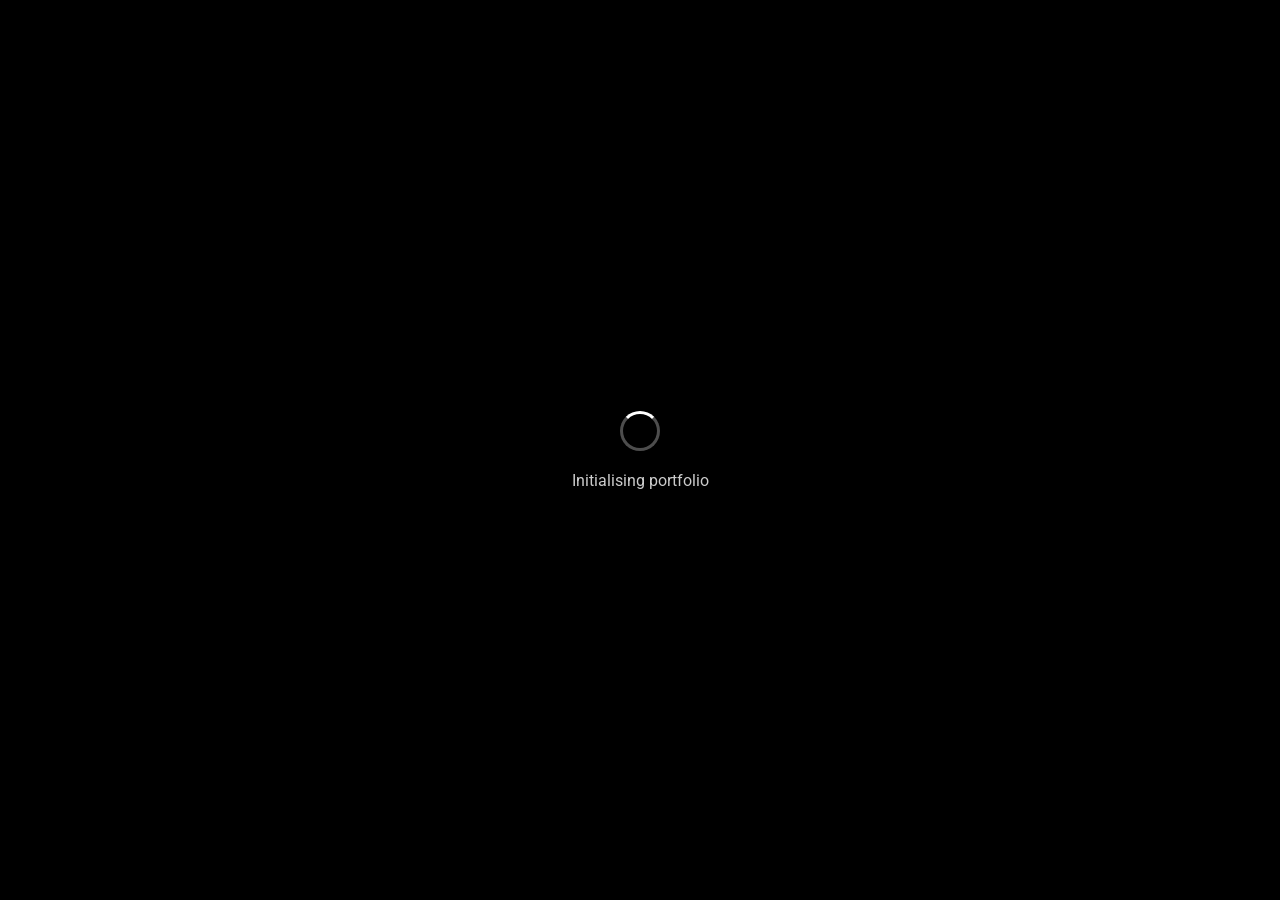
==== index.html @ cc82e2f8 "Initial commit" ====
<!DOCTYPE html>
<html lang="en">
<head>
<<<<<<< HEAD
    <meta charset="UTF-8">
    <meta name="viewport" content="width=device-width, initial-scale=1.0">
    <title>Katherine's Portfolio</title>
    <link rel="stylesheet" href="styles.css">
</head>
<body>
    <!-- Loading Screen -->
    <div id="loading-screen" class="loading-screen">
        <div class="loading-content">
            <div class="loading-spinner"></div>
            <p class="loading-text">Initialising portfolio</p>
        </div>
    </div>

    <!-- Main Desktop -->
    <div id="desktop" class="desktop hidden">
        <!-- Menu Bar -->
        <div class="menu-bar">
            <div class="menu-bar-left">
                <span class="apple-logo">Katherine's portfolio</span>
                <div class="menu-items">
                    <span class="menu-item">File</span>
                    <span class="menu-item">Edit</span>
                    <span class="menu-item">View</span>
                    <span class="menu-item">Go</span>
                    <span class="menu-item">Window</span>
                    <span class="menu-item" onclick="showHelp()">Help</span>
                </div>
            </div>
            <div class="menu-bar-right">
                <span class="theme-toggle" onclick="toggleTheme()" title="Toggle Dark/Light Mode">🌓</span>
                <span class="menu-time" id="current-time"></span>
            </div>
        </div>

        <!-- Desktop Background -->
        <div class="desktop-background"></div>

        <!-- Windows Container -->
        <div class="windows-container">
            <!-- Terminal Window (About Me) -->
            <div id="terminal-window" class="window terminal-window" style="display: block;">
                <div class="window-header">
                    <div class="window-controls">
                        <span class="control close" onclick="closeWindow('terminal-window')"></span>
                        <span class="control minimize"></span>
                        <span class="control maximize"></span>
                    </div>
                    <div class="window-title">Terminal — About Me</div>
                </div>
                <div class="window-content terminal-content">
                    <div class="terminal-text">
                        <p class="terminal-prompt">Last login: <span id="login-time"></span> on ttys000</p>
                        <p class="terminal-prompt">katherine@portfolio ~ %<span class="terminal-path"> whoami</span> </p>
                        <div class="terminal-output"><p>Katherine Deborah</p></div>
                        <p class="terminal-prompt">katherine@portfolio ~ %<span class="terminal-path"> cat about_me.txt</span> </p>
                        <div class="terminal-output">
                            <p>Hi! I'm Katherine, a Computer Science Master's student at the University of Southern California.</p>
<p>I focus on Artificial Intelligence and Software Development, with a knack for turning data into insights. I’ve interned as a Data Analyst, working with large databases, preprocessing pipelines, and visualizations.</p>
<p>My current work involves building with LLMs, deep learning, and machine learning. On the development side, I mostly code in Python, Flask, and JavaScript—infusing a bit of creative flair into everything I do.</p>
<p>Current Focus:</p>
<ul>
  <li>AI model integration in real-world applications</li>
  <li>Full-stack development</li>
  <li>Data analysis and visualization</li>
</ul>
<p>When I'm not exploring AI or coding something new, you'll likely find me sketching, experimenting with new tools, or adding original touches to my projects.</p>
<p>Feel free to browse this site like your desktop—check the <strong>~folder</strong> for projects, the <strong>gallery</strong> for art, and yes, you can play games too 😉</p>

                        </div>
                        <p class="terminal-prompt">katherine@portfolio ~ % <span class="cursor">|</span></p>
                    </div>
                </div>
            </div>

            <!-- Messages Window (Contact) -->
            <div id="messages-window" class="window messages-window">
                <div class="window-header">
                    <div class="window-controls">
                        <span class="control close" onclick="closeWindow('messages-window')"></span>
                        <span class="control minimize"></span>
                        <span class="control maximize"></span>
                    </div>
                    <div class="window-title">Messages — Contact</div>
                </div>
                <div class="window-content messages-content">
                    <div class="contact-info">
                        <h3>Get in Touch</h3>
                        <div class="contact-item">
                            <span class="contact-label">Email:</span>
                            <span class="contact-value">kath.deborah@gmail.com</span>
                        </div>
                        <div class="contact-item">
    <span class="contact-label">LinkedIn:</span>
    <span class="contact-value">
        <a href="https://www.linkedin.com/in/Katherine-Deborah" target="_blank" rel="noopener noreferrer">
            linkedin.com/in/katherine-deborah
        </a>
    </span>
</div>
<div class="contact-item">
    <span class="contact-label">GitHub:</span>
    <span class="contact-value">
        <a href="https://github.com/Katherine-Deborah" target="_blank" rel="noopener noreferrer">
            github.com/katherine-deborah
        </a>
    </span>
</div>

                        <div class="contact-item">
                            <span class="contact-label">Location:</span>
                            <span class="contact-value">Los Angeles, CA</span>
                        </div>
                        <form action="https://formsubmit.co/kath.deborah@gmail.com" method="POST" class="contact-form">
    <h4>Send a Message</h4>
    <input type="text" name="name" placeholder="Your Name" class="contact-input" required>
    <input type="email" name="email" placeholder="Your Email" class="contact-input" required>
    <textarea name="message" placeholder="Your Message" class="contact-textarea" required></textarea>

    <!-- Optional: To prevent spam -->
    <input type="hidden" name="_captcha" value="false">

    <button type="submit" class="contact-button">Send Message</button>
</form>
                    </div>
                </div>
            </div>

            <!-- Settings Window (Skills) -->
            <div id="settings-window" class="window settings-window">
                <div class="window-header">
                    <div class="window-controls">
                        <span class="control close" onclick="closeWindow('settings-window')"></span>
                        <span class="control minimize"></span>
                        <span class="control maximize"></span>
                    </div>
                    <div class="window-title">System Preferences — Skills</div>
                </div>
                <div class="window-content settings-content">
                    <div class="skills-container">
                        <div class="skill-category">
                            <h3>Programming Languages</h3>
                            <div class="skill-grid">
                                <div class="skill-item">
                                    <span class="skill-name">Python</span>
                                    <div class="skill-bar">
                                        <div class="skill-progress" style="width: 95%"></div>
                                    </div>
                                </div>
                                <div class="skill-item">
                                    <span class="skill-name">JavaScript</span>
                                    <div class="skill-bar">
                                        <div class="skill-progress" style="width: 80%"></div>
                                    </div>
                                </div>
                                <div class="skill-item">
                                    <span class="skill-name">Java</span>
                                    <div class="skill-bar">
                                        <div class="skill-progress" style="width: 50%"></div>
                                    </div>
                                </div>
                                <div class="skill-item">
                                    <span class="skill-name">C++</span>
                                    <div class="skill-bar">
                                        <div class="skill-progress" style="width: 60%"></div>
                                    </div>
                                </div>
                            </div>
                        </div>
                        <div class="skill-category">
                            <h3>Machine Learning</h3>
                            <div class="skill-grid">
                                <div class="skill-item">
                                    <span class="skill-name">TensorFlow</span>
                                    <div class="skill-bar">
                                        <div class="skill-progress" style="width: 75%"></div>
                                    </div>
                                </div>
                                <div class="skill-item">
                                    <span class="skill-name">PyTorch</span>
                                    <div class="skill-bar">
                                        <div class="skill-progress" style="width: 75%"></div>
                                    </div>
                                </div>
                                <div class="skill-item">
                                    <span class="skill-name">Scikit-learn</span>
                                    <div class="skill-bar">
                                        <div class="skill-progress" style="width: 80%"></div>
                                    </div>
                                </div>
                                <div class="skill-item">
                                    <span class="skill-name">Pandas/NumPy</span>
                                    <div class="skill-bar">
                                        <div class="skill-progress" style="width: 90%"></div>
                                    </div>
                                </div>
                            </div>
                        </div>
                        <div class="skill-category">
                            <h3>Web Technologies</h3>
                            <div class="skill-grid">
                                <div class="skill-item">
                                    <span class="skill-name">React</span>
                                    <div class="skill-bar">
                                        <div class="skill-progress" style="width: 80%"></div>
                                    </div>
                                </div>
                                <div class="skill-item">
                                    <span class="skill-name">Node.js</span>
                                    <div class="skill-bar">
                                        <div class="skill-progress" style="width: 85%"></div>
                                    </div>
                                </div>
                                <div class="skill-item">
                                    <span class="skill-name">Flask</span>
                                    <div class="skill-bar">
                                        <div class="skill-progress" style="width: 95%"></div>
                                    </div>
                                </div>
                                <div class="skill-item">
                                    <span class="skill-name">Postgres</span>
                                    <div class="skill-bar">
                                        <div class="skill-progress" style="width: 85%"></div>
                                    </div>
                                </div>
                            </div>
                        </div>
                    </div>
                </div>
            </div>

            <!-- Finder Window -->
            <div id="finder-window" class="window finder-window">
                <div class="window-header">
                    <div class="window-controls">
                        <span class="control close" onclick="closeWindow('finder-window')"></span>
                        <span class="control minimize"></span>
                        <span class="control maximize"></span>
                    </div>
                    <div class="window-title">Finder</div>
                </div>
                <div class="window-content finder-content">
                    <div class="finder-sidebar">
                        <div class="sidebar-section">
                            <h4>Favorites</h4>
                            <div class="sidebar-item" onclick="showContent('about')">About Me</div>
                            <div class="sidebar-item" onclick="showContent('skills')">Skills</div>
                            <div class="sidebar-item" onclick="showContent('projects')">Projects</div>
                            <div class="sidebar-item" onclick="showContent('contact')">Contact</div>
                            <div class="sidebar-item" onclick="showContent('resume')">Resume</div>
                            <!-- <div class="sidebar-item" onclick="showContent('blog')">Blog</div> -->
                            <div class="sidebar-item" onclick="showContent('games')">Games</div>
                            <div class="sidebar-item" onclick="showContent('gallery')">Gallery</div>
                            
                        </div>
                    </div>
                    <div class="finder-main">
                        <div id="finder-content" class="finder-items">
                            <div class="finder-item" onclick="openWindow('terminal-window')">
                                <div class="finder-icon terminal-icon"></div>
                                <span>About Me</span>
                            </div>
                            <div class="finder-item" onclick="openWindow('settings-window')">
                                <div class="finder-icon settings-icon"></div>
                                <span>Skills</span>
                            </div>
                            <div class="finder-item" onclick="showProjects()">
                                <div class="finder-icon folder-icon"></div>
                                <span>Projects</span>
                            </div>
                            <div class="finder-item" onclick="openWindow('resume-window')">
                                <div class="finder-icon resume-icon"></div>
                                <span>Resume</span>
                            </div>
                            <div class="finder-item" onclick="openWindow('messages-window')">
                                <div class="finder-icon messages-icon"></div>
                                <span>Contact</span>
                            </div>
                            <!-- <div class="finder-item" onclick="openWindow('blog-window')">
                                <div class="finder-icon blog-icon"></div>
                                <span>Blog</span>
                            </div> -->
                            <div class="finder-item" onclick="openWindow('games-window')">
                                <div class="finder-icon games-icon"></div>
                                <span>Games</span>
                            </div>
                            <div class="finder-item" onclick="openWindow('gallery-window')">
                                <div class="finder-icon gallery-icon"></div>
                                <span>Gallery</span>
                            </div>
                            
                        </div>
                    </div>
                </div>
            </div>

            <!-- Projects Folder View -->
            <div id="projects-folder" class="window projects-folder-window">
                <div class="window-header">
                    <div class="window-controls">
                        <span class="control close" onclick="closeWindow('projects-folder')"></span>
                        <span class="control minimize"></span>
                        <span class="control maximize"></span>
                    </div>
                    <div class="window-title">Projects</div>
                </div>
                <div class="window-content finder-content">
                    <div class="finder-main">
                        <div class="finder-items">
                            <div class="finder-item" onclick="openProjectCategory('sde')">
                                <div class="finder-icon folder-icon sde-folder"></div>
                                <span>SDE Projects</span>
                            </div>
                            <div class="finder-item" onclick="openProjectCategory('ml')">
                                <div class="finder-icon folder-icon ml-folder"></div>
                                <span>ML Projects</span>
                            </div>
                        </div>
                    </div>
                </div>
            </div>

            <!-- Resume Window -->
            <div id="resume-window" class="window resume-window">
                <div class="window-header">
                    <div class="window-controls">
                        <span class="control close" onclick="closeWindow('resume-window')"></span>
                        <span class="control minimize"></span>
                        <span class="control maximize"></span>
                    </div>
                    <div class="window-title">Resume — Katherine</div>
                </div>
                <div class="window-content resume-content">
                    <div class="resume-toolbar">
                        <button class="resume-btn" onclick="downloadResume()">📥 Download PDF</button>
                        <button class="resume-btn" onclick="printResume()">🖨️ Print</button>
                    </div>
                    <div class="resume-viewer">
                        <div class="resume-header">
                            <h1>Katherine Deborah</h1>
                            <div class="contact-line">
                                <span>kath.deborah@gmail.com</span> | 
                                <span>(213) 843-0195</span> | 
                                <span>Los Angeles, CA</span>
                            </div>
                        </div>
                        <div class="resume-section">
                            <h2>Experience</h2>
                            <div class="job">
                                <div class="job-header">
                                    <h3>Data Analyst</h3>
                                    <span class="date">2023</span>
                                </div>
                                <div class="company">Department of Telecommunication, Government of India</div>
                                <ul>
                                    <li>Led development of machine learning platform serving 1M+ users</li>
                                    <li>Architected microservices infrastructure reducing latency by 40%</li>
                                    <li>Mentored 5 junior developers and established coding standards</li>
                                </ul>
                            </div>
                        </div>
                        <div class="resume-section">
                            <h2>Education</h2>
                            <div class="education">
                                <h3>Master of Science in Computer Science</h3>
                                <div class="school">Stanford University - 2020</div>
                            </div>
                        </div>
                        <div class="resume-section">
                            <h2>Skills</h2>
                            <div class="skills-list">
                                <span class="skill-tag">Python</span>
                                <span class="skill-tag">JavaScript</span>
                                <span class="skill-tag">React</span>
                                <span class="skill-tag">TensorFlow</span>
                                <span class="skill-tag">Docker</span>
                                <span class="skill-tag">AWS</span>
                            </div>
                        </div>
                    </div>
                </div>
            </div>

            <!-- Blog Window -->
            <div id="blog-window" class="window blog-window">
                <div class="window-header">
                    <div class="window-controls">
                        <span class="control close" onclick="closeWindow('blog-window')"></span>
                        <span class="control minimize"></span>
                        <span class="control maximize"></span>
                    </div>
                    <div class="window-title">Blog Posts</div>
                </div>
                <div class="window-content blog-content">
                    <div class="blog-posts">
                        <article class="blog-post" onclick="openBlogPost('ai-trends')">
                            <div class="post-date">Dec 15, 2024</div>
                            <h3>The Future of AI in Software Development</h3>
                            <p>Exploring how artificial intelligence is reshaping the way we build software...</p>
                            <div class="post-tags">
                                <span class="tag">AI</span>
                                <span class="tag">Development</span>
                            </div>
                        </article>
                        <article class="blog-post" onclick="openBlogPost('ml-deployment')">
                            <div class="post-date">Nov 28, 2024</div>
                            <h3>ML Model Deployment Best Practices</h3>
                            <p>A comprehensive guide to deploying machine learning models in production...</p>
                            <div class="post-tags">
                                <span class="tag">ML</span>
                                <span class="tag">DevOps</span>
                            </div>
                        </article>
                        <article class="blog-post" onclick="openBlogPost('react-performance')">
                            <div class="post-date">Oct 12, 2024</div>
                            <h3>React Performance Optimization</h3>
                            <p>Tips and tricks for building lightning-fast React applications...</p>
                            <div class="post-tags">
                                <span class="tag">React</span>
                                <span class="tag">Performance</span>
                            </div>
                        </article>
                    </div>
                </div>
            </div>

            <!-- Games Window -->
            <div id="games-window" class="window games-window">
                <div class="window-header">
                    <div class="window-controls">
                        <span class="control close" onclick="closeWindow('games-window')"></span>
                        <span class="control minimize"></span>
                        <span class="control maximize"></span>
                    </div>
                    <div class="window-title">Games Portfolio</div>
                </div>
                <div class="window-content games-content">
                    <div class="games-grid">
                        <div class="game-item" onclick="playGame('space')">
                            <div class="game-preview">🚀</div>
                            <h4>Space Defender Game</h4>
                            <p>3D spaceship survival game built with Three.js</p>
                            <button class="play-btn">Play Game</button>
                        </div>
                        <div class="game-item" onclick="playGame('jump')">
                            <div class="game-preview">📷</div>
                            <h4>Pixel Gesture Jump Game</h4>
                            <p>Jump game controlled by real-time hand tracking.</p>
                            <button class="play-btn">Play Game</button>
                        </div>
                        <div class="game-item" onclick="playGame('cube')">
                            <div class="game-preview">🧩</div>
                            <h4>Personalized Rubiks Solver</h4>
                            <p>Interactive Rubik’s Solver with 3D cube & step guide</p>
                            <button class="play-btn">Play Game</button>
                        </div>
                    </div>
                </div>
            </div>

            <!-- Gallery Window -->
            <div id="gallery-window" class="window gallery-window">                 
    <div class="window-header">                     
        <div class="window-controls">                         
            <span class="control close" onclick="closeWindow('gallery-window')"></span>                         
            <span class="control minimize"></span>                         
            <span class="control maximize"></span>                     
        </div>                     
        <div class="window-title">Art Gallery</div>                 
    </div>                 
    <div class="window-content gallery-content">                     
        <div class="gallery-grid">                         
            <div class="artwork" onclick="viewArtwork('image-1')">         
                <div class="art-preview">             
                    <img src="images/image-1.jpg" alt="Abstract Digital #1" style="width: 100%; height: 100%; object-fit: cover;">         
                </div>     
            </div>     
            <div class="artwork" onclick="viewArtwork('image-2')">         
                <div class="art-preview">             
                    <img src="images/image-2.jpg" alt="Portrait Study" style="width: 100%; height: 100%; object-fit: cover;">         
                </div>     
            </div>     
            <div class="artwork" onclick="viewArtwork('image-3')">         
                <div class="art-preview">             
                    <img src="images/image-3.jpg" alt="Digital Landscape" style="width: 100%; height: 100%; object-fit: cover;">         
                </div>     
            </div>     
            <div class="artwork" onclick="viewArtwork('image-4')">         
                <div class="art-preview">             
                    <img src="images/image-4.jpg" alt="Geometric Forms" style="width: 100%; height: 100%; object-fit: cover;">         
                </div>     
            </div>
            <div class="artwork" onclick="viewArtwork('image-5')">         
                <div class="art-preview">             
                    <img src="images/image-5.jpg" alt="Abstract Digital #1" style="width: 100%; height: 100%; object-fit: cover;">         
                </div>     
            </div>     
            <div class="artwork" onclick="viewArtwork('image-6')">         
                <div class="art-preview">             
                    <img src="images/image-6.jpg" alt="Portrait Study" style="width: 100%; height: 100%; object-fit: cover;">         
                </div>     
            </div>     
            <div class="artwork" onclick="viewArtwork('image-7')">         
                <div class="art-preview">             
                    <img src="images/image-7.jpg" alt="Digital Landscape" style="width: 100%; height: 100%; object-fit: cover;">         
                </div>     
            </div>     
            <div class="artwork" onclick="viewArtwork('image-8')">         
                <div class="art-preview">             
                    <img src="images/image-8.jpg" alt="Geometric Forms" style="width: 100%; height: 100%; object-fit: cover;">         
                </div>     
            </div>  
        </div>                                          
    </div>             
</div>

            <!-- Help Window -->
            <div id="help-window" class="window help-window">
                <div class="window-header">
                    <div class="window-controls">
                        <span class="control close" onclick="closeWindow('help-window')"></span>
                        <span class="control minimize"></span>
                        <span class="control maximize"></span>
                    </div>
                    <div class="window-title">Portfolio Help</div>
                </div>
                <div class="window-content help-content">
                    <div class="help-sections">
                        <div class="help-section">
                            <h3>🔍 Navigation</h3>
                            <ul>
                                <li><strong>Finder:</strong> Click the folder icon in the dock to browse all portfolio sections</li>
                                <li><strong>Projects:</strong> View my development projects organized by category</li>
                                <li><strong>Drag & Drop:</strong> All windows can be dragged around the screen</li>
                            </ul>
                        </div>
                        <div class="help-section">
                            <h3>📱 Applications</h3>
                            <ul>
                                <li><strong>Terminal:</strong> Learn about me and my background</li>
                                <li><strong>Messages:</strong> Contact information and message form</li>
                                <li><strong>System Preferences:</strong> Technical skills and expertise</li>
                                <li><strong>Resume:</strong> Professional experience and education</li>
                                <li><strong>Blog:</strong> My latest articles and thoughts</li>
                                <li><strong>Games:</strong> Interactive games I've developed</li>
                                <li><strong>Gallery:</strong> Digital art and creative work</li>
                            </ul>
                        </div>
                        <div class="help-section">
                            <h3>⌨️ Shortcuts</h3>
                            <ul>
                                <li><strong>Cmd/Ctrl + W:</strong> Close active window</li>
                                <li><strong>Cmd/Ctrl + T:</strong> Open terminal</li>
                                <li><strong>🌓:</strong> Toggle dark/light mode</li>
                            </ul>
                        </div>
                    </div>
                </div>
            </div>
        </div>

        <!-- Dock -->
        <div class="dock">
            <div class="dock-item" onclick="openWindow('finder-window')" title="Finder">
                <div class="dock-icon finder-dock-icon"></div>
            </div>
            <div class="dock-item" onclick="openWindow('terminal-window')" title="Terminal">
                <div class="dock-icon terminal-dock-icon"></div>
            </div>
            <div class="dock-item" onclick="openWindow('messages-window')" title="Messages">
                <div class="dock-icon messages-dock-icon"></div>
            </div>
            <div class="dock-item" onclick="openWindow('settings-window')" title="System Preferences">
                <div class="dock-icon settings-dock-icon"></div>
            </div>
            <div class="dock-separator"></div>
            <div class="dock-item" onclick="openWindow('resume-window')" title="Resume">
                <div class="dock-icon resume-dock-icon"></div>
            </div>
            <div class="dock-item" onclick="openWindow('blog-window')" title="Blog">
                <div class="dock-icon blog-dock-icon"></div>
            </div>
            <div class="dock-item" onclick="openWindow('games-window')" title="Games">
                <div class="dock-icon games-dock-icon"></div>
            </div>
            <div class="dock-item" onclick="openWindow('gallery-window')" title="Gallery">
                <div class="dock-icon gallery-dock-icon"></div>
            </div>
        </div>
    </div>

    <script src="script.js"></script>
</body>
</html>
=======
  <meta charset="UTF-8" />
  <meta name="viewport" content="width=device-width, initial-scale=1.0"/>
  <title>Katherine Gnanaraj | AI Portfolio</title>
  <link rel="stylesheet" href="style.css" />
  <link href="https://fonts.googleapis.com/css2?family=Roboto&display=swap" rel="stylesheet">
</head>
<body>

  <header>
    <div class="container">
      <h1>Katherine Deborah Gnanaraj</h1>
      <p>AI | Machine Learning | Robotics | Reinforcement Learning</p>
      <nav>
        <a href="#about">About</a>
        <a href="#projects">Projects</a>
        <a href="#skills">Skills</a>
        <a href="#blog">Blog</a>
      </nav>
    </div>
  </header>

  <button id="theme-toggle" aria-label="Toggle Dark Mode">🌓</button>

  <section id="about" class="container">
    <h2>About Me</h2>
    <p>I’m a Master's student in Computer Science at USC, focused on AI and real-world applications like fraud detection, RL for traffic systems, and generative models. Passionate about building robust ML systems and experimenting with cutting-edge tools.</p>
    <a href="resume.pdf" class="btn" target="_blank">Download Resume</a>
  </section>

  <section id="projects" class="container">
    <h2>Projects</h2>
    <div class="card-grid">
      <div class="card">
        <h3>Real-Time Fraud Detection System</h3>
        <p>Kafka + Airflow + MLFlow + Docker + GCP | Streaming financial data for real-time fraud detection with model logging and cloud deployment.</p>
        <a href="https://github.com/yourusername/fraud-detection" target="_blank">View on GitHub</a>
      </div>
      <div class="card">
        <h3>GPU Monitoring Dashboard</h3>
        <p>Flask + SocketIO + NVML | Real-time GPU metrics with sleek UI and socket-based live updates.</p>
        <a href="https://github.com/yourusername/gpu-dashboard" target="_blank">View on GitHub</a>
      </div>
      <!-- Add more cards -->
    </div>
  </section>

  <section id="skills" class="container">
    <h2>Skills</h2>
    <div class="skills-grid">
      <span>Python</span>
      <span>PyTorch</span>
      <span>TensorFlow</span>
      <span>Kafka</span>
      <span>Docker</span>
      <span>Airflow</span>
      <span>RL / MARL</span>
      <span>MLFlow</span>
      <span>GCP / AWS</span>
    </div>
  </section>

  <section id="blog" class="container">
    <h2>Blog & Notes</h2>
    <ul class="blog-list">
      <li><a href="#">How I Built a Real-Time GPU Dashboard in One Day</a></li>
      <li><a href="#">Reinforcement Learning for Traffic Optimization — My Approach</a></li>
      <li><a href="#">Learning Kafka and Airflow from Scratch</a></li>
    </ul>
  </section>

  <footer>
    <div class="container">
      <p>&copy; 2025 Katherine Gnanaraj | <a href="mailto:you@example.com">Contact Me</a></p>
    </div>
  </footer>

  <!-- ✅ Theme Toggle Script (works after DOM load) -->
  <script>
    const toggleBtn = document.getElementById('theme-toggle');
    const currentTheme = localStorage.getItem('theme') || 'light';
    document.documentElement.setAttribute('data-theme', currentTheme);

    toggleBtn.addEventListener('click', () => {
      const newTheme = document.documentElement.getAttribute('data-theme') === 'light' ? 'dark' : 'light';
      document.documentElement.setAttribute('data-theme', newTheme);
      localStorage.setItem('theme', newTheme);
    });
  </script>

</body>
</html>
>>>>>>> fd40edbbb49fe8421b5cb6b10067676739a5228a
---- styles.css ----
/* Reset and Base Styles */
* {
    margin: 0;
    padding: 0;
    box-sizing: border-box;
}

:root {
    --bg-primary: #000;
    --bg-secondary: rgba(40, 40, 40, 0.9);
    --bg-tertiary: rgba(30, 30, 30, 0.95);
    --text-primary: #ffffff;
    --text-secondary: #cccccc;
    --accent: #4a9eff;
    --window-bg: rgba(40, 40, 40, 0.95);
    --menu-bg: rgba(40, 40, 40, 0.9);
    --dock-bg: rgba(255, 255, 255, 0.2);
}

[data-theme="light"] {
    --bg-primary: #f0f0f0;
    --bg-secondary: rgba(255, 255, 255, 0.95);
    --bg-tertiary: rgba(250, 250, 250, 0.95);
    --text-primary: #000000;
    --text-secondary: #333333;
    --accent: #007aff;
    --window-bg: rgba(255, 255, 255, 0.95);
    --menu-bg: rgba(255, 255, 255, 0.9);
    --dock-bg: rgba(0, 0, 0, 0.1);
}

body {
    font-family: -apple-system, BlinkMacSystemFont, 'Segoe UI', Roboto, sans-serif;
    overflow: hidden;
    background: var(--bg-primary);
    color: var(--text-primary);
}

.hidden {
    display: none !important;
}

/* Loading Screen */
.loading-screen {
    position: fixed;
    top: 0;
    left: 0;
    width: 100vw;
    height: 100vh;
    background: #000;
    display: flex;
    justify-content: center;
    align-items: center;
    z-index: 10000;
}

.loading-content {
    text-align: center;
    color: white;
}

.loading-spinner {
    width: 40px;
    height: 40px;
    border: 3px solid rgba(255, 255, 255, 0.3);
    border-top: 3px solid white;
    border-radius: 50%;
    animation: spin 1s linear infinite;
    margin: 0 auto 20px;
}

@keyframes spin {
    0% { transform: rotate(0deg); }
    100% { transform: rotate(360deg); }
}

.loading-text {
    font-size: 16px;
    color: #ccc;
}

/* Desktop */
.desktop {
    width: 100vw;
    height: 100vh;
    position: relative;

    /* Base gradient background applied once across the screen */
    background: linear-gradient(135deg, #ffffff 0%, #e0e0e0 100%);

    /* Grid lines on top using pseudo-element */
}

.desktop::before {
    content: '';
    position: absolute;
    top: 0;
    left: 0;
    width: 100%;
    height: 100%;
    pointer-events: none; /* So it doesn't interfere with interaction */
    background-image:
        linear-gradient(to right, rgba(0, 0, 0, 0.05) 1px, transparent 1px),
        linear-gradient(to bottom, rgba(0, 0, 0, 0.05) 1px, transparent 1px);
    background-size: 60px 60px;
    z-index: 1;
}

.desktop-background {
    position: absolute;
    top: 22px;
    left: 0;
    right: 0;
    bottom: 80px;
    background: url('data:image/svg+xml,<svg xmlns="http://www.w3.org/2000/svg" viewBox="0 0 100 100"><defs><pattern id="grid" width="10" height="10" patternUnits="userSpaceOnUse"><path d="M 10 0 L 0 0 0 10" fill="none" stroke="rgba(255,255,255,0.03)" stroke-width="0.5"/></pattern></defs><rect width="100" height="100" fill="url(%23grid)"/></svg>');
}

/* Menu Bar */
.menu-bar {
    position: fixed;
    top: 0;
    left: 0;
    right: 0;
    height: 22px;
    background: var(--menu-bg);
    backdrop-filter: blur(20px);
    display: flex;
    justify-content: space-between;
    align-items: center;
    padding: 0 10px;
    font-size: 13px;
    color: var(--text-primary);
    z-index: 1000;
    border-bottom: 1px solid rgba(255, 255, 255, 0.1);
}

.theme-toggle {
    cursor: pointer;
    padding: 2px 8px;
    border-radius: 4px;
    transition: background 0.2s;
    margin-right: 10px;
}

.theme-toggle:hover {
    background: rgba(255, 255, 255, 0.1);
}

.menu-bar-left {
    display: flex;
    align-items: center;
    gap: 20px;
}

.apple-logo {
    font-weight: 600;
    font-size: 14px;
}

.menu-items {
    display: flex;
    gap: 15px;
}

.menu-item {
    cursor: pointer;
    padding: 2px 8px;
    border-radius: 4px;
    transition: background 0.2s;
}

.menu-item:hover {
    background: rgba(255, 255, 255, 0.1);
}

.menu-bar-right {
    font-size: 12px;
}

/* Windows */
.windows-container {
    position: absolute;
    top: 22px;
    left: 0;
    right: 0;
    bottom: 80px;
    /* FIXED: Remove any properties that create stacking context */
}

/* FIXED: Simplified window styles without backdrop-filter creating stacking context issues */
.window {
    position: absolute;
    background: var(--window-bg);
    border-radius: 8px;
    box-shadow: 0 20px 40px rgba(0, 0, 0, 0.3);
    border: 1px solid rgba(255, 255, 255, 0.1);
    display: none;
    min-width: 400px;
    min-height: 300px;
    /* Remove backdrop-filter temporarily to fix stacking context */
    /* backdrop-filter: blur(20px); */
}

/* Alternative backdrop effect using pseudo-element that doesn't affect stacking */
.window::before {
    content: '';
    position: absolute;
    top: 0;
    left: 0;
    right: 0;
    bottom: 0;
    backdrop-filter: blur(20px);
    border-radius: 8px;
    z-index: -1;
    pointer-events: none;
}

.window-header {
    height: 28px;
    background: rgba(60, 60, 60, 0.8);
    border-radius: 8px 8px 0 0;
    display: flex;
    align-items: center;
    padding: 0 10px;
    border-bottom: 1px solid rgba(255, 255, 255, 0.1);
    position: relative;
    z-index: 1;
}

.window-controls {
    display: flex;
    gap: 8px;
}

.control {
    width: 12px;
    height: 12px;
    border-radius: 50%;
    cursor: pointer;
    transition: opacity 0.2s;
}

.control.close {
    background: #ff5f57;
}

.control.minimize {
    background: #ffbd2e;
}

.control.maximize {
    background: #28ca42;
}

.control:hover {
    opacity: 0.8;
}

.window-title {
    flex: 1;
    text-align: center;
    color: white;
    font-size: 13px;
    font-weight: 500;
}

.window-content {
    padding: 20px;
    color: white;
    height: calc(100% - 28px);
    overflow-y: auto;
    position: relative;
    z-index: 1;
}

/* Terminal Window */
.terminal-window {
    width: 800px;
    height: 500px;
    top: 50px;
    left: 100px;
    font-family: 'SF Mono', Monaco, 'Cascadia Code', 'Roboto Mono', Consolas, monospace;
}

.terminal-content {
    background: #1e1e1e;
    padding: 15px;
    font-size: 13px;
    line-height: 1.4;
}

.terminal-prompt {
    color: #a0a0a0;
    margin-bottom: 5px;
}

.terminal-output {
    color: #ffffff;
    margin: 5px 0;
    margin-left: 0;
}

.terminal-output p {
    color: #28ca42;
    margin: 2px 0;
}

.terminal-path {
    color: #dece67;
    font-weight: bold;
}

.cursor {
    animation: blink 1s infinite;
}

@keyframes blink {
    0%, 50% { opacity: 1; }
    51%, 100% { opacity: 0; }
}

/* Messages Window */
.messages-window {
    width: 500px;
    height: 500px;
    top: 80px;
    right: 100px;
}

.contact-info {
    padding: 10px;
}

.contact-info h3 {
    margin-bottom: 20px;
    color: #4b4b4b;
    font-size: 18px;
}
.contact-value a {
    color: #4b4b4b;
    text-decoration: none;
    font-weight: normal;
}

.contact-item {
    display: flex;
    margin-bottom: 15px;
    align-items: center;
}

.contact-label {
    font-weight: 600;
    width: 80px;
    color: #ccc;
}

.contact-value {
    color: #4b4b4b;
    cursor: pointer;
}

.contact-form {
    margin-top: 30px;
    padding-top: 20px;
    border-top: 1px solid rgba(255, 255, 255, 0.1);
}

.contact-form h4 {
    margin-bottom: 15px;
    color: #4b4b4b;
}

.contact-input, .contact-textarea {
    width: 100%;
    padding: 10px;
    margin-bottom: 10px;
    background: rgba(255, 255, 255, 0.1);
    border: 1px solid rgba(255, 255, 255, 0.2);
    border-radius: 6px;
    color: #4b4b4b;
    font-size: 13px;
}

.contact-textarea {
    height: 80px;
    resize: vertical;
}

.contact-button {
    background: #4a9eff;
    color: white;
    border: none;
    padding: 10px 20px;
    border-radius: 6px;
    cursor: pointer;
    font-size: 13px;
    transition: background 0.2s;
}

.contact-button:hover {
    background: #357abd;
}

/* Settings Window */
.settings-window {
    width: 600px;
    height: 500px;
    top: 60px;
    left: 50%;
    transform: translateX(-50%);
}

.skills-container {
    display: flex;
    flex-direction: column;
    gap: 25px;
}

.skill-category h3 {
    color: #4b4b4b;
    margin-bottom: 15px;
    font-size: 16px;
}

.skill-grid {
    display: flex;
    flex-direction: column;
    gap: 12px;
}

.skill-item {
    display: flex;
    align-items: center;
    gap: 15px;
}

.skill-name {
    width: 120px;
    font-size: 13px;
    color: #666565;
}

.skill-bar {
    flex: 1;
    height: 8px;
    background: rgba(255, 255, 255, 0.1);
    border-radius: 4px;
    overflow: hidden;
}

.skill-progress {
    height: 100%;
    background: linear-gradient(90deg, #4a9eff 0%, #28ca42 100%);
    border-radius: 4px;
    transition: width 0.3s ease;
}

/* Finder Window */
.finder-window {
    width: 700px;
    height: 500px;
    top: 50px;
    left: 150px;
}

.finder-content {
    display: flex;
    padding: 0;
    height: 100%;
    background: rgba(30, 30, 30, 0.95);
    border-radius: 0 0 8px 8px;
}

.finder-sidebar {
    width: 200px;
    background: rgba(40, 40, 40, 0.9);
    padding: 15px;
    border-right: 1px solid rgba(255, 255, 255, 0.1);
    border-radius: 0 0 0 8px;
}

.sidebar-section h4 {
    color: #a0a0a0;
    font-size: 12px;
    margin-bottom: 10px;
    text-transform: uppercase;
    letter-spacing: 0.5px;
}

.sidebar-item {
    padding: 8px 12px;
    color: #ccc;
    cursor: pointer;
    border-radius: 6px;
    font-size: 13px;
    transition: background 0.2s;
    margin-bottom: 2px;
}

.sidebar-item:hover {
    background: rgba(255, 255, 255, 0.1);
}

.finder-main {
    flex: 1;
    padding: 20px;
    background: rgba(25, 25, 25, 0.95);
    border-radius: 0 0 8px 0;
}

.finder-items {
    display: grid;
    grid-template-columns: repeat(auto-fill, minmax(80px, 1fr));
    gap: 20px;
}

.finder-item {
    display: flex;
    flex-direction: column;
    align-items: center;
    cursor: pointer;
    padding: 10px;
    border-radius: 8px;
    transition: background 0.2s;
    text-align: center;
}

.finder-item:hover {
    background: rgba(255, 255, 255, 0.1);
}

.finder-item span {
    margin-top: 8px;
    font-size: 12px;
    color: #ccc;
}

.finder-icon {
    width: 48px;
    height: 48px;
    background-size: contain;
    background-repeat: no-repeat;
    background-position: center;
}

.terminal-icon {
    background: linear-gradient(135deg, #1e1e1e 0%, #2d2d2d 100%);
    border-radius: 8px;
    position: relative;
}

.terminal-icon::after {
    content: ">";
    position: absolute;
    top: 50%;
    left: 50%;
    transform: translate(-50%, -50%);
    color: #4a9eff;
    font-weight: bold;
    font-size: 18px;
}

.messages-icon {
    background: linear-gradient(135deg, #4a9eff 0%, #357abd 100%);
    border-radius: 12px;
    position: relative;
}

.messages-icon::after {
    content: "💬";
    position: absolute;
    top: 50%;
    left: 50%;
    transform: translate(-50%, -50%);
    font-size: 20px;
}

.settings-icon {
    background: linear-gradient(135deg, #666 0%, #999 100%);
    border-radius: 12px;
    position: relative;
}

.settings-icon::after {
    content: "⚙️";
    position: absolute;
    top: 50%;
    left: 50%;
    transform: translate(-50%, -50%);
    font-size: 20px;
}

.folder-icon {
    background: linear-gradient(135deg, #4a9eff 0%, #357abd 100%);
    border-radius: 8px;
    position: relative;
}

.folder-icon::after {
    content: "📁";
    position: absolute;
    top: 50%;
    left: 50%;
    transform: translate(-50%, -50%);
    font-size: 20px;
}

.sde-folder::after {
    content: "💻";
}

.ml-folder::after {
    content: "🤖";
}

/* Projects Folder Window */
.projects-folder-window {
    width: 600px;
    height: 400px;
    top: 80px;
    left: 200px;
}

/* Dock */
.dock {
    position: fixed;
    bottom: 10px;
    left: 50%;
    transform: translateX(-50%);
    background: rgba(255, 255, 255, 0.2);
    backdrop-filter: blur(20px);
    border: 1px solid rgba(255, 255, 255, 0.3);
    border-radius: 16px;
    padding: 8px;
    display: flex;
    gap: 8px;
    box-shadow: 0 10px 30px rgba(0, 0, 0, 0.3);
}

.dock-item {
    width: 52px;
    height: 52px;
    display: flex;
    align-items: center;
    justify-content: center;
    cursor: pointer;
    border-radius: 12px;
    transition: all 0.3s ease;
    position: relative;
}

.dock-item:hover {
    transform: scale(1.2) translateY(-10px);
    background: rgba(255, 255, 255, 0.2);
}

.dock-separator {
    width: 1px;
    height: 40px;
    background: rgba(255, 255, 255, 0.3);
    margin: 6px 4px;
}

.dock-icon {
    width: 40px;
    height: 40px;
    border-radius: 10px;
    background-size: contain;
    background-repeat: no-repeat;
    background-position: center;
}

.finder-dock-icon {
    background: linear-gradient(135deg, #4a9eff 0%, #357abd 100%);
    position: relative;
}

.finder-dock-icon::after {
    content: "📁";
    position: absolute;
    top: 50%;
    left: 50%;
    transform: translate(-50%, -50%);
    font-size: 16px;
}

.terminal-dock-icon {
    background: linear-gradient(135deg, #1e1e1e 0%, #2d2d2d 100%);
    position: relative;
}

.terminal-dock-icon::after {
    content: ">";
    position: absolute;
    top: 50%;
    left: 50%;
    transform: translate(-50%, -50%);
    color: #4a9eff;
    font-weight: bold;
    font-size: 14px;
}

.messages-dock-icon {
    background: linear-gradient(135deg, #4a9eff 0%, #357abd 100%);
    position: relative;
}

.messages-dock-icon::after {
    content: "💬";
    position: absolute;
    top: 50%;
    left: 50%;
    transform: translate(-50%, -50%);
    font-size: 14px;
}

.settings-dock-icon {
    background: linear-gradient(135deg, #666 0%, #999 100%);
    position: relative;
}

.settings-dock-icon::after {
    content: "⚙️";
    position: absolute;
    top: 50%;
    left: 50%;
    transform: translate(-50%, -50%);
    font-size: 14px;
}

/* New Window Styles */
.resume-window, .blog-window, .games-window, .gallery-window, .help-window {
    width: 650px;
    height: 500px;
    top: 60px;
    left: 200px;
}

/* Resume Window */
.resume-content {
    padding: 0;
}

.resume-toolbar {
    background: var(--bg-secondary);
    padding: 10px 20px;
    border-bottom: 1px solid rgba(255, 255, 255, 0.1);
    display: flex;
    gap: 10px;
}

.resume-btn {
    background: var(--accent);
    color: white;
    border: none;
    padding: 8px 15px;
    border-radius: 6px;
    cursor: pointer;
    font-size: 12px;
    transition: background 0.2s;
}

.resume-btn:hover {
    opacity: 0.8;
}

.resume-viewer {
    padding: 30px;
    max-height: 400px;
    overflow-y: auto;
    color: var(--text-primary);
}

.resume-header h1 {
    color: var(--accent);
    margin-bottom: 10px;
    font-size: 24px;
}

.contact-line {
    color: var(--text-secondary);
    margin-bottom: 20px;
}

.resume-section {
    margin-bottom: 25px;
}

.resume-section h2 {
    color: var(--accent);
    margin-bottom: 15px;
    font-size: 18px;
    border-bottom: 1px solid var(--accent);
    padding-bottom: 5px;
}

.job-header {
    display: flex;
    justify-content: space-between;
    align-items: center;
    margin-bottom: 5px;
}

.job h3 {
    color: var(--text-primary);
    font-size: 16px;
}

.date {
    color: var(--text-secondary);
    font-size: 12px;
}

.company {
    color: var(--text-secondary);
    font-style: italic;
    margin-bottom: 10px;
}

.job ul {
    margin-left: 20px;
}

.job li {
    color: var(--text-secondary);
    margin-bottom: 5px;
}

.skills-list {
    display: flex;
    flex-wrap: wrap;
    gap: 8px;
}

.skill-tag {
    background: var(--accent);
    color: white;
    padding: 4px 12px;
    border-radius: 12px;
    font-size: 12px;
}

/* Blog Window */
.blog-posts {
    max-height: 430px;
    overflow-y: auto;
}

.blog-post {
    background: rgba(255, 255, 255, 0.05);
    border-radius: 8px;
    padding: 20px;
    margin-bottom: 15px;
    cursor: pointer;
    transition: all 0.2s;
    border: 1px solid rgba(255, 255, 255, 0.1);
}

.blog-post:hover {
    background: rgba(255, 255, 255, 0.1);
    transform: translateY(-2px);
}

.post-date {
    color: var(--text-secondary);
    font-size: 12px;
    margin-bottom: 8px;
}

.blog-post h3 {
    color: var(--accent);
    margin-bottom: 10px;
    font-size: 16px;
}

.blog-post p {
    color: var(--text-secondary);
    line-height: 1.5;
    margin-bottom: 10px;
}

.post-tags {
    display: flex;
    gap: 8px;
}

.tag {
    background: rgba(74, 158, 255, 0.2);
    color: var(--accent);
    padding: 3px 10px;
    border-radius: 12px;
    font-size: 11px;
}

/* Games Window */
.games-grid {
    display: grid;
    grid-template-columns: repeat(auto-fit, minmax(180px, 1fr));
    gap: 20px;
    max-height: 430px;
    overflow-y: auto;
}

.game-item {
    background: rgba(255, 255, 255, 0.05);
    border-radius: 8px;
    padding: 20px;
    text-align: center;
    transition: all 0.2s;
    border: 1px solid rgba(255, 255, 255, 0.1);
    cursor: pointer;
}

.game-item:hover {
    background: rgba(255, 255, 255, 0.1);
    transform: translateY(-2px);
}

.game-preview {
    font-size: 40px;
    margin-bottom: 15px;
}

.game-item h4 {
    color: var(--accent);
    margin-bottom: 10px;
    font-size: 16px;
}

.game-item p {
    color: var(--text-secondary);
    font-size: 12px;
    margin-bottom: 15px;
    line-height: 1.4;
}

.play-btn {
    background: var(--accent);
    color: white;
    border: none;
    padding: 8px 20px;
    border-radius: 6px;
    cursor: pointer;
    font-size: 12px;
    transition: background 0.2s;
}

.play-btn:hover {
    opacity: 0.8;
}

/* Gallery Window */
.gallery-grid {
    display: grid;
    grid-template-columns: repeat(auto-fit, minmax(150px, 1fr));
    gap: 15px;
    max-height: 430px;
    overflow-y: auto;
}

.artwork {
    aspect-ratio: 1;
    border-radius: 8px;
    overflow: hidden;
    cursor: pointer;
    transition: transform 0.2s;
}

.artwork:hover {
    transform: scale(1.05);
}

.art-preview {
    width: 100%;
    height: 100%;
    display: flex;
    align-items: end;
    padding: 15px;
    position: relative;
}

.art-title {
    color: white;
    font-size: 12px;
    font-weight: bold;
    text-shadow: 0 2px 4px rgba(0, 0, 0, 0.5);
}

/* Help Window */
.help-sections {
    max-height: 430px;
    overflow-y: auto;
}

.help-section {
    margin-bottom: 25px;
}

.help-section h3 {
    color: var(--accent);
    margin-bottom: 15px;
    font-size: 16px;
}

.help-section ul {
    margin-left: 20px;
}

.help-section li {
    color: var(--text-secondary);
    margin-bottom: 8px;
    line-height: 1.5;
}

.help-section strong {
    color: var(--text-primary);
}

/* New Dock Icons */
.resume-dock-icon {
    background: linear-gradient(135deg, #667eea 0%, #764ba2 100%);
    position: relative;
}

.resume-dock-icon::after {
    content: "📄";
    position: absolute;
    top: 50%;
    left: 50%;
    transform: translate(-50%, -50%);
    font-size: 14px;
}

.blog-dock-icon {
    background: linear-gradient(135deg, #f093fb 0%, #f5576c 100%);
    position: relative;
}

.blog-dock-icon::after {
    content: "📝";
    position: absolute;
    top: 50%;
    left: 50%;
    transform: translate(-50%, -50%);
    font-size: 14px;
}

.games-dock-icon {
    background: linear-gradient(135deg, #4facfe 0%, #00f2fe 100%);
    position: relative;
}

.games-dock-icon::after {
    content: "🎮";
    position: absolute;
    top: 50%;
    left: 50%;
    transform: translate(-50%, -50%);
    font-size: 14px;
}

.gallery-dock-icon {
    background: linear-gradient(135deg, #43e97b 0%, #38f9d7 100%);
    position: relative;
}

.gallery-dock-icon::after {
    content: "🎨";
    position: absolute;
    top: 50%;
    left: 50%;
    transform: translate(-50%, -50%);
    font-size: 14px;
}

/* Finder Icons */
.resume-icon, .blog-icon, .games-icon, .gallery-icon {
    width: 48px;
    height: 48px;
    border-radius: 12px;
    position: relative;
    display: flex;
    align-items: center;
    justify-content: center;
    font-size: 20px;
}

.resume-icon {
    background: linear-gradient(135deg, #667eea 0%, #764ba2 100%);
}

.resume-icon::after {
    content: "📄";
}

.blog-icon {
    background: linear-gradient(135deg, #f093fb 0%, #f5576c 100%);
}

.blog-icon::after {
    content: "📝";
}

.games-icon {
    background: linear-gradient(135deg, #4facfe 0%, #00f2fe 100%);
}

.games-icon::after {
    content: "🎮";
}

.gallery-icon {
    background: linear-gradient(135deg, #43e97b 0%, #38f9d7 100%);
}

.gallery-icon::after {
    content: "🎨";
}

/* Responsive Design */
@media (max-width: 768px) {
    .window {
        width: 90vw !important;
        height: 70vh !important;
        top: 10vh !important;
        left: 5vw !important;
        transform: none !important;
    }
    
    .dock {
        bottom: 5px;
        padding: 6px;
        gap: 6px;
    }
    
    .dock-item {
        width: 44px;
        height: 44px;
    }
    
    .dock-icon {
        width: 32px;
        height: 32px;
    }
    
    .finder-content {
        flex-direction: column;
    }
    
    .finder-sidebar {
        width: 100%;
        height: 120px;
        border-right: none;
        border-bottom: 1px solid rgba(255, 255, 255, 0.1);
    }
    
    .sidebar-section {
        display: flex;
        gap: 15px;
        align-items: center;
    }
    
    .sidebar-item {
        margin-bottom: 0;
    }
}
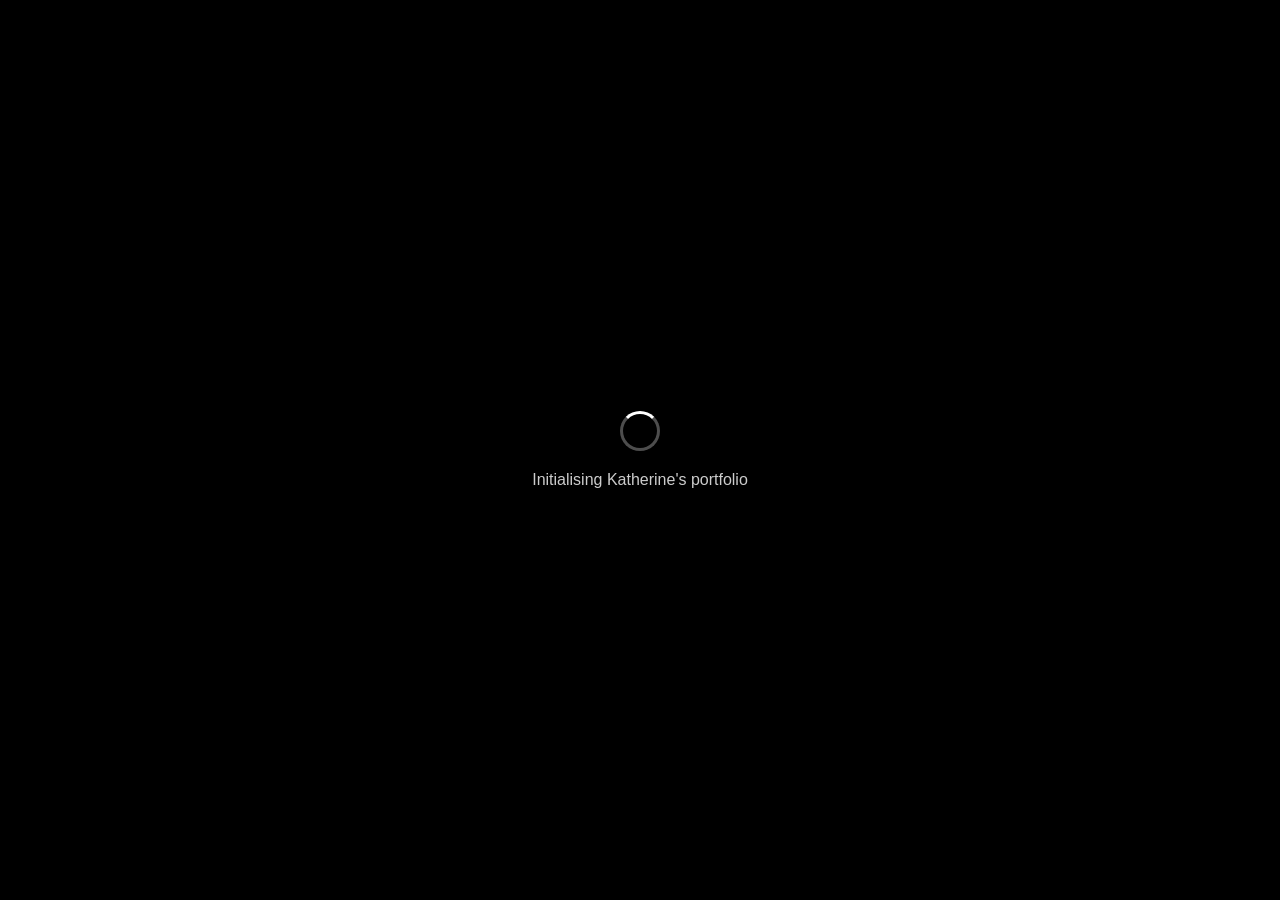
==== commit f3a78fed: "Updated portfolio" ====
--- a/index.html
+++ b/index.html
@@ -12,7 +12,7 @@
     <div id="loading-screen" class="loading-screen">
         <div class="loading-content">
             <div class="loading-spinner"></div>
-            <p class="loading-text">Initialising portfolio</p>
+            <p class="loading-text">Initialising Katherine's portfolio</p>
         </div>
     </div>
 
@@ -115,15 +115,12 @@
                             <span class="contact-label">Location:</span>
                             <span class="contact-value">Los Angeles, CA</span>
                         </div>
-                        <form action="https://formsubmit.co/kath.deborah@gmail.com" method="POST" class="contact-form">
+                        <form action="https://formsubmit.co/godwingn@usc.edu" method="POST" class="contact-form">
     <h4>Send a Message</h4>
     <input type="text" name="name" placeholder="Your Name" class="contact-input" required>
     <input type="email" name="email" placeholder="Your Email" class="contact-input" required>
     <textarea name="message" placeholder="Your Message" class="contact-textarea" required></textarea>
-
-    <!-- Optional: To prevent spam -->
     <input type="hidden" name="_captcha" value="false">
-
     <button type="submit" class="contact-button">Send Message</button>
 </form>
                     </div>
@@ -228,12 +225,29 @@
                                     </div>
                                 </div>
                             </div>
+                            
                         </div>
                     </div>
                 </div>
             </div>
 
             <!-- Finder Window -->
+             <!-- <div id="finder-window" class="window finder-window">
+             <div class="window-header">
+             <div class="window-controls">
+                <span class="control close" onclick="closeWindow('finder-window')"></span>
+                        <span class="control minimize"></span>
+                        <span class="control maximize"></span>
+             </div>
+             <div class="window-title">Finder</div>
+             </div>
+
+             <div class="finder-item" onclick="openWindow('settings-window')">
+                                <div class="finder-icon settings-icon"></div>
+                                <span>About Me</span>
+                            </div>
+             </div> -->
+
             <div id="finder-window" class="window finder-window">
                 <div class="window-header">
                     <div class="window-controls">
@@ -248,11 +262,11 @@
                         <div class="sidebar-section">
                             <h4>Favorites</h4>
                             <div class="sidebar-item" onclick="showContent('about')">About Me</div>
-                            <div class="sidebar-item" onclick="showContent('skills')">Skills</div>
+                            <div class="sidebar-item" onclick="openWindow('settings-window')">Skills</div>
                             <div class="sidebar-item" onclick="showContent('projects')">Projects</div>
                             <div class="sidebar-item" onclick="showContent('contact')">Contact</div>
                             <div class="sidebar-item" onclick="showContent('resume')">Resume</div>
-                            <!-- <div class="sidebar-item" onclick="showContent('blog')">Blog</div> -->
+                            <!-- <div class="sidebar-item" onclick="showContent('blog')">Blog</div>  -->
                             <div class="sidebar-item" onclick="showContent('games')">Games</div>
                             <div class="sidebar-item" onclick="showContent('gallery')">Gallery</div>
                             
@@ -283,7 +297,7 @@
                             <!-- <div class="finder-item" onclick="openWindow('blog-window')">
                                 <div class="finder-icon blog-icon"></div>
                                 <span>Blog</span>
-                            </div> -->
+                            </div>  -->
                             <div class="finder-item" onclick="openWindow('games-window')">
                                 <div class="finder-icon games-icon"></div>
                                 <span>Games</span>
@@ -337,15 +351,14 @@
                 <div class="window-content resume-content">
                     <div class="resume-toolbar">
                         <button class="resume-btn" onclick="downloadResume()">📥 Download PDF</button>
-                        <button class="resume-btn" onclick="printResume()">🖨️ Print</button>
                     </div>
                     <div class="resume-viewer">
                         <div class="resume-header">
                             <h1>Katherine Deborah</h1>
                             <div class="contact-line">
-                                <span>kath.deborah@gmail.com</span> | 
-                                <span>(213) 843-0195</span> | 
-                                <span>Los Angeles, CA</span>
+                                <span>Los Angeles, CA</span> |
+                                <span>(213) 843-0195</span> |
+                                <span>godwingn@usc.edu</span> 
                             </div>
                         </div>
                         <div class="resume-section">
@@ -357,29 +370,88 @@
                                 </div>
                                 <div class="company">Department of Telecommunication, Government of India</div>
                                 <ul>
-                                    <li>Led development of machine learning platform serving 1M+ users</li>
-                                    <li>Architected microservices infrastructure reducing latency by 40%</li>
-                                    <li>Mentored 5 junior developers and established coding standards</li>
+                                    <li>Developed a full-stack web application to streamline inquiry responses using React (frontend), Flask (backend), and SQLite, integrating key insights from SIM card data to enable real-time, accurate lookups</li>
+                                    <li>Automated the previously manual inquiry process, cutting response time by over 10 hours through dynamic routing and database integration</li>
+                                    <li>Engineered backend algorithms to auto-route electronic files and track case status, improving departmental efficiency and transparency</li>
+                                    <li>Cleaned and processed 60M+ rows of SIM card metadata (80 fields) using Python, Pandas, and Scikit-learn; conducted anomaly detection and contributed a time-saving solution to recurring data inconsistencies</li>
                                 </ul>
                             </div>
                         </div>
                         <div class="resume-section">
-                            <h2>Education</h2>
-                            <div class="education">
-                                <h3>Master of Science in Computer Science</h3>
-                                <div class="school">Stanford University - 2020</div>
+                            <h2>EDUCATION</h2>
+                            <div class="job">
+                                <div class="job-header">
+                                    <h3>University of Southern California(USC)</h3>
+                                    <span class="date">2026</span>
+                                </div>
+                                <div class="company">Master of Science in Computer Science</div>
+                            </div>
+                            <div class="job">
+                                <div class="job-header">
+                                    <h3>Data Analyst</h3>
+                                    <span class="date">2024</span>
+                                </div>
+                                <div class="company">Bachelor of Technology in Information Technology</div>
                             </div>
                         </div>
                         <div class="resume-section">
-                            <h2>Skills</h2>
-                            <div class="skills-list">
-                                <span class="skill-tag">Python</span>
-                                <span class="skill-tag">JavaScript</span>
-                                <span class="skill-tag">React</span>
-                                <span class="skill-tag">TensorFlow</span>
-                                <span class="skill-tag">Docker</span>
-                                <span class="skill-tag">AWS</span>
-                            </div>
+                            <h2>TECHNICAL SKILLS</h2>
+<div class="skills-list">
+    <span class="skill-tag">Python</span>
+    <span class="skill-tag">C++</span>
+    <span class="skill-tag">SQL</span>
+    <span class="skill-tag">JavaScript</span>
+    <span class="skill-tag">React</span>
+    <span class="skill-tag">Vue.js</span>
+    <span class="skill-tag">TensorFlow</span>
+    <span class="skill-tag">PyTorch</span>
+    <span class="skill-tag">Flask</span>
+    <span class="skill-tag">Docker</span>
+    <span class="skill-tag">Git</span>
+    <span class="skill-tag">Tableau</span>
+    <span class="skill-tag">MySQL</span>
+    <span class="skill-tag">MongoDB</span>
+</div>
+
+                        </div>
+                        <div class="resume-section">
+                            <h2>PROJECTS</h2>
+                            <div class="job">
+                                <div class="job-header">
+                                    <h3>Video Analysis Q&A System</h3>
+                                </div>
+                                <ul>
+                                    <li>Built a Streamlit-based UI for video uploads, extracting frames at 0.2 FPS and generating scene captions using the BLIP model vision-language LLM; stored captions in SQLite for efficient retrieval</li>
+                                    <li>Integrated Whisper for speech-to-text transcription and Qwen LLM for natural language question answering, enabling users to query and receive context-aware responses about video content</li>
+                                </ul>
+                            </div>
+                            <div class="job">
+                                <div class="job-header">
+                                    <h3>Diabetic Retinopathy Detection</h3>
+                                    
+                                </div>
+                                <ul>
+                                    <li>Developed a hybrid deep learning framework combining GoogLeNet and ResNet with Adaptive Particle Swarm Optimization for enhanced feature extraction from retinal fundus images</li>
+                                    <li>Classified DR severity levels using multiple ML models (Random Forest, SVM, Decision Tree, Linear Regression), achieving 94% accuracy and outperforming state-of-the-art benchmarks</li>   
+                                </ul>
+                            </div>
+                            <div class="job">
+                                <div class="job-header">
+                                    <h3>Bidirectional Static Rectangle Expansion A*</h3>
+                                </div>
+                                <ul>
+                                    <li>Developed an optimized bidirectional SREA* pathfinding algorithm that expands search nodes from both source and destination, reducing iterations by 50% and significantly lowering computation time without increasing memory usage</li>
+                                    <li>Designed a modular architecture with map representation, search management, and real-time UI visualization, enabling lightweight deployment on mobile processors while maintaining optimal path accuracy in grid-based environments</li>
+                                </ul>
+                            </div>
+                        </div>
+                        <div class="resume-section">
+                            <h2>CERTIFICATIONS</h2>
+                            <div class="certifications">
+    <h4>Diploma in Programming and Data Science - <i>IIT Madras</i></h4>
+    <h4>Mathematics for Machine Learning - <i>Coursera (Imperial College London)</i></h4>
+    <h4>Blockchain - <i>NPTEL IIT Kharagpur</i></h4>
+</div>
                         </div>
                     </div>
                 </div>
@@ -545,7 +617,7 @@
                                 <li><strong>Messages:</strong> Contact information and message form</li>
                                 <li><strong>System Preferences:</strong> Technical skills and expertise</li>
                                 <li><strong>Resume:</strong> Professional experience and education</li>
-                                <li><strong>Blog:</strong> My latest articles and thoughts</li>
+                                <!-- <li><strong>Blog:</strong> My latest articles and thoughts</li> -->
                                 <li><strong>Games:</strong> Interactive games I've developed</li>
                                 <li><strong>Gallery:</strong> Digital art and creative work</li>
                             </ul>
@@ -574,6 +646,9 @@
             <div class="dock-item" onclick="openWindow('messages-window')" title="Messages">
                 <div class="dock-icon messages-dock-icon"></div>
             </div>
+            <div class="dock-item" onclick="showProjects()" title="Projects">
+                <div class="dock-icon finder-dock-icon"></div>
+            </div>
             <div class="dock-item" onclick="openWindow('settings-window')" title="System Preferences">
                 <div class="dock-icon settings-dock-icon"></div>
             </div>
@@ -581,9 +656,9 @@
             <div class="dock-item" onclick="openWindow('resume-window')" title="Resume">
                 <div class="dock-icon resume-dock-icon"></div>
             </div>
-            <div class="dock-item" onclick="openWindow('blog-window')" title="Blog">
+            <!-- <div class="dock-item" onclick="openWindow('blog-window')" title="Blog">
                 <div class="dock-icon blog-dock-icon"></div>
-            </div>
+            </div> -->
             <div class="dock-item" onclick="openWindow('games-window')" title="Games">
                 <div class="dock-icon games-dock-icon"></div>
             </div>
@@ -596,96 +671,5 @@
     <script src="script.js"></script>
 </body>
 </html>
-=======
-  <meta charset="UTF-8" />
-  <meta name="viewport" content="width=device-width, initial-scale=1.0"/>
-  <title>Katherine Gnanaraj | AI Portfolio</title>
-  <link rel="stylesheet" href="style.css" />
-  <link href="https://fonts.googleapis.com/css2?family=Roboto&display=swap" rel="stylesheet">
-</head>
-<body>
-
-  <header>
-    <div class="container">
-      <h1>Katherine Deborah Gnanaraj</h1>
-      <p>AI | Machine Learning | Robotics | Reinforcement Learning</p>
-      <nav>
-        <a href="#about">About</a>
-        <a href="#projects">Projects</a>
-        <a href="#skills">Skills</a>
-        <a href="#blog">Blog</a>
-      </nav>
-    </div>
-  </header>
-
-  <button id="theme-toggle" aria-label="Toggle Dark Mode">🌓</button>
-
-  <section id="about" class="container">
-    <h2>About Me</h2>
-    <p>I’m a Master's student in Computer Science at USC, focused on AI and real-world applications like fraud detection, RL for traffic systems, and generative models. Passionate about building robust ML systems and experimenting with cutting-edge tools.</p>
-    <a href="resume.pdf" class="btn" target="_blank">Download Resume</a>
-  </section>
-
-  <section id="projects" class="container">
-    <h2>Projects</h2>
-    <div class="card-grid">
-      <div class="card">
-        <h3>Real-Time Fraud Detection System</h3>
-        <p>Kafka + Airflow + MLFlow + Docker + GCP | Streaming financial data for real-time fraud detection with model logging and cloud deployment.</p>
-        <a href="https://github.com/yourusername/fraud-detection" target="_blank">View on GitHub</a>
-      </div>
-      <div class="card">
-        <h3>GPU Monitoring Dashboard</h3>
-        <p>Flask + SocketIO + NVML | Real-time GPU metrics with sleek UI and socket-based live updates.</p>
-        <a href="https://github.com/yourusername/gpu-dashboard" target="_blank">View on GitHub</a>
-      </div>
-      <!-- Add more cards -->
-    </div>
-  </section>
-
-  <section id="skills" class="container">
-    <h2>Skills</h2>
-    <div class="skills-grid">
-      <span>Python</span>
-      <span>PyTorch</span>
-      <span>TensorFlow</span>
-      <span>Kafka</span>
-      <span>Docker</span>
-      <span>Airflow</span>
-      <span>RL / MARL</span>
-      <span>MLFlow</span>
-      <span>GCP / AWS</span>
-    </div>
-  </section>
-
-  <section id="blog" class="container">
-    <h2>Blog & Notes</h2>
-    <ul class="blog-list">
-      <li><a href="#">How I Built a Real-Time GPU Dashboard in One Day</a></li>
-      <li><a href="#">Reinforcement Learning for Traffic Optimization — My Approach</a></li>
-      <li><a href="#">Learning Kafka and Airflow from Scratch</a></li>
-    </ul>
-  </section>
-
-  <footer>
-    <div class="container">
-      <p>&copy; 2025 Katherine Gnanaraj | <a href="mailto:you@example.com">Contact Me</a></p>
-    </div>
-  </footer>
-
-  <!-- ✅ Theme Toggle Script (works after DOM load) -->
-  <script>
-    const toggleBtn = document.getElementById('theme-toggle');
-    const currentTheme = localStorage.getItem('theme') || 'light';
-    document.documentElement.setAttribute('data-theme', currentTheme);
-
-    toggleBtn.addEventListener('click', () => {
-      const newTheme = document.documentElement.getAttribute('data-theme') === 'light' ? 'dark' : 'light';
-      document.documentElement.setAttribute('data-theme', newTheme);
-      localStorage.setItem('theme', newTheme);
-    });
-  </script>
-
-</body>
-</html>
->>>>>>> fd40edbbb49fe8421b5cb6b10067676739a5228a
+
+  
--- a/styles.css
+++ b/styles.css
@@ -115,6 +115,8 @@
     background: url('data:image/svg+xml,<svg xmlns="http://www.w3.org/2000/svg" viewBox="0 0 100 100"><defs><pattern id="grid" width="10" height="10" patternUnits="userSpaceOnUse"><path d="M 10 0 L 0 0 0 10" fill="none" stroke="rgba(255,255,255,0.03)" stroke-width="0.5"/></pattern></defs><rect width="100" height="100" fill="url(%23grid)"/></svg>');
 }
 
+
+
 /* Menu Bar */
 .menu-bar {
     position: fixed;
@@ -374,16 +376,18 @@
     width: 100%;
     padding: 10px;
     margin-bottom: 10px;
-    background: rgba(255, 255, 255, 0.1);
+    background: rgba(56, 17, 17, 0.1);
     border: 1px solid rgba(255, 255, 255, 0.2);
     border-radius: 6px;
     color: #4b4b4b;
     font-size: 13px;
+    font-family: Arial, sans-serif;
 }
 
 .contact-textarea {
     height: 80px;
     resize: vertical;
+    font: arial;
 }
 
 .contact-button {
@@ -825,6 +829,24 @@
     color: var(--text-secondary);
     margin-bottom: 5px;
 }
+
+.certifications {
+    margin-top: 15px;
+}
+
+.certifications h4 {
+    font-size: 15px;
+    color: var(--text-primary);
+    margin: 6px 0;
+    font-weight: 500;
+}
+
+.certifications i {
+    color: var(--text-secondary);
+    font-style: italic;
+    font-size: 13px;
+}
+
 
 .skills-list {
     display: flex;
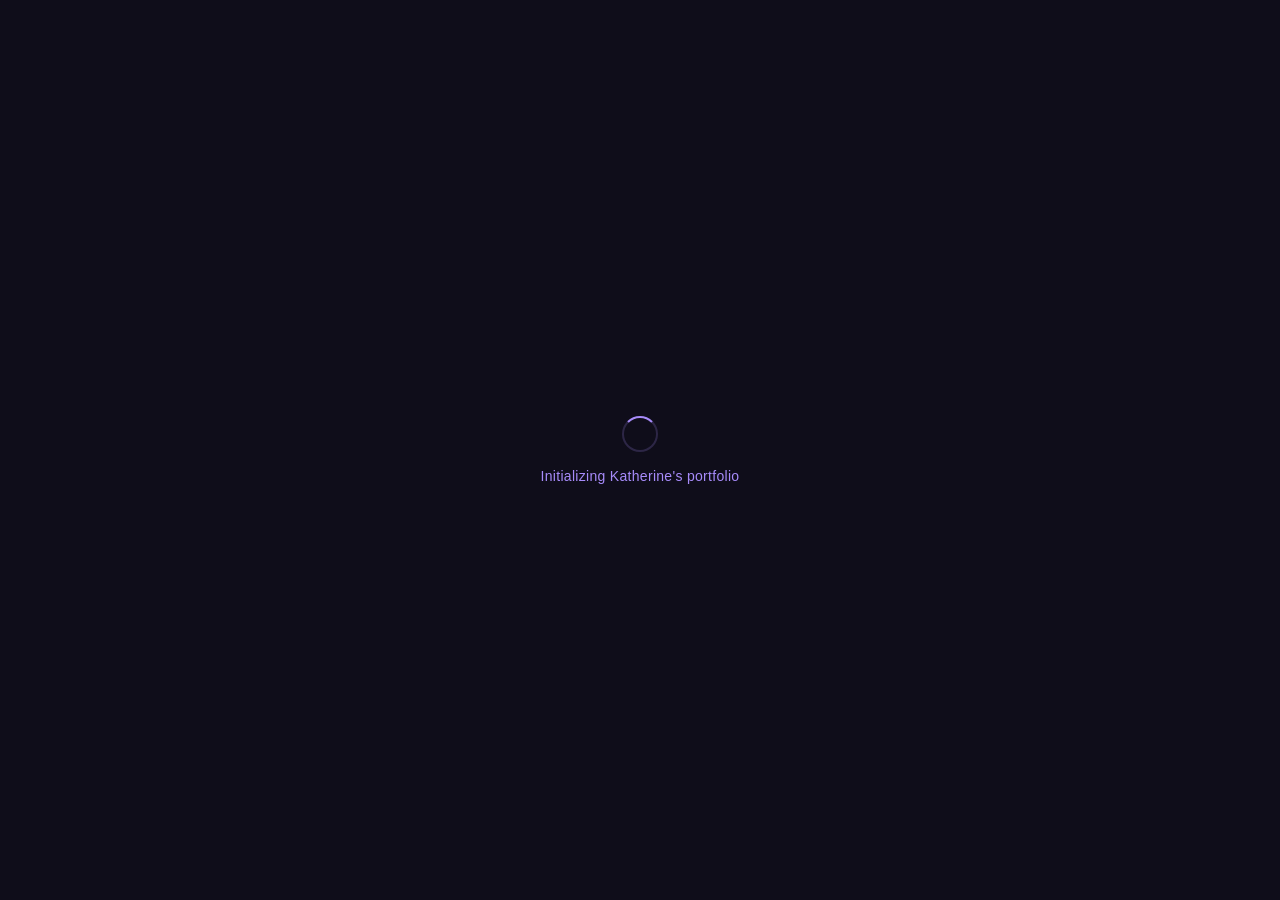
==== commit 8009b0a1: "Overhaul UI, content, and add project case studies - New pastel/whimsy color palette (lavender, rose" ====
--- a/index.html
+++ b/index.html
@@ -1,23 +1,24 @@
 <!DOCTYPE html>
 <html lang="en">
 <head>
-<<<<<<< HEAD
     <meta charset="UTF-8">
     <meta name="viewport" content="width=device-width, initial-scale=1.0">
     <title>Katherine's Portfolio</title>
     <link rel="stylesheet" href="styles.css">
 </head>
 <body>
+
     <!-- Loading Screen -->
     <div id="loading-screen" class="loading-screen">
         <div class="loading-content">
             <div class="loading-spinner"></div>
-            <p class="loading-text">Initialising Katherine's portfolio</p>
+            <p class="loading-text">Initializing Katherine's portfolio</p>
         </div>
     </div>
 
     <!-- Main Desktop -->
     <div id="desktop" class="desktop hidden">
+
         <!-- Menu Bar -->
         <div class="menu-bar">
             <div class="menu-bar-left">
@@ -37,13 +38,11 @@
             </div>
         </div>
 
-        <!-- Desktop Background -->
-        <div class="desktop-background"></div>
-
         <!-- Windows Container -->
         <div class="windows-container">
+
             <!-- Terminal Window (About Me) -->
-            <div id="terminal-window" class="window terminal-window" style="display: block;">
+            <div id="terminal-window" class="window terminal-window">
                 <div class="window-header">
                     <div class="window-controls">
                         <span class="control close" onclick="closeWindow('terminal-window')"></span>
@@ -55,22 +54,33 @@
                 <div class="window-content terminal-content">
                     <div class="terminal-text">
                         <p class="terminal-prompt">Last login: <span id="login-time"></span> on ttys000</p>
-                        <p class="terminal-prompt">katherine@portfolio ~ %<span class="terminal-path"> whoami</span> </p>
+                        <p class="terminal-prompt">katherine@portfolio ~ % <span class="terminal-path">whoami</span></p>
                         <div class="terminal-output"><p>Katherine Deborah</p></div>
-                        <p class="terminal-prompt">katherine@portfolio ~ %<span class="terminal-path"> cat about_me.txt</span> </p>
+                        <p class="terminal-prompt">katherine@portfolio ~ % <span class="terminal-path">cat about_me.txt</span></p>
                         <div class="terminal-output">
-                            <p>Hi! I'm Katherine, a Computer Science Master's student at the University of Southern California.</p>
-<p>I focus on Artificial Intelligence and Software Development, with a knack for turning data into insights. I’ve interned as a Data Analyst, working with large databases, preprocessing pipelines, and visualizations.</p>
-<p>My current work involves building with LLMs, deep learning, and machine learning. On the development side, I mostly code in Python, Flask, and JavaScript—infusing a bit of creative flair into everything I do.</p>
-<p>Current Focus:</p>
-<ul>
-  <li>AI model integration in real-world applications</li>
-  <li>Full-stack development</li>
-  <li>Data analysis and visualization</li>
-</ul>
-<p>When I'm not exploring AI or coding something new, you'll likely find me sketching, experimenting with new tools, or adding original touches to my projects.</p>
-<p>Feel free to browse this site like your desktop—check the <strong>~folder</strong> for projects, the <strong>gallery</strong> for art, and yes, you can play games too 😉</p>
-
+                            <p>Hi! I'm Katherine, a Computer Science Master's student at USC.</p>
+                            <br>
+                            <p>My work sits at the intersection of ML, data science, and systems —</p>
+                            <p>from training RL agents for traffic optimization to building alternative</p>
+                            <p>data pipelines that score business health from 44 million reviews.</p>
+                            <p>I'm also dabbling in robotics and, when I'm not doing any of that,</p>
+                            <p>I build web pages for fun.</p>
+                            <br>
+                            <p>Professionally, I work as a Marketing Data Analyst at Keck Medicine</p>
+                            <p>of USC — designing SQL + Python pipelines, Tableau dashboards,</p>
+                            <p>and translating business questions into ML objectives.</p>
+                            <br>
+                            <p>Current focus:</p>
+                            <p>  → Reinforcement learning &amp; autonomous systems</p>
+                            <p>  → Large-scale data engineering &amp; ML pipelines</p>
+                            <p>  → Full-stack web development (yes, even as a hobby)</p>
+                            <p>  → Robotics (early days, but it's happening)</p>
+                            <br>
+                            <p>When I'm not deep in code, you'll find me sketching or adding</p>
+                            <p>creative touches to whatever I'm building.</p>
+                            <br>
+                            <p>Explore the desktop — projects in the folder, art in the gallery,</p>
+                            <p>and yes there are games 😄</p>
                         </div>
                         <p class="terminal-prompt">katherine@portfolio ~ % <span class="cursor">|</span></p>
                     </div>
@@ -91,38 +101,34 @@
                     <div class="contact-info">
                         <h3>Get in Touch</h3>
                         <div class="contact-item">
-                            <span class="contact-label">Email:</span>
+                            <span class="contact-label">Email</span>
                             <span class="contact-value">kath.deborah@gmail.com</span>
                         </div>
                         <div class="contact-item">
-    <span class="contact-label">LinkedIn:</span>
-    <span class="contact-value">
-        <a href="https://www.linkedin.com/in/Katherine-Deborah" target="_blank" rel="noopener noreferrer">
-            linkedin.com/in/katherine-deborah
-        </a>
-    </span>
-</div>
-<div class="contact-item">
-    <span class="contact-label">GitHub:</span>
-    <span class="contact-value">
-        <a href="https://github.com/Katherine-Deborah" target="_blank" rel="noopener noreferrer">
-            github.com/katherine-deborah
-        </a>
-    </span>
-</div>
-
+                            <span class="contact-label">LinkedIn</span>
+                            <span class="contact-value">
+                                <a href="https://www.linkedin.com/in/Katherine-Deborah" target="_blank" rel="noopener noreferrer">katherine-deborah</a>
+                            </span>
+                        </div>
                         <div class="contact-item">
-                            <span class="contact-label">Location:</span>
+                            <span class="contact-label">GitHub</span>
+                            <span class="contact-value">
+                                <a href="https://github.com/Katherine-Deborah" target="_blank" rel="noopener noreferrer">Katherine-Deborah</a>
+                            </span>
+                        </div>
+                        <div class="contact-item">
+                            <span class="contact-label">Location</span>
                             <span class="contact-value">Los Angeles, CA</span>
                         </div>
                         <form action="https://formsubmit.co/godwingn@usc.edu" method="POST" class="contact-form">
-    <h4>Send a Message</h4>
-    <input type="text" name="name" placeholder="Your Name" class="contact-input" required>
-    <input type="email" name="email" placeholder="Your Email" class="contact-input" required>
-    <textarea name="message" placeholder="Your Message" class="contact-textarea" required></textarea>
-    <input type="hidden" name="_captcha" value="false">
-    <button type="submit" class="contact-button">Send Message</button>
-</form>
+                            <h4>Send a Message</h4>
+                            <input type="text" name="name" placeholder="Your Name" class="contact-input" required>
+                            <input type="email" name="email" placeholder="Your Email" class="contact-input" required>
+                            <textarea name="message" placeholder="Your Message" class="contact-textarea" required></textarea>
+                            <input type="hidden" name="_captcha" value="false">
+                            <input type="hidden" name="_next" value="https://katherine-deborah.github.io">
+                            <button type="submit" class="contact-button">Send Message</button>
+                        </form>
                     </div>
                 </div>
             </div>
@@ -137,117 +143,82 @@
                     </div>
                     <div class="window-title">System Preferences — Skills</div>
                 </div>
-                <div class="window-content settings-content">
-                    <div class="skills-container">
-                        <div class="skill-category">
-                            <h3>Programming Languages</h3>
-                            <div class="skill-grid">
-                                <div class="skill-item">
-                                    <span class="skill-name">Python</span>
-                                    <div class="skill-bar">
-                                        <div class="skill-progress" style="width: 95%"></div>
-                                    </div>
-                                </div>
-                                <div class="skill-item">
-                                    <span class="skill-name">JavaScript</span>
-                                    <div class="skill-bar">
-                                        <div class="skill-progress" style="width: 80%"></div>
-                                    </div>
-                                </div>
-                                <div class="skill-item">
-                                    <span class="skill-name">Java</span>
-                                    <div class="skill-bar">
-                                        <div class="skill-progress" style="width: 50%"></div>
-                                    </div>
-                                </div>
-                                <div class="skill-item">
-                                    <span class="skill-name">C++</span>
-                                    <div class="skill-bar">
-                                        <div class="skill-progress" style="width: 60%"></div>
-                                    </div>
-                                </div>
-                            </div>
-                        </div>
-                        <div class="skill-category">
-                            <h3>Machine Learning</h3>
-                            <div class="skill-grid">
-                                <div class="skill-item">
-                                    <span class="skill-name">TensorFlow</span>
-                                    <div class="skill-bar">
-                                        <div class="skill-progress" style="width: 75%"></div>
-                                    </div>
-                                </div>
-                                <div class="skill-item">
-                                    <span class="skill-name">PyTorch</span>
-                                    <div class="skill-bar">
-                                        <div class="skill-progress" style="width: 75%"></div>
-                                    </div>
-                                </div>
-                                <div class="skill-item">
-                                    <span class="skill-name">Scikit-learn</span>
-                                    <div class="skill-bar">
-                                        <div class="skill-progress" style="width: 80%"></div>
-                                    </div>
-                                </div>
-                                <div class="skill-item">
-                                    <span class="skill-name">Pandas/NumPy</span>
-                                    <div class="skill-bar">
-                                        <div class="skill-progress" style="width: 90%"></div>
-                                    </div>
-                                </div>
-                            </div>
-                        </div>
-                        <div class="skill-category">
-                            <h3>Web Technologies</h3>
-                            <div class="skill-grid">
-                                <div class="skill-item">
-                                    <span class="skill-name">React</span>
-                                    <div class="skill-bar">
-                                        <div class="skill-progress" style="width: 80%"></div>
-                                    </div>
-                                </div>
-                                <div class="skill-item">
-                                    <span class="skill-name">Node.js</span>
-                                    <div class="skill-bar">
-                                        <div class="skill-progress" style="width: 85%"></div>
-                                    </div>
-                                </div>
-                                <div class="skill-item">
-                                    <span class="skill-name">Flask</span>
-                                    <div class="skill-bar">
-                                        <div class="skill-progress" style="width: 95%"></div>
-                                    </div>
-                                </div>
-                                <div class="skill-item">
-                                    <span class="skill-name">Postgres</span>
-                                    <div class="skill-bar">
-                                        <div class="skill-progress" style="width: 85%"></div>
-                                    </div>
-                                </div>
-                            </div>
-                            
+                <div class="window-content skills-content">
+                    <div class="skill-cat-section">
+                        <p class="skill-cat-label">Languages</p>
+                        <div class="skill-icon-row">
+                            <div class="skill-icon-item"><div class="skill-icon-box lang">Py</div><span>Python</span></div>
+                            <div class="skill-icon-item"><div class="skill-icon-box lang">JS</div><span>JavaScript</span></div>
+                            <div class="skill-icon-item"><div class="skill-icon-box lang">C++</div><span>C++</span></div>
+                            <div class="skill-icon-item"><div class="skill-icon-box lang">SQL</div><span>SQL</span></div>
+                            <div class="skill-icon-item"><div class="skill-icon-box lang">Jv</div><span>Java</span></div>
+                        </div>
+                    </div>
+                    <div class="skill-cat-section">
+                        <p class="skill-cat-label">ML &amp; Data Science</p>
+                        <div class="skill-icon-row">
+                            <div class="skill-icon-item"><div class="skill-icon-box ml">PT</div><span>PyTorch</span></div>
+                            <div class="skill-icon-item"><div class="skill-icon-box ml">TF</div><span>TensorFlow</span></div>
+                            <div class="skill-icon-item"><div class="skill-icon-box ml">SK</div><span>scikit-learn</span></div>
+                            <div class="skill-icon-item"><div class="skill-icon-box ml">XG</div><span>XGBoost</span></div>
+                            <div class="skill-icon-item"><div class="skill-icon-box ml">Pd</div><span>Pandas</span></div>
+                            <div class="skill-icon-item"><div class="skill-icon-box ml">Np</div><span>NumPy</span></div>
+                        </div>
+                    </div>
+                    <div class="skill-cat-section">
+                        <p class="skill-cat-label">Web Development</p>
+                        <div class="skill-icon-row">
+                            <div class="skill-icon-item"><div class="skill-icon-box web">Re</div><span>React</span></div>
+                            <div class="skill-icon-item"><div class="skill-icon-box web">Fl</div><span>Flask</span></div>
+                            <div class="skill-icon-item"><div class="skill-icon-box web">Vu</div><span>Vue.js</span></div>
+                            <div class="skill-icon-item"><div class="skill-icon-box web">Nd</div><span>Node.js</span></div>
+                            <div class="skill-icon-item"><div class="skill-icon-box web">Tw</div><span>Tailwind</span></div>
+                        </div>
+                    </div>
+                    <div class="skill-cat-section">
+                        <p class="skill-cat-label">Tools &amp; Platforms</p>
+                        <div class="skill-icon-row">
+                            <div class="skill-icon-item"><div class="skill-icon-box tools">🐳</div><span>Docker</span></div>
+                            <div class="skill-icon-item"><div class="skill-icon-box tools">Git</div><span>Git</span></div>
+                            <div class="skill-icon-item"><div class="skill-icon-box tools">Tb</div><span>Tableau</span></div>
+                            <div class="skill-icon-item"><div class="skill-icon-box tools">ML</div><span>MLflow</span></div>
+                            <div class="skill-icon-item"><div class="skill-icon-box tools">Pg</div><span>PostgreSQL</span></div>
+                            <div class="skill-icon-item"><div class="skill-icon-box tools">Sb</div><span>Supabase</span></div>
+                        </div>
+                    </div>
+                </div>
+            </div>
+
+            <!-- Projects Window -->
+            <div id="projects-window" class="window projects-window">
+                <div class="window-header">
+                    <div class="window-controls">
+                        <span class="control close" onclick="closeWindow('projects-window')"></span>
+                        <span class="control minimize"></span>
+                        <span class="control maximize"></span>
+                    </div>
+                    <div class="window-title">Projects</div>
+                </div>
+                <div class="window-content projects-window-content">
+                    <div class="filter-tabs">
+                        <button class="filter-btn active" onclick="filterProjects('all', this)">All</button>
+                        <button class="filter-btn" onclick="filterProjects('sde', this)">SDE</button>
+                        <button class="filter-btn" onclick="filterProjects('ml', this)">ML</button>
+                    </div>
+                    <div class="projects-viewport">
+                        <div class="projects-inner-wrapper" id="projects-inner-wrapper">
+                            <div class="project-cards-view" id="project-cards-view">
+                                <!-- populated by JS -->
+                            </div>
+                            <div class="project-detail-view" id="project-detail-view">
+                                <!-- populated by JS on card click -->
+                            </div>
                         </div>
                     </div>
                 </div>
             </div>
 
             <!-- Finder Window -->
-             <!-- <div id="finder-window" class="window finder-window">
-             <div class="window-header">
-             <div class="window-controls">
-                <span class="control close" onclick="closeWindow('finder-window')"></span>
-                        <span class="control minimize"></span>
-                        <span class="control maximize"></span>
-             </div>
-             <div class="window-title">Finder</div>
-             </div>
-
-             <div class="finder-item" onclick="openWindow('settings-window')">
-                                <div class="finder-icon settings-icon"></div>
-                                <span>About Me</span>
-                            </div>
-             </div> -->
-
             <div id="finder-window" class="window finder-window">
                 <div class="window-header">
                     <div class="window-controls">
@@ -262,77 +233,49 @@
                         <div class="sidebar-section">
                             <h4>Favorites</h4>
                             <div class="sidebar-item" onclick="showContent('about')">About Me</div>
-                            <div class="sidebar-item" onclick="openWindow('settings-window')">Skills</div>
+                            <div class="sidebar-item" onclick="showContent('skills')">Skills</div>
                             <div class="sidebar-item" onclick="showContent('projects')">Projects</div>
                             <div class="sidebar-item" onclick="showContent('contact')">Contact</div>
                             <div class="sidebar-item" onclick="showContent('resume')">Resume</div>
-                            <!-- <div class="sidebar-item" onclick="showContent('blog')">Blog</div>  -->
+                            <div class="sidebar-item" onclick="showContent('blog')">Blog</div>
                             <div class="sidebar-item" onclick="showContent('games')">Games</div>
                             <div class="sidebar-item" onclick="showContent('gallery')">Gallery</div>
-                            
                         </div>
                     </div>
                     <div class="finder-main">
-                        <div id="finder-content" class="finder-items">
-                            <div class="finder-item" onclick="openWindow('terminal-window')">
+                        <div class="finder-items">
+                            <div class="finder-item" onclick="showContent('about')">
                                 <div class="finder-icon terminal-icon"></div>
                                 <span>About Me</span>
                             </div>
-                            <div class="finder-item" onclick="openWindow('settings-window')">
+                            <div class="finder-item" onclick="showContent('skills')">
                                 <div class="finder-icon settings-icon"></div>
                                 <span>Skills</span>
                             </div>
-                            <div class="finder-item" onclick="showProjects()">
-                                <div class="finder-icon folder-icon"></div>
+                            <div class="finder-item" onclick="showContent('projects')">
+                                <div class="finder-icon projects-icon"></div>
                                 <span>Projects</span>
                             </div>
-                            <div class="finder-item" onclick="openWindow('resume-window')">
+                            <div class="finder-item" onclick="showContent('resume')">
                                 <div class="finder-icon resume-icon"></div>
                                 <span>Resume</span>
                             </div>
-                            <div class="finder-item" onclick="openWindow('messages-window')">
+                            <div class="finder-item" onclick="showContent('contact')">
                                 <div class="finder-icon messages-icon"></div>
                                 <span>Contact</span>
                             </div>
-                            <!-- <div class="finder-item" onclick="openWindow('blog-window')">
+                            <div class="finder-item" onclick="showContent('blog')">
                                 <div class="finder-icon blog-icon"></div>
                                 <span>Blog</span>
-                            </div>  -->
-                            <div class="finder-item" onclick="openWindow('games-window')">
+                            </div>
+                            <div class="finder-item" onclick="showContent('games')">
                                 <div class="finder-icon games-icon"></div>
                                 <span>Games</span>
                             </div>
-                            <div class="finder-item" onclick="openWindow('gallery-window')">
+                            <div class="finder-item" onclick="showContent('gallery')">
                                 <div class="finder-icon gallery-icon"></div>
                                 <span>Gallery</span>
                             </div>
-                            
-                        </div>
-                    </div>
-                </div>
-            </div>
-
-            <!-- Projects Folder View -->
-            <div id="projects-folder" class="window projects-folder-window">
-                <div class="window-header">
-                    <div class="window-controls">
-                        <span class="control close" onclick="closeWindow('projects-folder')"></span>
-                        <span class="control minimize"></span>
-                        <span class="control maximize"></span>
-                    </div>
-                    <div class="window-title">Projects</div>
-                </div>
-                <div class="window-content finder-content">
-                    <div class="finder-main">
-                        <div class="finder-items">
-                            <div class="finder-item" onclick="openProjectCategory('sde')">
-                                <div class="finder-icon folder-icon sde-folder"></div>
-                                <span>SDE Projects</span>
-                            </div>
-                            <div class="finder-item" onclick="openProjectCategory('ml')">
-                                <div class="finder-icon folder-icon ml-folder"></div>
-                                <span>ML Projects</span>
-                            </div>
                         </div>
                     </div>
                 </div>
@@ -346,7 +289,7 @@
                         <span class="control minimize"></span>
                         <span class="control maximize"></span>
                     </div>
-                    <div class="window-title">Resume — Katherine</div>
+                    <div class="window-title">Resume — Katherine Deborah</div>
                 </div>
                 <div class="window-content resume-content">
                     <div class="resume-toolbar">
@@ -357,82 +300,103 @@
                             <h1>Katherine Deborah</h1>
                             <div class="contact-line">
                                 <span>Los Angeles, CA</span> |
-                                <span>(213) 843-0195</span> |
-                                <span>godwingn@usc.edu</span> 
-                            </div>
-                        </div>
+                                <span>kath.deborah@gmail.com</span> |
+                                <a href="https://www.linkedin.com/in/Katherine-Deborah" target="_blank">LinkedIn</a> |
+                                <a href="https://github.com/Katherine-Deborah" target="_blank">GitHub</a>
+                            </div>
+                        </div>
+
                         <div class="resume-section">
                             <h2>Experience</h2>
                             <div class="job">
                                 <div class="job-header">
+                                    <h3>Marketing Data Analyst</h3>
+                                    <span class="date">Sept 2025 – Present</span>
+                                </div>
+                                <div class="company">Keck Medicine of USC · Los Angeles, CA</div>
+                                <ul>
+                                    <li>Designed SQL and Python-based analytical pipelines to extract and transform patient engagement data from Oracle (Populi) and Salesforce Data Cloud</li>
+                                    <li>Built predictive features from campaign, call volume, and patient interaction data to analyze drivers of engagement and conversion</li>
+                                    <li>Developed interactive Tableau dashboards to monitor representative performance and compare actual vs. target outcomes</li>
+                                    <li>Conducted statistical analysis to quantify relationships between outreach strategies and patient response, informing targeting optimization</li>
+                                    <li>Collaborated with cross-functional stakeholders to translate business questions into measurable analytics and ML objectives</li>
+                                </ul>
+                            </div>
+                            <div class="job">
+                                <div class="job-header">
                                     <h3>Data Analyst</h3>
                                     <span class="date">2023</span>
                                 </div>
                                 <div class="company">Department of Telecommunication, Government of India</div>
                                 <ul>
-                                    <li>Developed a full-stack web application to streamline inquiry responses using React (frontend), Flask (backend), and SQLite, integrating key insights from SIM card data to enable real-time, accurate lookups</li>
+                                    <li>Developed a full-stack web application to streamline inquiry responses using React, Flask, and SQLite, integrating key insights from SIM card data for real-time lookups</li>
                                     <li>Automated the previously manual inquiry process, cutting response time by over 10 hours through dynamic routing and database integration</li>
-                                    <li>Engineered backend algorithms to auto-route electronic files and track case status, improving departmental efficiency and transparency</li>
-                                    <li>Cleaned and processed 60M+ rows of SIM card metadata (80 fields) using Python, Pandas, and Scikit-learn; conducted anomaly detection and contributed a time-saving solution to recurring data inconsistencies</li>
+                                    <li>Cleaned and processed 60M+ rows of SIM card metadata (80 fields) using Python, Pandas, and Scikit-learn</li>
                                 </ul>
                             </div>
                         </div>
+
                         <div class="resume-section">
-                            <h2>EDUCATION</h2>
-                            <div class="job">
-                                <div class="job-header">
-                                    <h3>University of Southern California(USC)</h3>
-                                    <span class="date">2026</span>
+                            <h2>Education</h2>
+                            <div class="job">
+                                <div class="job-header">
+                                    <h3>University of Southern California (USC)</h3>
+                                    <span class="date">2024 – 2026</span>
                                 </div>
                                 <div class="company">Master of Science in Computer Science</div>
                             </div>
                             <div class="job">
                                 <div class="job-header">
-                                    <h3>Data Analyst</h3>
-                                    <span class="date">2024</span>
+                                    <h3>Government College of Technology</h3>
+                                    <span class="date">2020 – 2024</span>
                                 </div>
                                 <div class="company">Bachelor of Technology in Information Technology</div>
                             </div>
                         </div>
+
                         <div class="resume-section">
-                            <h2>TECHNICAL SKILLS</h2>
-<div class="skills-list">
-    <span class="skill-tag">Python</span>
-    <span class="skill-tag">C++</span>
-    <span class="skill-tag">SQL</span>
-    <span class="skill-tag">JavaScript</span>
-    <span class="skill-tag">React</span>
-    <span class="skill-tag">Vue.js</span>
-    <span class="skill-tag">TensorFlow</span>
-    <span class="skill-tag">PyTorch</span>
-    <span class="skill-tag">Flask</span>
-    <span class="skill-tag">Docker</span>
-    <span class="skill-tag">Git</span>
-    <span class="skill-tag">Tableau</span>
-    <span class="skill-tag">MySQL</span>
-    <span class="skill-tag">MongoDB</span>
-</div>
-
-                        </div>
+                            <h2>Technical Skills</h2>
+                            <div class="skills-list">
+                                <span class="skill-tag">Python</span>
+                                <span class="skill-tag">SQL</span>
+                                <span class="skill-tag">JavaScript</span>
+                                <span class="skill-tag">C++</span>
+                                <span class="skill-tag">React</span>
+                                <span class="skill-tag">Vue.js</span>
+                                <span class="skill-tag">Flask</span>
+                                <span class="skill-tag">PyTorch</span>
+                                <span class="skill-tag">TensorFlow</span>
+                                <span class="skill-tag">XGBoost</span>
+                                <span class="skill-tag">SHAP</span>
+                                <span class="skill-tag">Pandas</span>
+                                <span class="skill-tag">Docker</span>
+                                <span class="skill-tag">Git</span>
+                                <span class="skill-tag">Tableau</span>
+                                <span class="skill-tag">MLflow</span>
+                                <span class="skill-tag">PostgreSQL</span>
+                                <span class="skill-tag">Supabase</span>
+                            </div>
+                        </div>
+
                         <div class="resume-section">
-                            <h2>PROJECTS</h2>
-                            <div class="job">
-                                <div class="job-header">
-                                    <h3>Video Analysis Q&A System</h3>
+                            <h2>Projects</h2>
+                            <div class="job">
+                                <div class="job-header">
+                                    <h3>peppercloud — Business Health &amp; Risk Engine</h3>
                                 </div>
                                 <ul>
-                                    <li>Built a Streamlit-based UI for video uploads, extracting frames at 0.2 FPS and generating scene captions using the BLIP model vision-language LLM; stored captions in SQLite for efficient retrieval</li>
-                                    <li>Integrated Whisper for speech-to-text transcription and Qwen LLM for natural language question answering, enabling users to query and receive context-aware responses about video content</li>
+                                    <li>End-to-end alternative data pipeline scoring 516K+ California businesses from 44M Google Maps reviews; streaming pipeline runs ~40 min without loading full dataset into RAM</li>
+                                    <li>Trained XGBoost classifier (ROC-AUC &gt; 0.80) to predict closure across 3/6/12-month horizons with SHAP per-prediction explainability</li>
+                                    <li>Delivered 4-tab interactive Plotly Dash dashboard with California scatter map, peer benchmarking, and risk signal views</li>
                                 </ul>
                             </div>
                             <div class="job">
                                 <div class="job-header">
-                                    <h3>Diabetic Retinopathy Detection</h3>
-                                    
+                                    <h3>Adaptive Traffic Signal Control (RL)</h3>
                                 </div>
                                 <ul>
-                                    <li>Developed a hybrid deep learning framework combining GoogLeNet and ResNet with Adaptive Particle Swarm Optimization for enhanced feature extraction from retinal fundus images</li>
-                                    <li>Classified DR severity levels using multiple ML models (Random Forest, SVM, Decision Tree, Linear Regression), achieving 94% accuracy and outperforming state-of-the-art benchmarks</li>   
+                                    <li>Implemented DQN and PPO agents from scratch in PyTorch to control traffic signals in a SUMO-simulated intersection</li>
+                                    <li>Designed configurable reward functions and ran ablation experiments tracked via MLflow and TensorBoard</li>
                                 </ul>
                             </div>
                             <div class="job">
@@ -440,18 +404,18 @@
                                     <h3>Bidirectional Static Rectangle Expansion A*</h3>
                                 </div>
                                 <ul>
-                                    <li>Developed an optimized bidirectional SREA* pathfinding algorithm that expands search nodes from both source and destination, reducing iterations by 50% and significantly lowering computation time without increasing memory usage</li>
-                                    <li>Designed a modular architecture with map representation, search management, and real-time UI visualization, enabling lightweight deployment on mobile processors while maintaining optimal path accuracy in grid-based environments</li>
+                                    <li>Developed optimized bidirectional pathfinding algorithm reducing iterations by 50% without increasing memory usage</li>
                                 </ul>
                             </div>
                         </div>
+
                         <div class="resume-section">
-                            <h2>CERTIFICATIONS</h2>
+                            <h2>Certifications</h2>
                             <div class="certifications">
-    <h4>Diploma in Programming and Data Science - <i>IIT Madras</i></h4>
-    <h4>Mathematics for Machine Learning - <i>Coursera (Imperial College London)</i></h4>
-    <h4>Blockchain - <i>NPTEL IIT Kharagpur</i></h4>
-</div>
+                                <h4>Diploma in Programming and Data Science — <i>IIT Madras</i></h4>
+                                <h4>Mathematics for Machine Learning — <i>Coursera (Imperial College London)</i></h4>
+                                <h4>Blockchain — <i>NPTEL IIT Kharagpur</i></h4>
+                            </div>
                         </div>
                     </div>
                 </div>
@@ -465,37 +429,19 @@
                         <span class="control minimize"></span>
                         <span class="control maximize"></span>
                     </div>
-                    <div class="window-title">Blog Posts</div>
+                    <div class="window-title">Blog</div>
                 </div>
                 <div class="window-content blog-content">
-                    <div class="blog-posts">
-                        <article class="blog-post" onclick="openBlogPost('ai-trends')">
-                            <div class="post-date">Dec 15, 2024</div>
-                            <h3>The Future of AI in Software Development</h3>
-                            <p>Exploring how artificial intelligence is reshaping the way we build software...</p>
-                            <div class="post-tags">
-                                <span class="tag">AI</span>
-                                <span class="tag">Development</span>
-                            </div>
-                        </article>
-                        <article class="blog-post" onclick="openBlogPost('ml-deployment')">
-                            <div class="post-date">Nov 28, 2024</div>
-                            <h3>ML Model Deployment Best Practices</h3>
-                            <p>A comprehensive guide to deploying machine learning models in production...</p>
-                            <div class="post-tags">
-                                <span class="tag">ML</span>
-                                <span class="tag">DevOps</span>
-                            </div>
-                        </article>
-                        <article class="blog-post" onclick="openBlogPost('react-performance')">
-                            <div class="post-date">Oct 12, 2024</div>
-                            <h3>React Performance Optimization</h3>
-                            <p>Tips and tricks for building lightning-fast React applications...</p>
-                            <div class="post-tags">
-                                <span class="tag">React</span>
-                                <span class="tag">Performance</span>
-                            </div>
-                        </article>
+                    <div class="blog-empty-state">
+                        <div class="blog-empty-icon">✍️</div>
+                        <h3>Writing in Progress</h3>
+                        <p>Putting together thoughts on ML, data engineering, and building things. Check back soon.</p>
+                        <div class="blog-topics">
+                            <span class="blog-topic-tag">Reinforcement Learning</span>
+                            <span class="blog-topic-tag">Alternative Data</span>
+                            <span class="blog-topic-tag">Data Engineering</span>
+                            <span class="blog-topic-tag">Building in Public</span>
+                        </div>
                     </div>
                 </div>
             </div>
@@ -514,81 +460,49 @@
                     <div class="games-grid">
                         <div class="game-item" onclick="playGame('space')">
                             <div class="game-preview">🚀</div>
-                            <h4>Space Defender Game</h4>
+                            <h4>Space Defender</h4>
                             <p>3D spaceship survival game built with Three.js</p>
-                            <button class="play-btn">Play Game</button>
+                            <button class="play-btn">Play</button>
                         </div>
                         <div class="game-item" onclick="playGame('jump')">
                             <div class="game-preview">📷</div>
-                            <h4>Pixel Gesture Jump Game</h4>
-                            <p>Jump game controlled by real-time hand tracking.</p>
-                            <button class="play-btn">Play Game</button>
-                        </div>
-                        <div class="game-item" onclick="playGame('cube')">
+                            <h4>Pixel Gesture Jump</h4>
+                            <p>Jump game controlled by real-time hand tracking</p>
+                            <button class="play-btn">Play</button>
+                        </div>
+                        <div class="game-item game-coming-soon">
                             <div class="game-preview">🧩</div>
-                            <h4>Personalized Rubiks Solver</h4>
-                            <p>Interactive Rubik’s Solver with 3D cube & step guide</p>
-                            <button class="play-btn">Play Game</button>
+                            <h4>Rubik's Solver</h4>
+                            <p>Interactive 3D Rubik's cube with step-by-step guide</p>
+                            <button class="play-btn coming">Coming Soon</button>
                         </div>
                     </div>
                 </div>
             </div>
 
             <!-- Gallery Window -->
-            <div id="gallery-window" class="window gallery-window">                 
-    <div class="window-header">                     
-        <div class="window-controls">                         
-            <span class="control close" onclick="closeWindow('gallery-window')"></span>                         
-            <span class="control minimize"></span>                         
-            <span class="control maximize"></span>                     
-        </div>                     
-        <div class="window-title">Art Gallery</div>                 
-    </div>                 
-    <div class="window-content gallery-content">                     
-        <div class="gallery-grid">                         
-            <div class="artwork" onclick="viewArtwork('image-1')">         
-                <div class="art-preview">             
-                    <img src="images/image-1.jpg" alt="Abstract Digital #1" style="width: 100%; height: 100%; object-fit: cover;">         
-                </div>     
-            </div>     
-            <div class="artwork" onclick="viewArtwork('image-2')">         
-                <div class="art-preview">             
-                    <img src="images/image-2.jpg" alt="Portrait Study" style="width: 100%; height: 100%; object-fit: cover;">         
-                </div>     
-            </div>     
-            <div class="artwork" onclick="viewArtwork('image-3')">         
-                <div class="art-preview">             
-                    <img src="images/image-3.jpg" alt="Digital Landscape" style="width: 100%; height: 100%; object-fit: cover;">         
-                </div>     
-            </div>     
-            <div class="artwork" onclick="viewArtwork('image-4')">         
-                <div class="art-preview">             
-                    <img src="images/image-4.jpg" alt="Geometric Forms" style="width: 100%; height: 100%; object-fit: cover;">         
-                </div>     
-            </div>
-            <div class="artwork" onclick="viewArtwork('image-5')">         
-                <div class="art-preview">             
-                    <img src="images/image-5.jpg" alt="Abstract Digital #1" style="width: 100%; height: 100%; object-fit: cover;">         
-                </div>     
-            </div>     
-            <div class="artwork" onclick="viewArtwork('image-6')">         
-                <div class="art-preview">             
-                    <img src="images/image-6.jpg" alt="Portrait Study" style="width: 100%; height: 100%; object-fit: cover;">         
-                </div>     
-            </div>     
-            <div class="artwork" onclick="viewArtwork('image-7')">         
-                <div class="art-preview">             
-                    <img src="images/image-7.jpg" alt="Digital Landscape" style="width: 100%; height: 100%; object-fit: cover;">         
-                </div>     
-            </div>     
-            <div class="artwork" onclick="viewArtwork('image-8')">         
-                <div class="art-preview">             
-                    <img src="images/image-8.jpg" alt="Geometric Forms" style="width: 100%; height: 100%; object-fit: cover;">         
-                </div>     
-            </div>  
-        </div>                                          
-    </div>             
-</div>
+            <div id="gallery-window" class="window gallery-window">
+                <div class="window-header">
+                    <div class="window-controls">
+                        <span class="control close" onclick="closeWindow('gallery-window')"></span>
+                        <span class="control minimize"></span>
+                        <span class="control maximize"></span>
+                    </div>
+                    <div class="window-title">Art Gallery</div>
+                </div>
+                <div class="window-content gallery-content">
+                    <div class="gallery-grid">
+                        <div class="artwork" onclick="viewArtwork('image-1')"><div class="art-preview"><img src="images/image-1.jpg" alt="Artwork 1"></div></div>
+                        <div class="artwork" onclick="viewArtwork('image-2')"><div class="art-preview"><img src="images/image-2.jpg" alt="Artwork 2"></div></div>
+                        <div class="artwork" onclick="viewArtwork('image-3')"><div class="art-preview"><img src="images/image-3.jpg" alt="Artwork 3"></div></div>
+                        <div class="artwork" onclick="viewArtwork('image-4')"><div class="art-preview"><img src="images/image-4.jpg" alt="Artwork 4"></div></div>
+                        <div class="artwork" onclick="viewArtwork('image-5')"><div class="art-preview"><img src="images/image-5.jpg" alt="Artwork 5"></div></div>
+                        <div class="artwork" onclick="viewArtwork('image-6')"><div class="art-preview"><img src="images/image-6.jpg" alt="Artwork 6"></div></div>
+                        <div class="artwork" onclick="viewArtwork('image-7')"><div class="art-preview"><img src="images/image-7.jpg" alt="Artwork 7"></div></div>
+                        <div class="artwork" onclick="viewArtwork('image-8')"><div class="art-preview"><img src="images/image-8.jpg" alt="Artwork 8"></div></div>
+                    </div>
+                </div>
+            </div>
 
             <!-- Help Window -->
             <div id="help-window" class="window help-window">
@@ -605,21 +519,22 @@
                         <div class="help-section">
                             <h3>🔍 Navigation</h3>
                             <ul>
-                                <li><strong>Finder:</strong> Click the folder icon in the dock to browse all portfolio sections</li>
-                                <li><strong>Projects:</strong> View my development projects organized by category</li>
-                                <li><strong>Drag & Drop:</strong> All windows can be dragged around the screen</li>
+                                <li><strong>Finder:</strong> Browse all sections from the folder icon in the dock</li>
+                                <li><strong>Dock:</strong> Click any icon for quick access</li>
+                                <li><strong>Drag:</strong> All windows can be dragged by their title bar</li>
                             </ul>
                         </div>
                         <div class="help-section">
                             <h3>📱 Applications</h3>
                             <ul>
-                                <li><strong>Terminal:</strong> Learn about me and my background</li>
-                                <li><strong>Messages:</strong> Contact information and message form</li>
-                                <li><strong>System Preferences:</strong> Technical skills and expertise</li>
-                                <li><strong>Resume:</strong> Professional experience and education</li>
-                                <!-- <li><strong>Blog:</strong> My latest articles and thoughts</li> -->
-                                <li><strong>Games:</strong> Interactive games I've developed</li>
-                                <li><strong>Gallery:</strong> Digital art and creative work</li>
+                                <li><strong>Terminal:</strong> About me and background</li>
+                                <li><strong>Messages:</strong> Contact form and links</li>
+                                <li><strong>System Preferences:</strong> Skills overview</li>
+                                <li><strong>Projects:</strong> Click any card for a full case study with thought process and results</li>
+                                <li><strong>Resume:</strong> Full professional experience</li>
+                                <li><strong>Blog:</strong> Writing — coming soon</li>
+                                <li><strong>Games:</strong> Games I've built</li>
+                                <li><strong>Gallery:</strong> Digital artwork</li>
                             </ul>
                         </div>
                         <div class="help-section">
@@ -627,13 +542,14 @@
                             <ul>
                                 <li><strong>Cmd/Ctrl + W:</strong> Close active window</li>
                                 <li><strong>Cmd/Ctrl + T:</strong> Open terminal</li>
-                                <li><strong>🌓:</strong> Toggle dark/light mode</li>
+                                <li><strong>🌓:</strong> Toggle dark / light mode</li>
                             </ul>
                         </div>
                     </div>
                 </div>
             </div>
-        </div>
+
+        </div><!-- end windows-container -->
 
         <!-- Dock -->
         <div class="dock">
@@ -643,22 +559,22 @@
             <div class="dock-item" onclick="openWindow('terminal-window')" title="Terminal">
                 <div class="dock-icon terminal-dock-icon"></div>
             </div>
-            <div class="dock-item" onclick="openWindow('messages-window')" title="Messages">
+            <div class="dock-item" onclick="openWindow('messages-window')" title="Contact">
                 <div class="dock-icon messages-dock-icon"></div>
             </div>
-            <div class="dock-item" onclick="showProjects()" title="Projects">
-                <div class="dock-icon finder-dock-icon"></div>
-            </div>
-            <div class="dock-item" onclick="openWindow('settings-window')" title="System Preferences">
+            <div class="dock-item" onclick="openWindow('projects-window')" title="Projects">
+                <div class="dock-icon projects-dock-icon"></div>
+            </div>
+            <div class="dock-item" onclick="openWindow('settings-window')" title="Skills">
                 <div class="dock-icon settings-dock-icon"></div>
             </div>
             <div class="dock-separator"></div>
             <div class="dock-item" onclick="openWindow('resume-window')" title="Resume">
                 <div class="dock-icon resume-dock-icon"></div>
             </div>
-            <!-- <div class="dock-item" onclick="openWindow('blog-window')" title="Blog">
+            <div class="dock-item" onclick="openWindow('blog-window')" title="Blog">
                 <div class="dock-icon blog-dock-icon"></div>
-            </div> -->
+            </div>
             <div class="dock-item" onclick="openWindow('games-window')" title="Games">
                 <div class="dock-icon games-dock-icon"></div>
             </div>
@@ -666,10 +582,9 @@
                 <div class="dock-icon gallery-dock-icon"></div>
             </div>
         </div>
-    </div>
+
+    </div><!-- end desktop -->
 
     <script src="script.js"></script>
 </body>
 </html>
-
-  
--- a/styles.css
+++ b/styles.css
@@ -1,34 +1,44 @@
-/* Reset and Base Styles */
-* {
-    margin: 0;
-    padding: 0;
-    box-sizing: border-box;
-}
-
+/* ── Reset ───────────────────────────────────────────────── */
+* { margin: 0; padding: 0; box-sizing: border-box; }
+
+/* ── Design tokens ──────────────────────────────────────── */
 :root {
-    --bg-primary: #000;
-    --bg-secondary: rgba(40, 40, 40, 0.9);
-    --bg-tertiary: rgba(30, 30, 30, 0.95);
-    --text-primary: #ffffff;
-    --text-secondary: #cccccc;
-    --accent: #4a9eff;
-    --window-bg: rgba(40, 40, 40, 0.95);
-    --menu-bg: rgba(40, 40, 40, 0.9);
-    --dock-bg: rgba(255, 255, 255, 0.2);
+    --bg-primary:      #0f0d1a;
+    --bg-secondary:    rgba(28, 25, 40, 0.97);
+    --bg-tertiary:     rgba(35, 32, 50, 0.95);
+    --text-primary:    #f0ecff;
+    --text-secondary:  #9b93b8;
+    --accent:          #a78bfa;
+    --accent2:         #f9a8d4;
+    --accent3:         #6ee7b7;
+    --window-bg:       rgba(22, 19, 35, 0.97);
+    --window-header:   rgba(30, 26, 46, 0.98);
+    --menu-bg:         rgba(12, 10, 22, 0.92);
+    --dock-bg:         rgba(167, 139, 250, 0.13);
+    --border:          rgba(167, 139, 250, 0.13);
+    --card-bg:         rgba(167, 139, 250, 0.06);
+    --card-hover:      rgba(167, 139, 250, 0.13);
 }
 
 [data-theme="light"] {
-    --bg-primary: #f0f0f0;
-    --bg-secondary: rgba(255, 255, 255, 0.95);
-    --bg-tertiary: rgba(250, 250, 250, 0.95);
-    --text-primary: #000000;
-    --text-secondary: #333333;
-    --accent: #007aff;
-    --window-bg: rgba(255, 255, 255, 0.95);
-    --menu-bg: rgba(255, 255, 255, 0.9);
-    --dock-bg: rgba(0, 0, 0, 0.1);
-}
-
+    --bg-primary:      #ede9ff;
+    --bg-secondary:    rgba(255, 253, 255, 0.97);
+    --bg-tertiary:     rgba(250, 248, 255, 0.97);
+    --text-primary:    #1e1730;
+    --text-secondary:  #6b5c8c;
+    --accent:          #7c3aed;
+    --accent2:         #db2777;
+    --accent3:         #059669;
+    --window-bg:       rgba(255, 253, 255, 0.97);
+    --window-header:   rgba(242, 238, 255, 0.98);
+    --menu-bg:         rgba(237, 233, 255, 0.93);
+    --dock-bg:         rgba(124, 58, 237, 0.09);
+    --border:          rgba(124, 58, 237, 0.13);
+    --card-bg:         rgba(124, 58, 237, 0.05);
+    --card-hover:      rgba(124, 58, 237, 0.1);
+}
+
+/* ── Base ────────────────────────────────────────────────── */
 body {
     font-family: -apple-system, BlinkMacSystemFont, 'Segoe UI', Roboto, sans-serif;
     overflow: hidden;
@@ -36,1153 +46,629 @@
     color: var(--text-primary);
 }
 
-.hidden {
-    display: none !important;
-}
-
-/* Loading Screen */
+.hidden { display: none !important; }
+
+/* ── Scrollbar ───────────────────────────────────────────── */
+::-webkit-scrollbar { width: 5px; height: 5px; }
+::-webkit-scrollbar-track { background: transparent; }
+::-webkit-scrollbar-thumb { background: var(--accent); border-radius: 10px; opacity: 0.5; }
+::-webkit-scrollbar-thumb:hover { opacity: 1; }
+
+/* ── Loading Screen ──────────────────────────────────────── */
 .loading-screen {
-    position: fixed;
-    top: 0;
-    left: 0;
-    width: 100vw;
-    height: 100vh;
-    background: #000;
-    display: flex;
-    justify-content: center;
-    align-items: center;
+    position: fixed; inset: 0;
+    background: #0f0d1a;
+    display: flex; justify-content: center; align-items: center;
     z-index: 10000;
 }
-
-.loading-content {
-    text-align: center;
-    color: white;
-}
-
+.loading-content { text-align: center; color: white; }
 .loading-spinner {
-    width: 40px;
-    height: 40px;
-    border: 3px solid rgba(255, 255, 255, 0.3);
-    border-top: 3px solid white;
+    width: 36px; height: 36px;
+    border: 2px solid rgba(167, 139, 250, 0.2);
+    border-top: 2px solid #a78bfa;
     border-radius: 50%;
-    animation: spin 1s linear infinite;
-    margin: 0 auto 20px;
-}
-
-@keyframes spin {
-    0% { transform: rotate(0deg); }
-    100% { transform: rotate(360deg); }
-}
-
-.loading-text {
-    font-size: 16px;
-    color: #ccc;
-}
-
-/* Desktop */
+    animation: spin 0.9s linear infinite;
+    margin: 0 auto 16px;
+}
+@keyframes spin { to { transform: rotate(360deg); } }
+.loading-text { font-size: 14px; color: var(--accent); letter-spacing: 0.3px; }
+
+/* ── Desktop ─────────────────────────────────────────────── */
 .desktop {
-    width: 100vw;
-    height: 100vh;
+    width: 100vw; height: 100vh;
     position: relative;
-
-    /* Base gradient background applied once across the screen */
-    background: linear-gradient(135deg, #ffffff 0%, #e0e0e0 100%);
-
-    /* Grid lines on top using pseudo-element */
-}
-
+    background: linear-gradient(135deg, #0f0d1a 0%, #1a1528 50%, #130f22 100%);
+}
+[data-theme="light"] .desktop {
+    background: linear-gradient(135deg, #ede9ff 0%, #e4deff 50%, #f0ecff 100%);
+}
 .desktop::before {
     content: '';
-    position: absolute;
-    top: 0;
-    left: 0;
-    width: 100%;
-    height: 100%;
-    pointer-events: none; /* So it doesn't interfere with interaction */
+    position: absolute; inset: 0;
+    pointer-events: none;
     background-image:
-        linear-gradient(to right, rgba(0, 0, 0, 0.05) 1px, transparent 1px),
-        linear-gradient(to bottom, rgba(0, 0, 0, 0.05) 1px, transparent 1px);
+        linear-gradient(to right, rgba(167,139,250,0.04) 1px, transparent 1px),
+        linear-gradient(to bottom, rgba(167,139,250,0.04) 1px, transparent 1px);
     background-size: 60px 60px;
-    z-index: 1;
-}
-
-.desktop-background {
-    position: absolute;
-    top: 22px;
-    left: 0;
-    right: 0;
-    bottom: 80px;
-    background: url('data:image/svg+xml,<svg xmlns="http://www.w3.org/2000/svg" viewBox="0 0 100 100"><defs><pattern id="grid" width="10" height="10" patternUnits="userSpaceOnUse"><path d="M 10 0 L 0 0 0 10" fill="none" stroke="rgba(255,255,255,0.03)" stroke-width="0.5"/></pattern></defs><rect width="100" height="100" fill="url(%23grid)"/></svg>');
-}
-
-
-
-/* Menu Bar */
+    z-index: 0;
+}
+[data-theme="light"] .desktop::before {
+    background-image:
+        linear-gradient(to right, rgba(124,58,237,0.05) 1px, transparent 1px),
+        linear-gradient(to bottom, rgba(124,58,237,0.05) 1px, transparent 1px);
+}
+
+/* ── Menu Bar ────────────────────────────────────────────── */
 .menu-bar {
-    position: fixed;
-    top: 0;
-    left: 0;
-    right: 0;
-    height: 22px;
+    position: fixed; top: 0; left: 0; right: 0; height: 24px;
     background: var(--menu-bg);
-    backdrop-filter: blur(20px);
-    display: flex;
-    justify-content: space-between;
-    align-items: center;
-    padding: 0 10px;
-    font-size: 13px;
-    color: var(--text-primary);
+    backdrop-filter: blur(24px);
+    display: flex; justify-content: space-between; align-items: center;
+    padding: 0 12px;
+    font-size: 13px; color: var(--text-primary);
     z-index: 1000;
-    border-bottom: 1px solid rgba(255, 255, 255, 0.1);
-}
-
+    border-bottom: 1px solid var(--border);
+}
+.menu-bar-left { display: flex; align-items: center; gap: 20px; }
+.apple-logo { font-weight: 600; font-size: 13px; }
+.menu-items { display: flex; gap: 4px; }
+.menu-item {
+    cursor: pointer; padding: 2px 8px; border-radius: 4px;
+    transition: background 0.15s;
+}
+.menu-item:hover { background: rgba(167,139,250,0.15); }
+.menu-bar-right { display: flex; align-items: center; gap: 4px; font-size: 12px; color: var(--text-secondary); }
 .theme-toggle {
-    cursor: pointer;
-    padding: 2px 8px;
-    border-radius: 4px;
-    transition: background 0.2s;
-    margin-right: 10px;
-}
-
-.theme-toggle:hover {
-    background: rgba(255, 255, 255, 0.1);
-}
-
-.menu-bar-left {
-    display: flex;
-    align-items: center;
-    gap: 20px;
-}
-
-.apple-logo {
-    font-weight: 600;
-    font-size: 14px;
-}
-
-.menu-items {
-    display: flex;
-    gap: 15px;
-}
-
-.menu-item {
-    cursor: pointer;
-    padding: 2px 8px;
-    border-radius: 4px;
-    transition: background 0.2s;
-}
-
-.menu-item:hover {
-    background: rgba(255, 255, 255, 0.1);
-}
-
-.menu-bar-right {
-    font-size: 12px;
-}
-
-/* Windows */
+    cursor: pointer; padding: 2px 6px; border-radius: 4px;
+    transition: background 0.15s;
+}
+.theme-toggle:hover { background: rgba(167,139,250,0.15); }
+
+/* ── Windows Container ───────────────────────────────────── */
 .windows-container {
     position: absolute;
-    top: 22px;
-    left: 0;
-    right: 0;
-    bottom: 80px;
-    /* FIXED: Remove any properties that create stacking context */
-}
-
-/* FIXED: Simplified window styles without backdrop-filter creating stacking context issues */
+    top: 24px; left: 0; right: 0; bottom: 80px;
+    z-index: 1;
+}
+
+/* ── Window Base ─────────────────────────────────────────── */
 .window {
     position: absolute;
     background: var(--window-bg);
-    border-radius: 8px;
-    box-shadow: 0 20px 40px rgba(0, 0, 0, 0.3);
-    border: 1px solid rgba(255, 255, 255, 0.1);
+    border-radius: 10px;
+    box-shadow: 0 24px 60px rgba(0,0,0,0.45), 0 0 0 1px var(--border);
     display: none;
     min-width: 400px;
     min-height: 300px;
-    /* Remove backdrop-filter temporarily to fix stacking context */
-    /* backdrop-filter: blur(20px); */
-}
-
-/* Alternative backdrop effect using pseudo-element that doesn't affect stacking */
-.window::before {
-    content: '';
-    position: absolute;
-    top: 0;
-    left: 0;
-    right: 0;
-    bottom: 0;
-    backdrop-filter: blur(20px);
-    border-radius: 8px;
-    z-index: -1;
+    user-select: none;
+}
+
+.window-header {
+    height: 32px;
+    background: var(--window-header);
+    border-radius: 10px 10px 0 0;
+    display: flex; align-items: center;
+    padding: 0 12px;
+    border-bottom: 1px solid var(--border);
+    cursor: grab;
+}
+.window-header:active { cursor: grabbing; }
+
+.window-controls { display: flex; gap: 8px; }
+.control {
+    width: 12px; height: 12px; border-radius: 50%;
+    cursor: pointer; flex-shrink: 0;
+    transition: filter 0.15s;
+}
+.control:hover { filter: brightness(1.2); }
+.control.close    { background: #ff5f57; }
+.control.minimize { background: #ffbd2e; }
+.control.maximize { background: #28ca42; }
+
+.window-title {
+    flex: 1; text-align: center;
+    color: var(--text-secondary); font-size: 12px; font-weight: 500;
     pointer-events: none;
-}
-
-.window-header {
-    height: 28px;
-    background: rgba(60, 60, 60, 0.8);
-    border-radius: 8px 8px 0 0;
-    display: flex;
-    align-items: center;
-    padding: 0 10px;
-    border-bottom: 1px solid rgba(255, 255, 255, 0.1);
-    position: relative;
-    z-index: 1;
-}
-
-.window-controls {
-    display: flex;
-    gap: 8px;
-}
-
-.control {
-    width: 12px;
-    height: 12px;
-    border-radius: 50%;
-    cursor: pointer;
-    transition: opacity 0.2s;
-}
-
-.control.close {
-    background: #ff5f57;
-}
-
-.control.minimize {
-    background: #ffbd2e;
-}
-
-.control.maximize {
-    background: #28ca42;
-}
-
-.control:hover {
-    opacity: 0.8;
-}
-
-.window-title {
-    flex: 1;
-    text-align: center;
-    color: white;
-    font-size: 13px;
-    font-weight: 500;
 }
 
 .window-content {
     padding: 20px;
-    color: white;
-    height: calc(100% - 28px);
+    color: var(--text-primary);
+    height: calc(100% - 32px);
     overflow-y: auto;
+}
+
+/* ── Terminal ────────────────────────────────────────────── */
+.terminal-window { width: 780px; height: 480px; top: 50px; left: 80px; }
+
+.terminal-content {
+    background: #0d0b15;
+    padding: 16px;
+    font-family: 'SF Mono', Monaco, 'Cascadia Code', 'Roboto Mono', Consolas, monospace;
+    font-size: 12.5px; line-height: 1.5;
+    overflow-y: auto;
+}
+.terminal-prompt { color: #6b6488; margin-bottom: 3px; }
+.terminal-path { color: #fde68a; font-weight: 600; }
+.terminal-output { margin: 2px 0 10px; }
+.terminal-output p { color: #6ee7b7; margin: 1px 0; }
+.terminal-output br + p { margin-top: 6px; }
+.cursor { animation: blink 1s infinite; color: #a78bfa; }
+@keyframes blink { 0%,49% { opacity: 1; } 50%,100% { opacity: 0; } }
+
+/* ── Messages / Contact ──────────────────────────────────── */
+.messages-window { width: 480px; height: 520px; top: 80px; left: 580px; }
+
+.messages-content { overflow-y: auto; }
+.contact-info h3 { margin-bottom: 20px; font-size: 17px; color: var(--text-primary); }
+.contact-item { display: flex; align-items: center; margin-bottom: 14px; gap: 12px; }
+.contact-label { font-size: 12px; font-weight: 600; color: var(--text-secondary); width: 70px; flex-shrink: 0; }
+.contact-value { color: var(--text-primary); font-size: 13px; }
+.contact-value a { color: var(--accent); text-decoration: none; }
+.contact-value a:hover { text-decoration: underline; }
+
+.contact-form { margin-top: 24px; padding-top: 20px; border-top: 1px solid var(--border); }
+.contact-form h4 { margin-bottom: 14px; color: var(--text-primary); font-size: 14px; }
+.contact-input, .contact-textarea {
+    width: 100%; padding: 9px 12px; margin-bottom: 10px;
+    background: var(--card-bg);
+    border: 1px solid var(--border);
+    border-radius: 7px;
+    color: var(--text-primary); font-size: 13px;
+    font-family: inherit;
+    transition: border-color 0.2s;
+}
+.contact-input:focus, .contact-textarea:focus {
+    outline: none; border-color: var(--accent);
+}
+.contact-textarea { height: 80px; resize: vertical; }
+.contact-button {
+    background: var(--accent); color: white;
+    border: none; padding: 9px 20px; border-radius: 7px;
+    cursor: pointer; font-size: 13px; font-weight: 500;
+    transition: opacity 0.2s;
+}
+.contact-button:hover { opacity: 0.85; }
+
+/* ── Skills ──────────────────────────────────────────────── */
+.settings-window { width: 580px; height: 460px; top: 60px; left: 280px; }
+
+.skills-content { overflow-y: auto; padding: 20px 24px; }
+.skill-cat-section { margin-bottom: 26px; }
+.skill-cat-label {
+    font-size: 10.5px; font-weight: 700; text-transform: uppercase;
+    letter-spacing: 0.9px; color: var(--text-secondary);
+    margin-bottom: 14px;
+}
+.skill-icon-row { display: flex; flex-wrap: wrap; gap: 16px; }
+.skill-icon-item {
+    display: flex; flex-direction: column; align-items: center;
+    gap: 7px; cursor: default;
+}
+.skill-icon-item span {
+    font-size: 10.5px; color: var(--text-secondary);
+    text-align: center; max-width: 58px; line-height: 1.2;
+}
+.skill-icon-box {
+    width: 52px; height: 52px; border-radius: 13px;
+    display: flex; align-items: center; justify-content: center;
+    font-size: 13px; font-weight: 800; letter-spacing: -0.5px;
+    transition: transform 0.18s ease, box-shadow 0.18s ease;
+    box-shadow: 0 2px 8px rgba(0,0,0,0.2);
+}
+.skill-icon-box:hover { transform: scale(1.12) translateY(-3px); box-shadow: 0 6px 16px rgba(0,0,0,0.3); }
+
+.skill-icon-box.lang  { background: #c4b5fd; color: #3b0764; }
+.skill-icon-box.ml    { background: #fda4af; color: #4c0519; }
+.skill-icon-box.web   { background: #93c5fd; color: #082f49; }
+.skill-icon-box.tools { background: #6ee7b7; color: #022c22; }
+
+/* ── Projects ────────────────────────────────────────────── */
+.projects-window { width: 760px; height: 560px; top: 70px; left: 180px; }
+
+.projects-window-content {
+    padding: 0 !important;
+    display: flex; flex-direction: column;
+    overflow: hidden;
+}
+
+.filter-tabs {
+    display: flex; gap: 8px;
+    padding: 14px 20px 12px;
+    border-bottom: 1px solid var(--border);
+    flex-shrink: 0;
+}
+.filter-btn {
+    padding: 5px 16px; font-size: 12px; font-weight: 600;
+    border-radius: 20px; border: 1px solid var(--border);
+    background: transparent; color: var(--text-secondary);
+    cursor: pointer; transition: all 0.18s;
+}
+.filter-btn:hover { color: var(--accent); border-color: var(--accent); }
+.filter-btn.active { background: var(--accent); color: white; border-color: var(--accent); }
+
+.projects-viewport { flex: 1; overflow: hidden; position: relative; }
+
+.projects-inner-wrapper {
+    display: flex;
+    width: 200%;
+    height: 100%;
+    transition: transform 0.35s cubic-bezier(0.4, 0, 0.2, 1);
+}
+.projects-inner-wrapper.show-detail { transform: translateX(-50%); }
+
+.project-cards-view,
+.project-detail-view {
+    width: 50%;
+    height: 100%;
+    overflow-y: auto;
+    padding: 16px 20px;
+}
+
+/* Project Cards */
+.project-card {
+    display: flex; justify-content: space-between; align-items: flex-start;
+    gap: 12px; padding: 16px; margin-bottom: 10px;
+    background: var(--card-bg);
+    border: 1px solid var(--border);
+    border-radius: 10px;
+    cursor: pointer;
+    transition: all 0.18s ease;
+}
+.project-card:hover {
+    background: var(--card-hover);
+    border-color: var(--accent);
+    transform: translateY(-1px);
+    box-shadow: 0 4px 16px rgba(167,139,250,0.12);
+}
+.project-card-left { display: flex; gap: 14px; align-items: flex-start; flex: 1; min-width: 0; }
+.project-emoji { font-size: 26px; flex-shrink: 0; margin-top: 1px; }
+.project-card-info { min-width: 0; }
+.project-card-info h4 { color: var(--text-primary); font-size: 13.5px; font-weight: 600; margin-bottom: 5px; }
+.project-card-info p { color: var(--text-secondary); font-size: 12px; line-height: 1.5; margin-bottom: 8px; }
+
+.project-card-right { display: flex; flex-direction: column; align-items: flex-end; gap: 8px; flex-shrink: 0; }
+.project-arrow { font-size: 20px; color: var(--text-secondary); line-height: 1; }
+
+.tech-tags { display: flex; flex-wrap: wrap; gap: 5px; }
+.tech-tag {
+    padding: 2px 9px; border-radius: 20px; font-size: 10.5px; font-weight: 500;
+    background: rgba(167,139,250,0.12);
+    color: var(--accent);
+    border: 1px solid rgba(167,139,250,0.22);
+}
+
+.project-cat-badge {
+    padding: 3px 9px; border-radius: 6px;
+    font-size: 9.5px; font-weight: 800; letter-spacing: 0.6px;
+    text-transform: uppercase;
+}
+.project-cat-badge.sde { background: #fde68a; color: #78350f; }
+.project-cat-badge.ml  { background: #ddd6fe; color: #4c1d95; }
+
+/* Project Detail View */
+.detail-back {
+    display: inline-flex; align-items: center; gap: 4px;
+    color: var(--accent); cursor: pointer; font-size: 13px; font-weight: 500;
+    margin-bottom: 20px; padding: 6px 0;
+    transition: opacity 0.15s;
+}
+.detail-back:hover { opacity: 0.7; }
+
+.detail-header {
+    display: flex; gap: 16px; align-items: flex-start;
+    margin-bottom: 22px; padding-bottom: 18px;
+    border-bottom: 1px solid var(--border);
+}
+.detail-emoji { font-size: 38px; flex-shrink: 0; }
+.detail-header h3 { color: var(--text-primary); font-size: 17px; font-weight: 600; margin-bottom: 10px; }
+.detail-links { display: flex; gap: 8px; }
+.detail-link {
+    padding: 4px 12px; border-radius: 6px; font-size: 12px; font-weight: 500;
+    text-decoration: none; transition: all 0.15s;
+    background: rgba(167,139,250,0.12); color: var(--accent);
+    border: 1px solid rgba(167,139,250,0.25);
+}
+.detail-link:hover { background: var(--accent); color: white; }
+.detail-link.live { background: rgba(110,231,183,0.12); color: var(--accent3); border-color: rgba(110,231,183,0.3); }
+.detail-link.live:hover { background: var(--accent3); color: #022c22; }
+
+.detail-section { margin-bottom: 18px; }
+.detail-section h4 {
+    font-size: 10px; font-weight: 800; text-transform: uppercase;
+    letter-spacing: 0.9px; color: var(--accent); margin-bottom: 7px;
+}
+.detail-section p { color: var(--text-secondary); font-size: 12.5px; line-height: 1.65; }
+.detail-section ul { list-style: none; padding: 0; }
+.detail-section ul li {
+    color: var(--text-secondary); font-size: 12.5px; line-height: 1.6;
+    padding-left: 16px; position: relative; margin-bottom: 4px;
+}
+.detail-section ul li::before { content: '→'; position: absolute; left: 0; color: var(--accent); }
+
+.screenshot-placeholder {
+    background: var(--card-bg); border: 1px dashed var(--border);
+    border-radius: 10px; padding: 32px; text-align: center;
+}
+.screenshot-placeholder span { font-size: 28px; display: block; margin-bottom: 8px; opacity: 0.4; }
+.screenshot-placeholder p { font-size: 12px; color: var(--text-secondary); opacity: 0.6; }
+
+.detail-tech {
+    display: flex; flex-wrap: wrap; gap: 6px;
+    margin-top: 14px; padding-top: 14px; border-top: 1px solid var(--border);
+}
+
+/* ── Finder ──────────────────────────────────────────────── */
+.finder-window { width: 680px; height: 480px; top: 50px; left: 120px; }
+
+.finder-content {
+    display: flex; padding: 0; height: 100%;
+    border-radius: 0 0 10px 10px; overflow: hidden;
+}
+.finder-sidebar {
+    width: 180px; background: var(--bg-tertiary);
+    padding: 14px 10px; border-right: 1px solid var(--border); flex-shrink: 0;
+}
+.sidebar-section h4 {
+    font-size: 10px; font-weight: 700; text-transform: uppercase;
+    letter-spacing: 0.8px; color: var(--text-secondary);
+    margin-bottom: 8px; padding-left: 8px;
+}
+.sidebar-item {
+    padding: 6px 12px; color: var(--text-secondary); cursor: pointer;
+    border-radius: 6px; font-size: 12.5px; transition: all 0.15s; margin-bottom: 1px;
+}
+.sidebar-item:hover { background: var(--card-hover); color: var(--text-primary); }
+
+.finder-main { flex: 1; padding: 16px; overflow-y: auto; background: var(--bg-secondary); }
+.finder-items { display: grid; grid-template-columns: repeat(auto-fill, minmax(80px, 1fr)); gap: 16px; }
+.finder-item {
+    display: flex; flex-direction: column; align-items: center;
+    cursor: pointer; padding: 10px 6px; border-radius: 8px;
+    transition: background 0.15s; text-align: center;
+}
+.finder-item:hover { background: var(--card-hover); }
+.finder-item span { margin-top: 7px; font-size: 11px; color: var(--text-secondary); }
+
+.finder-icon {
+    width: 48px; height: 48px; border-radius: 11px;
+    position: relative; display: flex; align-items: center; justify-content: center; font-size: 22px;
+}
+
+.terminal-icon  { background: linear-gradient(135deg, #1e1730, #2d2048); }
+.terminal-icon::after  { content: ">_"; font-family: monospace; font-size: 14px; font-weight: 800; color: #a78bfa; position: absolute; }
+
+.messages-icon  { background: linear-gradient(135deg, #fda4af, #f472b6); }
+.messages-icon::after  { content: "✉"; font-size: 20px; position: absolute; }
+
+.settings-icon  { background: linear-gradient(135deg, #6ee7b7, #34d399); }
+.settings-icon::after  { content: "✦"; font-size: 18px; position: absolute; color: #022c22; }
+
+.projects-icon  { background: linear-gradient(135deg, #93c5fd, #60a5fa); }
+.projects-icon::after  { content: "◫"; font-size: 22px; position: absolute; color: #082f49; }
+
+.resume-icon    { background: linear-gradient(135deg, #a5b4fc, #818cf8); }
+.resume-icon::after    { content: "☰"; font-size: 20px; position: absolute; color: #1e1b4b; }
+
+.blog-icon      { background: linear-gradient(135deg, #fda4af, #f43f5e); }
+.blog-icon::after      { content: "✍"; font-size: 20px; position: absolute; }
+
+.games-icon     { background: linear-gradient(135deg, #fcd34d, #f59e0b); }
+.games-icon::after     { content: "◈"; font-size: 20px; position: absolute; color: #451a03; }
+
+.gallery-icon   { background: linear-gradient(135deg, #6ee7b7, #38bdf8); }
+.gallery-icon::after   { content: "◎"; font-size: 20px; position: absolute; color: #082f49; }
+
+/* ── Resume ──────────────────────────────────────────────── */
+.resume-window { width: 640px; height: 520px; top: 65px; left: 190px; }
+
+.resume-content { padding: 0; }
+.resume-toolbar {
+    padding: 10px 20px; border-bottom: 1px solid var(--border);
+    background: var(--bg-tertiary);
+}
+.resume-btn {
+    background: var(--accent); color: white; border: none;
+    padding: 7px 16px; border-radius: 7px; cursor: pointer;
+    font-size: 12px; font-weight: 500; transition: opacity 0.2s;
+}
+.resume-btn:hover { opacity: 0.85; }
+
+.resume-viewer { padding: 24px; overflow-y: auto; max-height: calc(100% - 48px); }
+.resume-header { margin-bottom: 20px; }
+.resume-header h1 { color: var(--accent); font-size: 22px; margin-bottom: 6px; }
+.contact-line { color: var(--text-secondary); font-size: 12.5px; }
+.contact-line a { color: var(--accent); text-decoration: none; }
+.contact-line a:hover { text-decoration: underline; }
+
+.resume-section { margin-bottom: 22px; }
+.resume-section h2 {
+    color: var(--accent); font-size: 13px; font-weight: 700;
+    text-transform: uppercase; letter-spacing: 0.8px;
+    border-bottom: 1px solid var(--border); padding-bottom: 6px; margin-bottom: 14px;
+}
+.job { margin-bottom: 16px; }
+.job-header { display: flex; justify-content: space-between; align-items: baseline; margin-bottom: 3px; }
+.job h3 { color: var(--text-primary); font-size: 14px; font-weight: 600; }
+.date { color: var(--text-secondary); font-size: 11.5px; }
+.company { color: var(--accent); font-size: 12px; margin-bottom: 8px; font-style: italic; }
+.job ul { margin-left: 16px; }
+.job li { color: var(--text-secondary); font-size: 12px; line-height: 1.55; margin-bottom: 4px; }
+.certifications h4 { color: var(--text-primary); font-size: 13px; font-weight: 500; margin: 6px 0; }
+.certifications i { color: var(--text-secondary); font-size: 12px; }
+
+.skills-list { display: flex; flex-wrap: wrap; gap: 7px; }
+.skill-tag {
+    background: rgba(167,139,250,0.15); color: var(--accent);
+    border: 1px solid rgba(167,139,250,0.25);
+    padding: 3px 11px; border-radius: 20px; font-size: 11.5px; font-weight: 500;
+}
+
+/* ── Blog ────────────────────────────────────────────────── */
+.blog-window { width: 520px; height: 380px; top: 90px; left: 240px; }
+
+.blog-content {
+    display: flex; align-items: center; justify-content: center;
+}
+.blog-empty-state { text-align: center; padding: 30px 20px; max-width: 380px; }
+.blog-empty-icon { font-size: 56px; display: block; margin-bottom: 16px; }
+.blog-empty-state h3 { font-size: 20px; color: var(--text-primary); margin-bottom: 10px; font-weight: 600; }
+.blog-empty-state p { color: var(--text-secondary); line-height: 1.6; margin-bottom: 22px; font-size: 13.5px; }
+.blog-topics { display: flex; flex-wrap: wrap; gap: 8px; justify-content: center; }
+.blog-topic-tag {
+    padding: 5px 14px; border-radius: 20px; font-size: 12px; font-weight: 500;
+    background: var(--card-bg); color: var(--accent);
+    border: 1px solid var(--border);
+}
+
+/* ── Games ───────────────────────────────────────────────── */
+.games-window { width: 580px; height: 360px; top: 70px; left: 210px; }
+
+.games-content { overflow-y: auto; }
+.games-grid { display: grid; grid-template-columns: repeat(3, 1fr); gap: 14px; }
+.game-item {
+    background: var(--card-bg); border: 1px solid var(--border);
+    border-radius: 10px; padding: 18px 14px; text-align: center;
+    cursor: pointer; transition: all 0.18s;
+}
+.game-item:hover { background: var(--card-hover); transform: translateY(-2px); border-color: var(--accent); }
+.game-coming-soon { cursor: default; opacity: 0.65; }
+.game-coming-soon:hover { transform: none; border-color: var(--border); }
+.game-preview { font-size: 36px; margin-bottom: 10px; }
+.game-item h4 { color: var(--text-primary); font-size: 13px; font-weight: 600; margin-bottom: 6px; }
+.game-item p { color: var(--text-secondary); font-size: 11.5px; line-height: 1.4; margin-bottom: 12px; }
+.play-btn {
+    background: var(--accent); color: white; border: none;
+    padding: 6px 16px; border-radius: 6px; cursor: pointer;
+    font-size: 11.5px; font-weight: 600; transition: opacity 0.2s;
+}
+.play-btn:hover { opacity: 0.85; }
+.play-btn.coming { background: var(--card-hover); color: var(--text-secondary); cursor: default; }
+.play-btn.coming:hover { opacity: 1; }
+
+/* ── Gallery ─────────────────────────────────────────────── */
+.gallery-window { width: 600px; height: 480px; top: 55px; left: 170px; }
+
+.gallery-content { overflow-y: auto; }
+.gallery-grid { display: grid; grid-template-columns: repeat(4, 1fr); gap: 10px; }
+.artwork {
+    aspect-ratio: 1; border-radius: 8px; overflow: hidden;
+    cursor: pointer; transition: transform 0.18s;
+}
+.artwork:hover { transform: scale(1.04); }
+.art-preview { width: 100%; height: 100%; }
+.art-preview img { width: 100%; height: 100%; object-fit: cover; display: block; }
+
+/* ── Help ────────────────────────────────────────────────── */
+.help-window { width: 480px; height: 420px; top: 80px; left: 250px; }
+
+.help-content { overflow-y: auto; }
+.help-section { margin-bottom: 22px; }
+.help-section h3 { color: var(--accent); font-size: 14px; margin-bottom: 10px; }
+.help-section ul { margin-left: 16px; }
+.help-section li { color: var(--text-secondary); font-size: 13px; margin-bottom: 7px; line-height: 1.5; }
+.help-section strong { color: var(--text-primary); }
+
+/* ── Dock ────────────────────────────────────────────────── */
+.dock {
+    position: fixed; bottom: 10px; left: 50%; transform: translateX(-50%);
+    background: var(--dock-bg);
+    backdrop-filter: blur(28px);
+    border: 1px solid var(--border);
+    border-radius: 18px; padding: 8px 10px;
+    display: flex; gap: 6px;
+    box-shadow: 0 8px 32px rgba(0,0,0,0.35);
+    z-index: 999;
+}
+.dock-item {
+    width: 50px; height: 50px;
+    display: flex; align-items: center; justify-content: center;
+    cursor: pointer; border-radius: 12px;
+    transition: transform 0.2s cubic-bezier(0.34,1.56,0.64,1);
     position: relative;
-    z-index: 1;
-}
-
-/* Terminal Window */
-.terminal-window {
-    width: 800px;
-    height: 500px;
-    top: 50px;
-    left: 100px;
-    font-family: 'SF Mono', Monaco, 'Cascadia Code', 'Roboto Mono', Consolas, monospace;
-}
-
-.terminal-content {
-    background: #1e1e1e;
-    padding: 15px;
-    font-size: 13px;
-    line-height: 1.4;
-}
-
-.terminal-prompt {
-    color: #a0a0a0;
-    margin-bottom: 5px;
-}
-
-.terminal-output {
-    color: #ffffff;
-    margin: 5px 0;
-    margin-left: 0;
-}
-
-.terminal-output p {
-    color: #28ca42;
-    margin: 2px 0;
-}
-
-.terminal-path {
-    color: #dece67;
-    font-weight: bold;
-}
-
-.cursor {
-    animation: blink 1s infinite;
-}
-
-@keyframes blink {
-    0%, 50% { opacity: 1; }
-    51%, 100% { opacity: 0; }
-}
-
-/* Messages Window */
-.messages-window {
-    width: 500px;
-    height: 500px;
-    top: 80px;
-    right: 100px;
-}
-
-.contact-info {
-    padding: 10px;
-}
-
-.contact-info h3 {
-    margin-bottom: 20px;
-    color: #4b4b4b;
-    font-size: 18px;
-}
-.contact-value a {
-    color: #4b4b4b;
-    text-decoration: none;
-    font-weight: normal;
-}
-
-.contact-item {
-    display: flex;
-    margin-bottom: 15px;
-    align-items: center;
-}
-
-.contact-label {
-    font-weight: 600;
-    width: 80px;
-    color: #ccc;
-}
-
-.contact-value {
-    color: #4b4b4b;
+}
+.dock-item:hover { transform: scale(1.25) translateY(-8px); }
+.dock-item:hover::after {
+    content: attr(title);
+    position: absolute; bottom: -22px;
+    font-size: 10px; color: var(--text-secondary);
+    white-space: nowrap; pointer-events: none;
+}
+.dock-separator { width: 1px; background: var(--border); margin: 8px 2px; align-self: stretch; }
+
+.dock-icon {
+    width: 40px; height: 40px; border-radius: 10px;
+    position: relative; display: flex; align-items: center; justify-content: center;
+}
+.dock-icon::after {
+    position: absolute; top: 50%; left: 50%;
+    transform: translate(-50%, -50%);
+    pointer-events: none;
+}
+
+.finder-dock-icon   { background: linear-gradient(135deg, #c4b5fd, #a78bfa); }
+.finder-dock-icon::after   { content: "⌂"; font-size: 20px; color: #3b0764; }
+
+.terminal-dock-icon { background: linear-gradient(135deg, #1e1730, #2d2048); }
+.terminal-dock-icon::after { content: ">_"; font-family: monospace; font-size: 12px; font-weight: 800; color: #a78bfa; }
+
+.messages-dock-icon { background: linear-gradient(135deg, #fda4af, #f472b6); }
+.messages-dock-icon::after { content: "✉"; font-size: 18px; }
+
+.projects-dock-icon { background: linear-gradient(135deg, #93c5fd, #60a5fa); }
+.projects-dock-icon::after { content: "◫"; font-size: 20px; color: #082f49; }
+
+.settings-dock-icon { background: linear-gradient(135deg, #6ee7b7, #34d399); }
+.settings-dock-icon::after { content: "✦"; font-size: 18px; color: #022c22; }
+
+.resume-dock-icon   { background: linear-gradient(135deg, #a5b4fc, #818cf8); }
+.resume-dock-icon::after   { content: "☰"; font-size: 20px; color: #1e1b4b; }
+
+.blog-dock-icon     { background: linear-gradient(135deg, #fda4af, #f43f5e); }
+.blog-dock-icon::after     { content: "✍"; font-size: 18px; }
+
+.games-dock-icon    { background: linear-gradient(135deg, #fcd34d, #f59e0b); }
+.games-dock-icon::after    { content: "◈"; font-size: 20px; color: #451a03; }
+
+.gallery-dock-icon  { background: linear-gradient(135deg, #6ee7b7, #38bdf8); }
+.gallery-dock-icon::after  { content: "◎"; font-size: 20px; color: #082f49; }
+
+/* ── Artwork Modal ───────────────────────────────────────── */
+.artwork-modal {
+    position: fixed; inset: 0;
+    background: rgba(0,0,0,0.88);
+    display: flex; align-items: center; justify-content: center;
+    z-index: 9999; backdrop-filter: blur(12px);
     cursor: pointer;
 }
-
-.contact-form {
-    margin-top: 30px;
-    padding-top: 20px;
-    border-top: 1px solid rgba(255, 255, 255, 0.1);
-}
-
-.contact-form h4 {
-    margin-bottom: 15px;
-    color: #4b4b4b;
-}
-
-.contact-input, .contact-textarea {
-    width: 100%;
-    padding: 10px;
-    margin-bottom: 10px;
-    background: rgba(56, 17, 17, 0.1);
-    border: 1px solid rgba(255, 255, 255, 0.2);
-    border-radius: 6px;
-    color: #4b4b4b;
-    font-size: 13px;
-    font-family: Arial, sans-serif;
-}
-
-.contact-textarea {
-    height: 80px;
-    resize: vertical;
-    font: arial;
-}
-
-.contact-button {
-    background: #4a9eff;
-    color: white;
-    border: none;
-    padding: 10px 20px;
-    border-radius: 6px;
-    cursor: pointer;
-    font-size: 13px;
-    transition: background 0.2s;
-}
-
-.contact-button:hover {
-    background: #357abd;
-}
-
-/* Settings Window */
-.settings-window {
-    width: 600px;
-    height: 500px;
-    top: 60px;
-    left: 50%;
-    transform: translateX(-50%);
-}
-
-.skills-container {
-    display: flex;
-    flex-direction: column;
-    gap: 25px;
-}
-
-.skill-category h3 {
-    color: #4b4b4b;
-    margin-bottom: 15px;
-    font-size: 16px;
-}
-
-.skill-grid {
-    display: flex;
-    flex-direction: column;
-    gap: 12px;
-}
-
-.skill-item {
-    display: flex;
-    align-items: center;
-    gap: 15px;
-}
-
-.skill-name {
-    width: 120px;
-    font-size: 13px;
-    color: #666565;
-}
-
-.skill-bar {
-    flex: 1;
-    height: 8px;
-    background: rgba(255, 255, 255, 0.1);
-    border-radius: 4px;
-    overflow: hidden;
-}
-
-.skill-progress {
-    height: 100%;
-    background: linear-gradient(90deg, #4a9eff 0%, #28ca42 100%);
-    border-radius: 4px;
-    transition: width 0.3s ease;
-}
-
-/* Finder Window */
-.finder-window {
-    width: 700px;
-    height: 500px;
-    top: 50px;
-    left: 150px;
-}
-
-.finder-content {
-    display: flex;
-    padding: 0;
-    height: 100%;
-    background: rgba(30, 30, 30, 0.95);
-    border-radius: 0 0 8px 8px;
-}
-
-.finder-sidebar {
-    width: 200px;
-    background: rgba(40, 40, 40, 0.9);
-    padding: 15px;
-    border-right: 1px solid rgba(255, 255, 255, 0.1);
-    border-radius: 0 0 0 8px;
-}
-
-.sidebar-section h4 {
-    color: #a0a0a0;
-    font-size: 12px;
-    margin-bottom: 10px;
-    text-transform: uppercase;
-    letter-spacing: 0.5px;
-}
-
-.sidebar-item {
-    padding: 8px 12px;
-    color: #ccc;
-    cursor: pointer;
-    border-radius: 6px;
-    font-size: 13px;
-    transition: background 0.2s;
-    margin-bottom: 2px;
-}
-
-.sidebar-item:hover {
-    background: rgba(255, 255, 255, 0.1);
-}
-
-.finder-main {
-    flex: 1;
-    padding: 20px;
-    background: rgba(25, 25, 25, 0.95);
-    border-radius: 0 0 8px 0;
-}
-
-.finder-items {
-    display: grid;
-    grid-template-columns: repeat(auto-fill, minmax(80px, 1fr));
-    gap: 20px;
-}
-
-.finder-item {
-    display: flex;
-    flex-direction: column;
-    align-items: center;
-    cursor: pointer;
-    padding: 10px;
-    border-radius: 8px;
-    transition: background 0.2s;
-    text-align: center;
-}
-
-.finder-item:hover {
-    background: rgba(255, 255, 255, 0.1);
-}
-
-.finder-item span {
-    margin-top: 8px;
-    font-size: 12px;
-    color: #ccc;
-}
-
-.finder-icon {
-    width: 48px;
-    height: 48px;
-    background-size: contain;
-    background-repeat: no-repeat;
-    background-position: center;
-}
-
-.terminal-icon {
-    background: linear-gradient(135deg, #1e1e1e 0%, #2d2d2d 100%);
-    border-radius: 8px;
-    position: relative;
-}
-
-.terminal-icon::after {
-    content: ">";
-    position: absolute;
-    top: 50%;
-    left: 50%;
-    transform: translate(-50%, -50%);
-    color: #4a9eff;
-    font-weight: bold;
-    font-size: 18px;
-}
-
-.messages-icon {
-    background: linear-gradient(135deg, #4a9eff 0%, #357abd 100%);
-    border-radius: 12px;
-    position: relative;
-}
-
-.messages-icon::after {
-    content: "💬";
-    position: absolute;
-    top: 50%;
-    left: 50%;
-    transform: translate(-50%, -50%);
-    font-size: 20px;
-}
-
-.settings-icon {
-    background: linear-gradient(135deg, #666 0%, #999 100%);
-    border-radius: 12px;
-    position: relative;
-}
-
-.settings-icon::after {
-    content: "⚙️";
-    position: absolute;
-    top: 50%;
-    left: 50%;
-    transform: translate(-50%, -50%);
-    font-size: 20px;
-}
-
-.folder-icon {
-    background: linear-gradient(135deg, #4a9eff 0%, #357abd 100%);
-    border-radius: 8px;
-    position: relative;
-}
-
-.folder-icon::after {
-    content: "📁";
-    position: absolute;
-    top: 50%;
-    left: 50%;
-    transform: translate(-50%, -50%);
-    font-size: 20px;
-}
-
-.sde-folder::after {
-    content: "💻";
-}
-
-.ml-folder::after {
-    content: "🤖";
-}
-
-/* Projects Folder Window */
-.projects-folder-window {
-    width: 600px;
-    height: 400px;
-    top: 80px;
-    left: 200px;
-}
-
-/* Dock */
-.dock {
-    position: fixed;
-    bottom: 10px;
-    left: 50%;
-    transform: translateX(-50%);
-    background: rgba(255, 255, 255, 0.2);
-    backdrop-filter: blur(20px);
-    border: 1px solid rgba(255, 255, 255, 0.3);
-    border-radius: 16px;
-    padding: 8px;
-    display: flex;
-    gap: 8px;
-    box-shadow: 0 10px 30px rgba(0, 0, 0, 0.3);
-}
-
-.dock-item {
-    width: 52px;
-    height: 52px;
-    display: flex;
-    align-items: center;
-    justify-content: center;
-    cursor: pointer;
-    border-radius: 12px;
-    transition: all 0.3s ease;
-    position: relative;
-}
-
-.dock-item:hover {
-    transform: scale(1.2) translateY(-10px);
-    background: rgba(255, 255, 255, 0.2);
-}
-
-.dock-separator {
-    width: 1px;
-    height: 40px;
-    background: rgba(255, 255, 255, 0.3);
-    margin: 6px 4px;
-}
-
-.dock-icon {
-    width: 40px;
-    height: 40px;
+.artwork-modal img {
+    max-width: 80vw; max-height: 80vh;
     border-radius: 10px;
-    background-size: contain;
-    background-repeat: no-repeat;
-    background-position: center;
-}
-
-.finder-dock-icon {
-    background: linear-gradient(135deg, #4a9eff 0%, #357abd 100%);
-    position: relative;
-}
-
-.finder-dock-icon::after {
-    content: "📁";
-    position: absolute;
-    top: 50%;
-    left: 50%;
-    transform: translate(-50%, -50%);
-    font-size: 16px;
-}
-
-.terminal-dock-icon {
-    background: linear-gradient(135deg, #1e1e1e 0%, #2d2d2d 100%);
-    position: relative;
-}
-
-.terminal-dock-icon::after {
-    content: ">";
-    position: absolute;
-    top: 50%;
-    left: 50%;
-    transform: translate(-50%, -50%);
-    color: #4a9eff;
-    font-weight: bold;
-    font-size: 14px;
-}
-
-.messages-dock-icon {
-    background: linear-gradient(135deg, #4a9eff 0%, #357abd 100%);
-    position: relative;
-}
-
-.messages-dock-icon::after {
-    content: "💬";
-    position: absolute;
-    top: 50%;
-    left: 50%;
-    transform: translate(-50%, -50%);
-    font-size: 14px;
-}
-
-.settings-dock-icon {
-    background: linear-gradient(135deg, #666 0%, #999 100%);
-    position: relative;
-}
-
-.settings-dock-icon::after {
-    content: "⚙️";
-    position: absolute;
-    top: 50%;
-    left: 50%;
-    transform: translate(-50%, -50%);
-    font-size: 14px;
-}
-
-/* New Window Styles */
-.resume-window, .blog-window, .games-window, .gallery-window, .help-window {
-    width: 650px;
-    height: 500px;
-    top: 60px;
-    left: 200px;
-}
-
-/* Resume Window */
-.resume-content {
-    padding: 0;
-}
-
-.resume-toolbar {
-    background: var(--bg-secondary);
-    padding: 10px 20px;
-    border-bottom: 1px solid rgba(255, 255, 255, 0.1);
-    display: flex;
-    gap: 10px;
-}
-
-.resume-btn {
-    background: var(--accent);
-    color: white;
-    border: none;
-    padding: 8px 15px;
-    border-radius: 6px;
-    cursor: pointer;
-    font-size: 12px;
-    transition: background 0.2s;
-}
-
-.resume-btn:hover {
-    opacity: 0.8;
-}
-
-.resume-viewer {
-    padding: 30px;
-    max-height: 400px;
-    overflow-y: auto;
-    color: var(--text-primary);
-}
-
-.resume-header h1 {
-    color: var(--accent);
-    margin-bottom: 10px;
-    font-size: 24px;
-}
-
-.contact-line {
-    color: var(--text-secondary);
-    margin-bottom: 20px;
-}
-
-.resume-section {
-    margin-bottom: 25px;
-}
-
-.resume-section h2 {
-    color: var(--accent);
-    margin-bottom: 15px;
-    font-size: 18px;
-    border-bottom: 1px solid var(--accent);
-    padding-bottom: 5px;
-}
-
-.job-header {
-    display: flex;
-    justify-content: space-between;
-    align-items: center;
-    margin-bottom: 5px;
-}
-
-.job h3 {
-    color: var(--text-primary);
-    font-size: 16px;
-}
-
-.date {
-    color: var(--text-secondary);
-    font-size: 12px;
-}
-
-.company {
-    color: var(--text-secondary);
-    font-style: italic;
-    margin-bottom: 10px;
-}
-
-.job ul {
-    margin-left: 20px;
-}
-
-.job li {
-    color: var(--text-secondary);
-    margin-bottom: 5px;
-}
-
-.certifications {
-    margin-top: 15px;
-}
-
-.certifications h4 {
-    font-size: 15px;
-    color: var(--text-primary);
-    margin: 6px 0;
-    font-weight: 500;
-}
-
-.certifications i {
-    color: var(--text-secondary);
-    font-style: italic;
-    font-size: 13px;
-}
-
-
-.skills-list {
-    display: flex;
-    flex-wrap: wrap;
-    gap: 8px;
-}
-
-.skill-tag {
-    background: var(--accent);
-    color: white;
-    padding: 4px 12px;
-    border-radius: 12px;
-    font-size: 12px;
-}
-
-/* Blog Window */
-.blog-posts {
-    max-height: 430px;
-    overflow-y: auto;
-}
-
-.blog-post {
-    background: rgba(255, 255, 255, 0.05);
-    border-radius: 8px;
-    padding: 20px;
-    margin-bottom: 15px;
-    cursor: pointer;
-    transition: all 0.2s;
-    border: 1px solid rgba(255, 255, 255, 0.1);
-}
-
-.blog-post:hover {
-    background: rgba(255, 255, 255, 0.1);
-    transform: translateY(-2px);
-}
-
-.post-date {
-    color: var(--text-secondary);
-    font-size: 12px;
-    margin-bottom: 8px;
-}
-
-.blog-post h3 {
-    color: var(--accent);
-    margin-bottom: 10px;
-    font-size: 16px;
-}
-
-.blog-post p {
-    color: var(--text-secondary);
-    line-height: 1.5;
-    margin-bottom: 10px;
-}
-
-.post-tags {
-    display: flex;
-    gap: 8px;
-}
-
-.tag {
-    background: rgba(74, 158, 255, 0.2);
-    color: var(--accent);
-    padding: 3px 10px;
-    border-radius: 12px;
-    font-size: 11px;
-}
-
-/* Games Window */
-.games-grid {
-    display: grid;
-    grid-template-columns: repeat(auto-fit, minmax(180px, 1fr));
-    gap: 20px;
-    max-height: 430px;
-    overflow-y: auto;
-}
-
-.game-item {
-    background: rgba(255, 255, 255, 0.05);
-    border-radius: 8px;
-    padding: 20px;
-    text-align: center;
-    transition: all 0.2s;
-    border: 1px solid rgba(255, 255, 255, 0.1);
-    cursor: pointer;
-}
-
-.game-item:hover {
-    background: rgba(255, 255, 255, 0.1);
-    transform: translateY(-2px);
-}
-
-.game-preview {
-    font-size: 40px;
-    margin-bottom: 15px;
-}
-
-.game-item h4 {
-    color: var(--accent);
-    margin-bottom: 10px;
-    font-size: 16px;
-}
-
-.game-item p {
-    color: var(--text-secondary);
-    font-size: 12px;
-    margin-bottom: 15px;
-    line-height: 1.4;
-}
-
-.play-btn {
-    background: var(--accent);
-    color: white;
-    border: none;
-    padding: 8px 20px;
-    border-radius: 6px;
-    cursor: pointer;
-    font-size: 12px;
-    transition: background 0.2s;
-}
-
-.play-btn:hover {
-    opacity: 0.8;
-}
-
-/* Gallery Window */
-.gallery-grid {
-    display: grid;
-    grid-template-columns: repeat(auto-fit, minmax(150px, 1fr));
-    gap: 15px;
-    max-height: 430px;
-    overflow-y: auto;
-}
-
-.artwork {
-    aspect-ratio: 1;
-    border-radius: 8px;
-    overflow: hidden;
-    cursor: pointer;
-    transition: transform 0.2s;
-}
-
-.artwork:hover {
-    transform: scale(1.05);
-}
-
-.art-preview {
-    width: 100%;
-    height: 100%;
-    display: flex;
-    align-items: end;
-    padding: 15px;
-    position: relative;
-}
-
-.art-title {
-    color: white;
-    font-size: 12px;
-    font-weight: bold;
-    text-shadow: 0 2px 4px rgba(0, 0, 0, 0.5);
-}
-
-/* Help Window */
-.help-sections {
-    max-height: 430px;
-    overflow-y: auto;
-}
-
-.help-section {
-    margin-bottom: 25px;
-}
-
-.help-section h3 {
-    color: var(--accent);
-    margin-bottom: 15px;
-    font-size: 16px;
-}
-
-.help-section ul {
-    margin-left: 20px;
-}
-
-.help-section li {
-    color: var(--text-secondary);
-    margin-bottom: 8px;
-    line-height: 1.5;
-}
-
-.help-section strong {
-    color: var(--text-primary);
-}
-
-/* New Dock Icons */
-.resume-dock-icon {
-    background: linear-gradient(135deg, #667eea 0%, #764ba2 100%);
-    position: relative;
-}
-
-.resume-dock-icon::after {
-    content: "📄";
-    position: absolute;
-    top: 50%;
-    left: 50%;
-    transform: translate(-50%, -50%);
-    font-size: 14px;
-}
-
-.blog-dock-icon {
-    background: linear-gradient(135deg, #f093fb 0%, #f5576c 100%);
-    position: relative;
-}
-
-.blog-dock-icon::after {
-    content: "📝";
-    position: absolute;
-    top: 50%;
-    left: 50%;
-    transform: translate(-50%, -50%);
-    font-size: 14px;
-}
-
-.games-dock-icon {
-    background: linear-gradient(135deg, #4facfe 0%, #00f2fe 100%);
-    position: relative;
-}
-
-.games-dock-icon::after {
-    content: "🎮";
-    position: absolute;
-    top: 50%;
-    left: 50%;
-    transform: translate(-50%, -50%);
-    font-size: 14px;
-}
-
-.gallery-dock-icon {
-    background: linear-gradient(135deg, #43e97b 0%, #38f9d7 100%);
-    position: relative;
-}
-
-.gallery-dock-icon::after {
-    content: "🎨";
-    position: absolute;
-    top: 50%;
-    left: 50%;
-    transform: translate(-50%, -50%);
-    font-size: 14px;
-}
-
-/* Finder Icons */
-.resume-icon, .blog-icon, .games-icon, .gallery-icon {
-    width: 48px;
-    height: 48px;
-    border-radius: 12px;
-    position: relative;
-    display: flex;
-    align-items: center;
-    justify-content: center;
-    font-size: 20px;
-}
-
-.resume-icon {
-    background: linear-gradient(135deg, #667eea 0%, #764ba2 100%);
-}
-
-.resume-icon::after {
-    content: "📄";
-}
-
-.blog-icon {
-    background: linear-gradient(135deg, #f093fb 0%, #f5576c 100%);
-}
-
-.blog-icon::after {
-    content: "📝";
-}
-
-.games-icon {
-    background: linear-gradient(135deg, #4facfe 0%, #00f2fe 100%);
-}
-
-.games-icon::after {
-    content: "🎮";
-}
-
-.gallery-icon {
-    background: linear-gradient(135deg, #43e97b 0%, #38f9d7 100%);
-}
-
-.gallery-icon::after {
-    content: "🎨";
-}
-
-/* Responsive Design */
+    box-shadow: 0 24px 80px rgba(0,0,0,0.6);
+    cursor: default;
+}
+.artwork-modal-close {
+    position: absolute; top: 20px; right: 24px;
+    background: rgba(255,255,255,0.12); color: white;
+    border: none; border-radius: 50%; width: 36px; height: 36px;
+    font-size: 16px; cursor: pointer; display: flex; align-items: center; justify-content: center;
+    transition: background 0.15s;
+}
+.artwork-modal-close:hover { background: rgba(255,255,255,0.22); }
+
+/* ── Responsive ──────────────────────────────────────────── */
 @media (max-width: 768px) {
     .window {
-        width: 90vw !important;
-        height: 70vh !important;
-        top: 10vh !important;
-        left: 5vw !important;
+        width: 92vw !important; height: 72vh !important;
+        top: 8vh !important; left: 4vw !important;
         transform: none !important;
     }
-    
-    .dock {
-        bottom: 5px;
-        padding: 6px;
-        gap: 6px;
-    }
-    
-    .dock-item {
-        width: 44px;
-        height: 44px;
-    }
-    
-    .dock-icon {
-        width: 32px;
-        height: 32px;
-    }
-    
-    .finder-content {
-        flex-direction: column;
-    }
-    
-    .finder-sidebar {
-        width: 100%;
-        height: 120px;
-        border-right: none;
-        border-bottom: 1px solid rgba(255, 255, 255, 0.1);
-    }
-    
-    .sidebar-section {
-        display: flex;
-        gap: 15px;
-        align-items: center;
-    }
-    
-    .sidebar-item {
-        margin-bottom: 0;
-    }
-}+    .finder-content { flex-direction: column; }
+    .finder-sidebar { width: 100%; height: auto; border-right: none; border-bottom: 1px solid var(--border); }
+    .sidebar-section { display: flex; flex-wrap: wrap; gap: 6px; }
+    .dock { padding: 6px 8px; gap: 4px; }
+    .dock-item { width: 42px; height: 42px; }
+    .dock-icon { width: 34px; height: 34px; }
+    .games-grid { grid-template-columns: 1fr; }
+    .gallery-grid { grid-template-columns: repeat(2, 1fr); }
+}
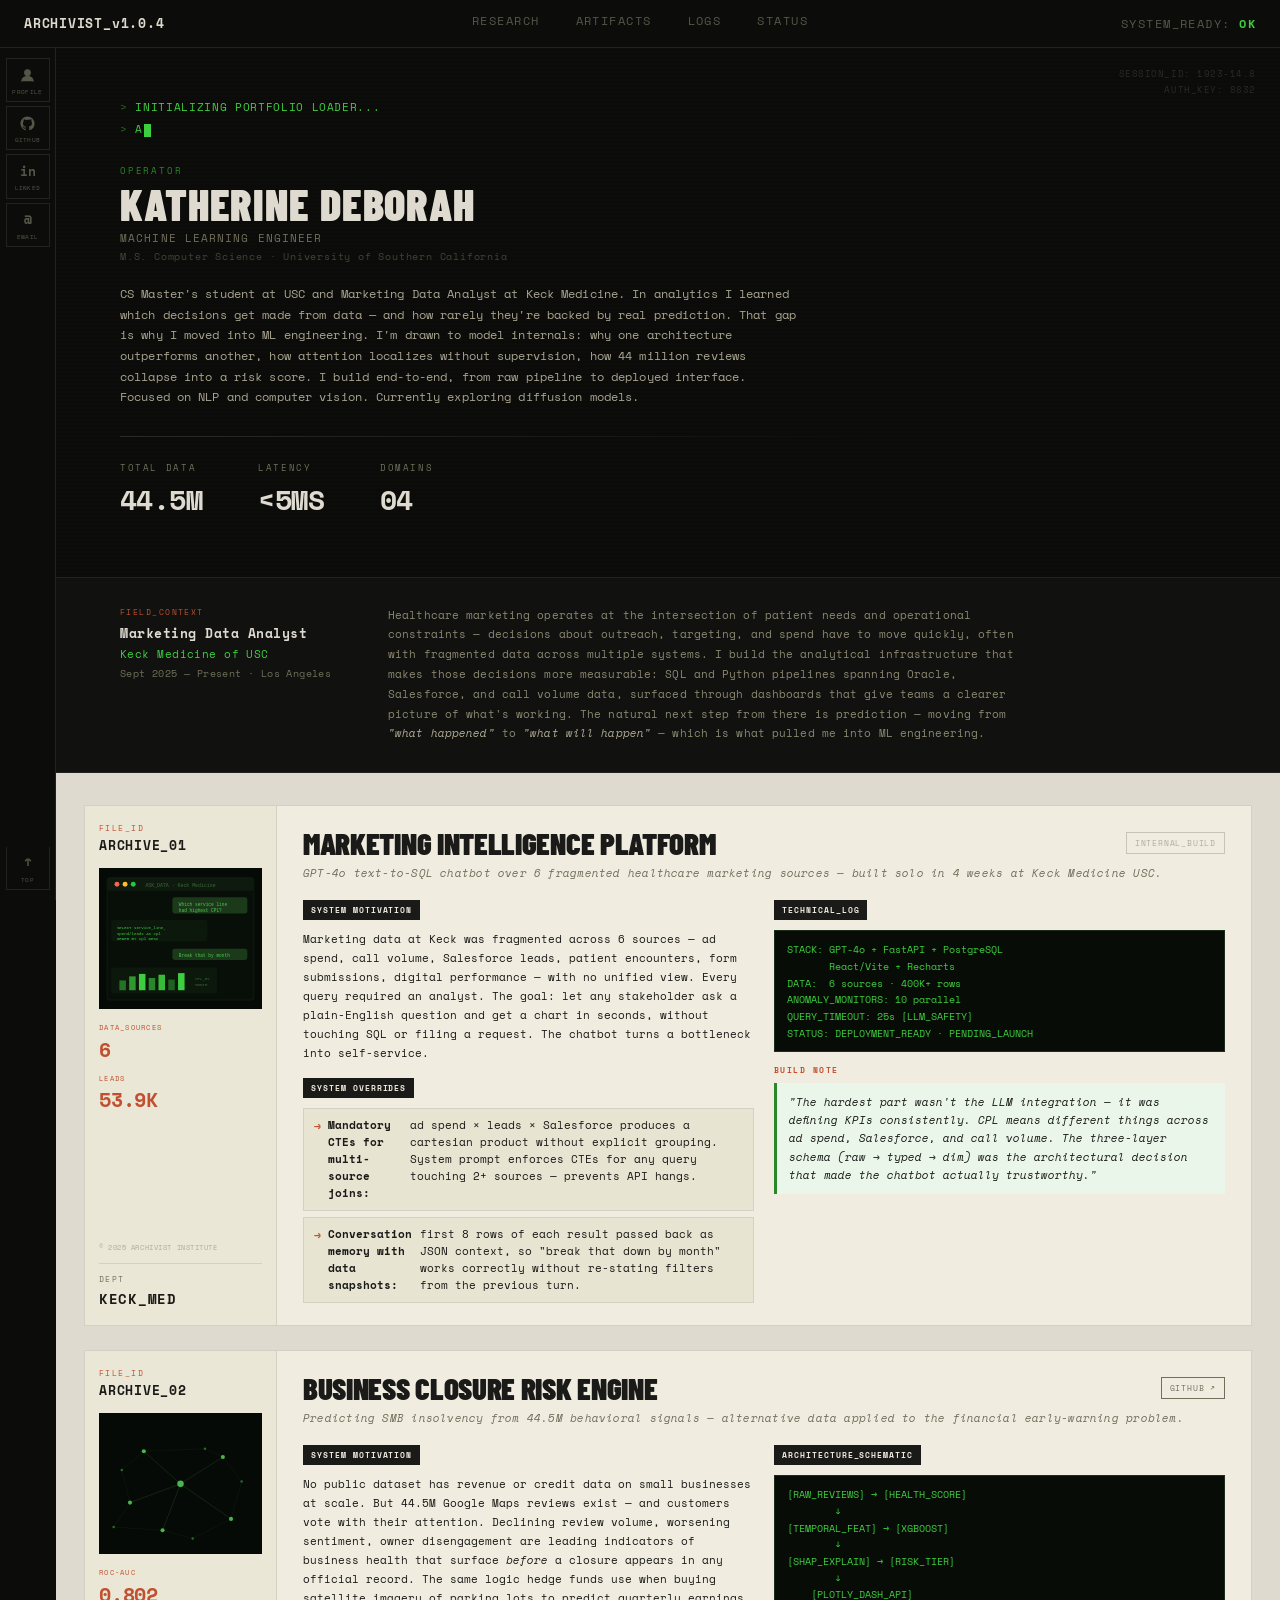
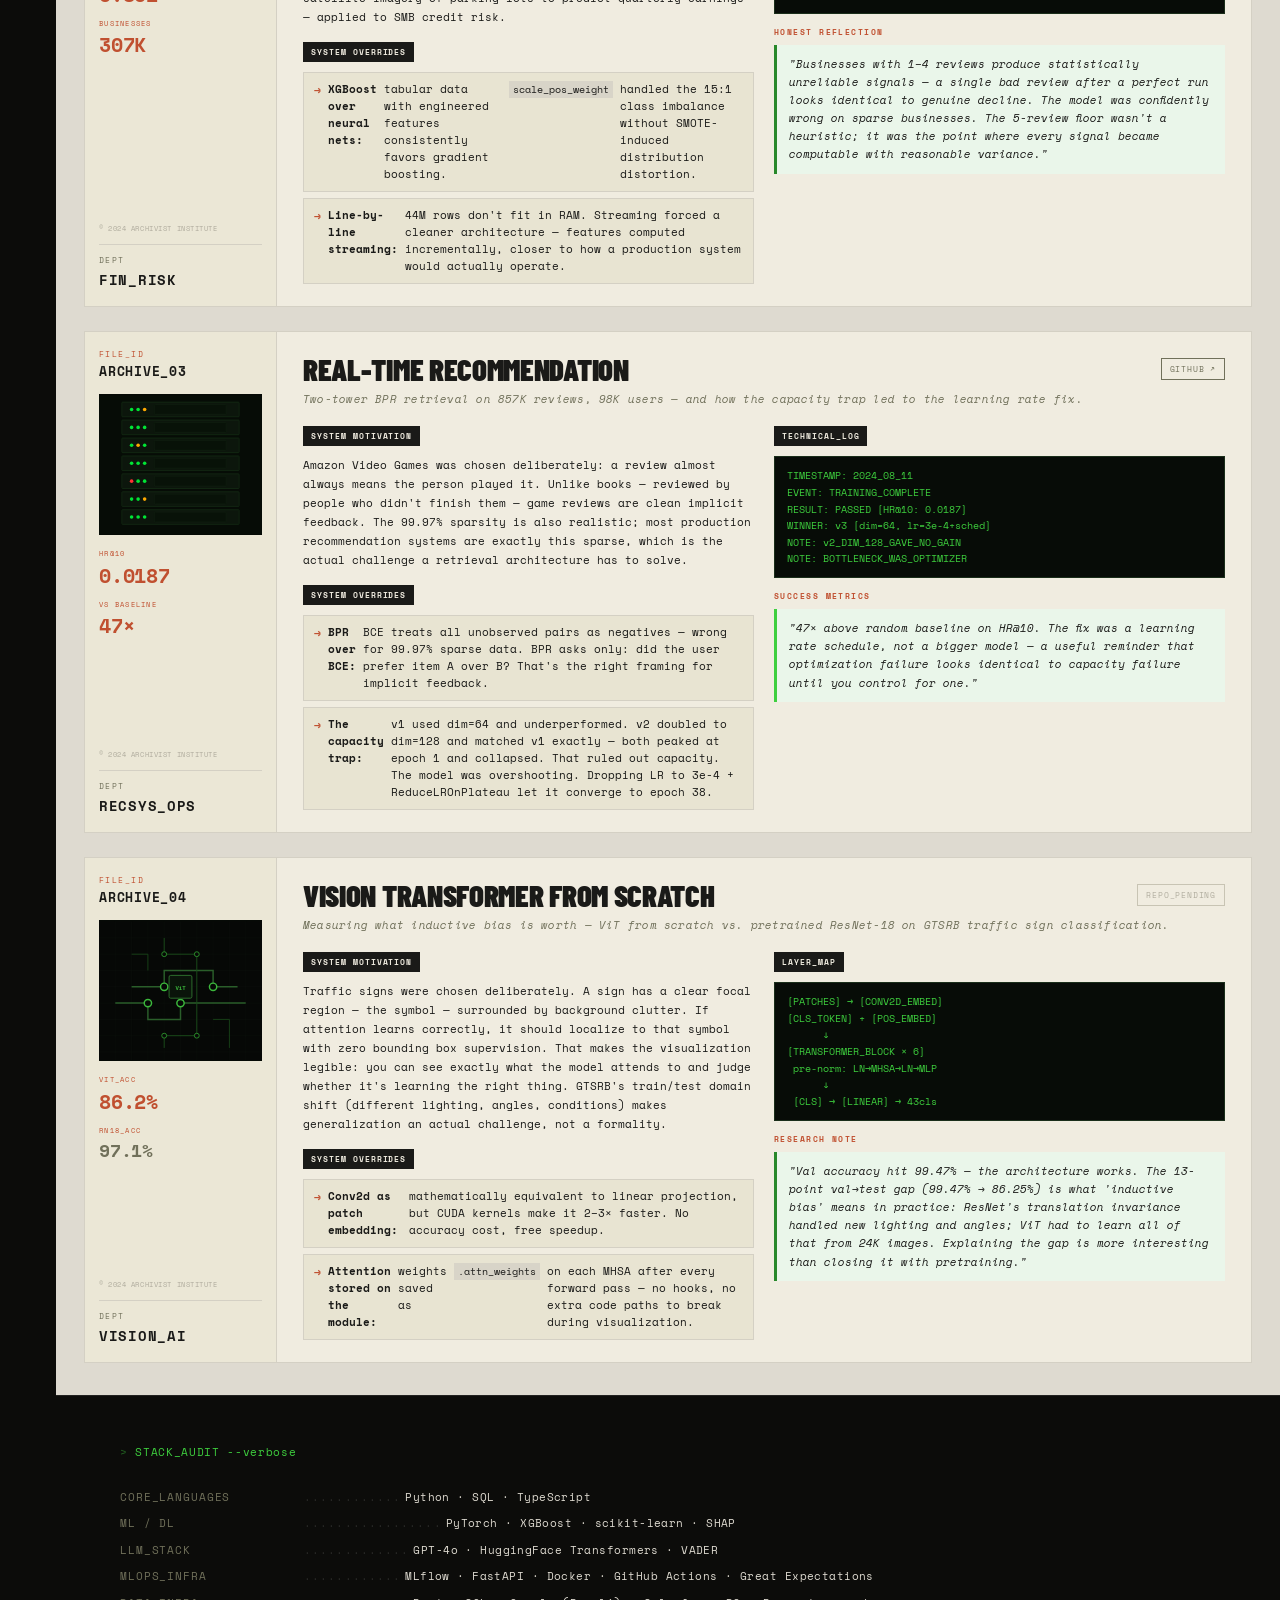
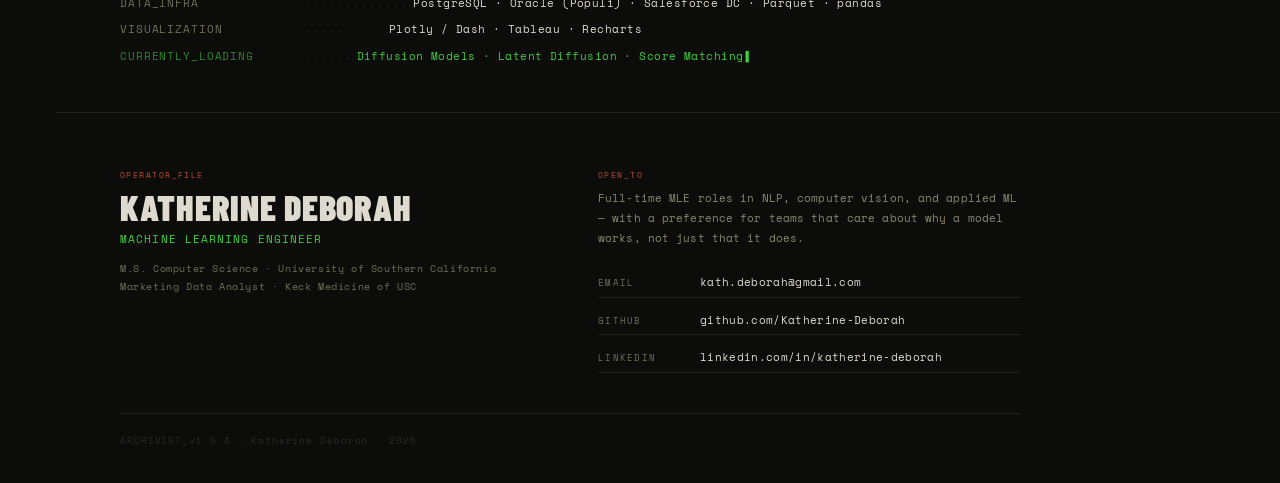
==== commit 01d5d304: "Launch ML portfolio — Katherine Deborah" ====
--- a/index.html
+++ b/index.html
@@ -3,587 +3,550 @@
 <head>
     <meta charset="UTF-8">
     <meta name="viewport" content="width=device-width, initial-scale=1.0">
-    <title>Katherine's Portfolio</title>
+    <title>Katherine Deborah — Machine Learning Engineer</title>
+    <link rel="preconnect" href="https://fonts.googleapis.com">
+    <link rel="preconnect" href="https://fonts.gstatic.com" crossorigin>
+    <link href="https://fonts.googleapis.com/css2?family=Space+Mono:ital,wght@0,400;0,700;1,400&family=Barlow+Condensed:wght@700;800;900&display=swap" rel="stylesheet">
     <link rel="stylesheet" href="styles.css">
 </head>
 <body>
 
-    <!-- Loading Screen -->
-    <div id="loading-screen" class="loading-screen">
-        <div class="loading-content">
-            <div class="loading-spinner"></div>
-            <p class="loading-text">Initializing Katherine's portfolio</p>
+    <nav class="topnav">
+        <div class="nav-brand">ARCHIVIST_v1.0.4</div>
+        <div class="nav-links">
+            <a href="#research" class="nav-link active">RESEARCH</a>
+            <a href="#artifacts" class="nav-link">ARTIFACTS</a>
+            <a href="#logs" class="nav-link">LOGS</a>
+            <a href="#status" class="nav-link">STATUS</a>
         </div>
+        <div class="nav-status">SYSTEM_READY: <span class="status-ok">OK</span></div>
+    </nav>
+
+    <div class="layout">
+
+        <aside class="sidebar">
+            <a href="#research" class="sidebar-icon" title="About">
+                <div class="si-symbol">
+                    <svg viewBox="0 0 24 24" fill="none" xmlns="http://www.w3.org/2000/svg">
+                        <circle cx="12" cy="8" r="4" stroke="currentColor" stroke-width="1.5"/>
+                        <path d="M4 20c0-4 3.6-7 8-7s8 3 8 7" stroke="currentColor" stroke-width="1.5" stroke-linecap="round"/>
+                    </svg>
+                </div>
+                <div class="si-label">PROFILE</div>
+            </a>
+            <a href="https://github.com/Katherine-Deborah" target="_blank" rel="noopener" class="sidebar-icon" title="GitHub">
+                <div class="si-symbol">
+                    <svg viewBox="0 0 24 24" xmlns="http://www.w3.org/2000/svg">
+                        <path d="M12 2C6.48 2 2 6.48 2 12c0 4.42 2.87 8.17 6.84 9.49.5.09.68-.22.68-.48v-1.69c-2.78.6-3.37-1.34-3.37-1.34-.45-1.16-1.11-1.47-1.11-1.47-.91-.62.07-.61.07-.61 1 .07 1.53 1.03 1.53 1.03.89 1.52 2.34 1.08 2.91.83.09-.65.35-1.08.63-1.33-2.22-.25-4.56-1.11-4.56-4.94 0-1.09.39-1.98 1.03-2.68-.1-.25-.45-1.27.1-2.64 0 0 .84-.27 2.75 1.02A9.56 9.56 0 0112 6.8c.85 0 1.71.11 2.5.33 1.91-1.29 2.75-1.02 2.75-1.02.55 1.37.2 2.39.1 2.64.64.7 1.03 1.59 1.03 2.68 0 3.84-2.34 4.69-4.57 4.93.36.31.68.92.68 1.85v2.74c0 .27.18.58.69.48A10.01 10.01 0 0022 12c0-5.52-4.48-10-10-10z" fill="currentColor"/>
+                    </svg>
+                </div>
+                <div class="si-label">GITHUB</div>
+            </a>
+            <a href="https://www.linkedin.com/in/katherine-deborah/" target="_blank" rel="noopener" class="sidebar-icon" title="LinkedIn">
+                <div class="si-symbol si-text">in</div>
+                <div class="si-label">LINKED</div>
+            </a>
+            <a href="mailto:kath.deborah@gmail.com" class="sidebar-icon" title="Email">
+                <div class="si-symbol si-text">@</div>
+                <div class="si-label">EMAIL</div>
+            </a>
+            <button class="sidebar-icon scroll-top-btn" title="Back to top">
+                <div class="si-symbol si-text">↑</div>
+                <div class="si-label">TOP</div>
+            </button>
+        </aside>
+
+        <main class="main">
+
+            <!-- RESEARCH -->
+            <section class="hero" id="research">
+                <div class="hero-scanlines"></div>
+                <div class="session-info">
+                    <div>SESSION_ID: 1923-14.8</div>
+                    <div>AUTH_KEY: 8832</div>
+                </div>
+                <div class="hero-inner">
+                    <div class="terminal-header">
+                        <div class="term-line"><span class="term-prompt">&gt;&nbsp;</span><span id="term1"></span></div>
+                        <div class="term-line"><span class="term-prompt">&gt;&nbsp;</span><span id="term2"></span><span class="cursor" id="cursor"></span></div>
+                    </div>
+                    <div class="hero-identity">
+                        <p class="hero-label">OPERATOR</p>
+                        <h1 class="hero-name">Katherine Deborah</h1>
+                        <p class="hero-role">Machine Learning Engineer</p>
+                        <p class="hero-edu">M.S. Computer Science · University of Southern California</p>
+                    </div>
+                    <p class="hero-bio">CS Master's student at USC and Marketing Data Analyst at Keck Medicine. In analytics I learned which decisions get made from data — and how rarely they're backed by real prediction. That gap is why I moved into ML engineering. I'm drawn to model internals: why one architecture outperforms another, how attention localizes without supervision, how 44 million reviews collapse into a risk score. I build end-to-end, from raw pipeline to deployed interface. Focused on NLP and computer vision. Currently exploring diffusion models.</p>
+                    <div class="hero-divider"></div>
+                    <div class="hero-stats">
+                        <div class="hero-stat">
+                            <div class="stat-label">TOTAL DATA</div>
+                            <div class="stat-value">44.5M</div>
+                        </div>
+                        <div class="hero-stat">
+                            <div class="stat-label">LATENCY</div>
+                            <div class="stat-value">&lt;5MS</div>
+                        </div>
+                        <div class="hero-stat">
+                            <div class="stat-label">DOMAINS</div>
+                            <div class="stat-value">04</div>
+                        </div>
+                    </div>
+                </div>
+            </section>
+
+            <!-- Origin strip -->
+            <div class="origin-strip" id="about">
+                <div class="origin-inner">
+                    <div class="origin-left">
+                        <div class="origin-eyebrow">FIELD_CONTEXT</div>
+                        <div class="origin-role-title">Marketing Data Analyst</div>
+                        <div class="origin-company">Keck Medicine of USC</div>
+                        <div class="origin-date">Sept 2025 — Present · Los Angeles</div>
+                    </div>
+                    <div class="origin-right">
+                        <p class="origin-text">Healthcare marketing operates at the intersection of patient needs and operational constraints — decisions about outreach, targeting, and spend have to move quickly, often with fragmented data across multiple systems. I build the analytical infrastructure that makes those decisions more measurable: SQL and Python pipelines spanning Oracle, Salesforce, and call volume data, surfaced through dashboards that give teams a clearer picture of what's working. The natural next step from there is prediction — moving from <em>"what happened"</em> to <em>"what will happen"</em> — which is what pulled me into ML engineering.</p>
+                    </div>
+                </div>
+            </div>
+
+            <!-- ARTIFACTS -->
+            <section class="projects-section" id="artifacts">
+
+                <!-- ARCHIVE 01 — Keck Medicine -->
+                <article class="archive-card">
+                    <div class="card-left">
+                        <div class="file-id-label">FILE_ID</div>
+                        <div class="archive-id">ARCHIVE_01</div>
+                        <div class="card-image">
+                            <!-- Replace SVG with real screenshots when ready: images/keck-1.png through keck-4.png -->
+                            <svg viewBox="0 0 200 170" xmlns="http://www.w3.org/2000/svg">
+                                <rect width="200" height="170" fill="#060a06"/>
+                                <rect x="10" y="10" width="180" height="150" rx="3" fill="#080e08" stroke="#1a3a1a" stroke-width="0.5"/>
+                                <rect x="10" y="10" width="180" height="16" rx="3" fill="#0f1a0f"/>
+                                <circle cx="22" cy="18" r="3" fill="#ff5f57"/>
+                                <circle cx="32" cy="18" r="3" fill="#ffbd2e"/>
+                                <circle cx="42" cy="18" r="3" fill="#28c840"/>
+                                <text x="100" y="21" text-anchor="middle" fill="#3a6a3a" font-size="6" font-family="monospace">ASK_DATA · Keck Medicine</text>
+                                <rect x="90" y="34" width="92" height="20" rx="3" fill="#1a3a1a"/>
+                                <text x="98" y="45" fill="#52c852" font-size="5.5" font-family="monospace">Which service line</text>
+                                <text x="98" y="52" fill="#52c852" font-size="5.5" font-family="monospace">had highest CPL?</text>
+                                <rect x="15" y="62" width="118" height="26" rx="3" fill="#0d180d"/>
+                                <text x="22" y="73" fill="#3ecf3e" font-size="5" font-family="monospace">SELECT service_line,</text>
+                                <text x="22" y="80" fill="#3ecf3e" font-size="5" font-family="monospace">  spend/leads AS cpl</text>
+                                <text x="22" y="87" fill="#3ecf3e" font-size="5" font-family="monospace">ORDER BY cpl DESC</text>
+                                <rect x="90" y="97" width="92" height="14" rx="3" fill="#1a3a1a"/>
+                                <text x="98" y="107" fill="#52c852" font-size="5.5" font-family="monospace">Break that by month</text>
+                                <rect x="15" y="120" width="130" height="32" rx="2" fill="#0d180d"/>
+                                <rect x="25" y="136" width="8" height="12" fill="#3ecf3e" opacity="0.5"/>
+                                <rect x="37" y="131" width="8" height="17" fill="#3ecf3e" opacity="0.7"/>
+                                <rect x="49" y="128" width="8" height="20" fill="#3ecf3e"/>
+                                <rect x="61" y="133" width="8" height="15" fill="#3ecf3e" opacity="0.6"/>
+                                <rect x="73" y="129" width="8" height="19" fill="#3ecf3e" opacity="0.9"/>
+                                <rect x="85" y="135" width="8" height="13" fill="#3ecf3e" opacity="0.4"/>
+                                <rect x="97" y="127" width="8" height="21" fill="#3ecf3e"/>
+                                <text x="118" y="135" fill="#3a6a3a" font-size="5" font-family="monospace">CPL_BY</text>
+                                <text x="118" y="143" fill="#3a6a3a" font-size="5" font-family="monospace">MONTH</text>
+                            </svg>
+                        </div>
+                        <div class="card-metrics">
+                            <div class="metric-item">
+                                <div class="metric-label">DATA_SOURCES</div>
+                                <div class="metric-value">6</div>
+                            </div>
+                            <div class="metric-item">
+                                <div class="metric-label">LEADS</div>
+                                <div class="metric-value">53.9K</div>
+                            </div>
+                        </div>
+                        <div class="card-footer-label">© 2025 ARCHIVIST INSTITUTE</div>
+                        <div class="dept-label">
+                            <span class="dept-key">DEPT</span>
+                            <div class="dept-value">KECK_MED</div>
+                        </div>
+                    </div>
+                    <div class="card-right">
+                        <div class="card-header-row">
+                            <h2 class="project-title">MARKETING INTELLIGENCE PLATFORM</h2>
+                            <span class="proj-link-pending">INTERNAL_BUILD</span>
+                        </div>
+                        <p class="project-subtitle">GPT-4o text-to-SQL chatbot over 6 fragmented healthcare marketing sources — built solo in 4 weeks at Keck Medicine USC.</p>
+                        <div class="content-grid">
+                            <div class="content-col">
+                                <div class="section-badge">SYSTEM MOTIVATION</div>
+                                <p class="section-text">Marketing data at Keck was fragmented across 6 sources — ad spend, call volume, Salesforce leads, patient encounters, form submissions, digital performance — with no unified view. Every query required an analyst. The goal: let any stakeholder ask a plain-English question and get a chart in seconds, without touching SQL or filing a request. The chatbot turns a bottleneck into self-service.</p>
+                                <div class="section-badge">SYSTEM OVERRIDES</div>
+                                <ul class="overrides-list">
+                                    <li><span class="arrow">→</span> <strong>Mandatory CTEs for multi-source joins:</strong> ad spend × leads × Salesforce produces a cartesian product without explicit grouping. System prompt enforces CTEs for any query touching 2+ sources — prevents API hangs.</li>
+                                    <li><span class="arrow">→</span> <strong>Conversation memory with data snapshots:</strong> first 8 rows of each result passed back as JSON context, so "break that down by month" works correctly without re-stating filters from the previous turn.</li>
+                                </ul>
+                            </div>
+                            <div class="content-col">
+                                <div class="section-badge">TECHNICAL_LOG</div>
+                                <div class="code-block"><pre>STACK: GPT-4o + FastAPI + PostgreSQL
+       React/Vite + Recharts
+DATA:  6 sources · 400K+ rows
+ANOMALY_MONITORS: 10 parallel
+QUERY_TIMEOUT: 25s [LLM_SAFETY]
+STATUS: DEPLOYMENT_READY · PENDING_LAUNCH</pre></div>
+                                <div class="reflection-label">BUILD NOTE</div>
+                                <blockquote class="reflection-block">
+                                    "The hardest part wasn't the LLM integration — it was defining KPIs consistently. CPL means different things across ad spend, Salesforce, and call volume. The three-layer schema (raw → typed → dim) was the architectural decision that made the chatbot actually trustworthy."
+                                </blockquote>
+                            </div>
+                        </div>
+                    </div>
+                </article>
+
+                <!-- ARCHIVE 02 — Business Closure Risk -->
+                <article class="archive-card">
+                    <div class="card-left">
+                        <div class="file-id-label">FILE_ID</div>
+                        <div class="archive-id">ARCHIVE_02</div>
+                        <div class="card-image">
+                            <!-- Replace SVG with real screenshots when ready: images/business-1.png through business-4.png -->
+                            <svg viewBox="0 0 200 170" xmlns="http://www.w3.org/2000/svg">
+                                <rect width="200" height="170" fill="#060a06"/>
+                                <g opacity="0.9">
+                                    <line x1="100" y1="85" x2="55"  y2="45"  stroke="#1d4a1d" stroke-width="0.6"/>
+                                    <line x1="100" y1="85" x2="152" y2="52"  stroke="#1d4a1d" stroke-width="0.6"/>
+                                    <line x1="100" y1="85" x2="38"  y2="108" stroke="#1d4a1d" stroke-width="0.6"/>
+                                    <line x1="100" y1="85" x2="162" y2="128" stroke="#1d4a1d" stroke-width="0.6"/>
+                                    <line x1="100" y1="85" x2="78"  y2="142" stroke="#1d4a1d" stroke-width="0.6"/>
+                                    <line x1="55"  y1="45"  x2="130" y2="42"  stroke="#143014" stroke-width="0.4"/>
+                                    <line x1="55"  y1="45"  x2="28"  y2="68"  stroke="#143014" stroke-width="0.4"/>
+                                    <line x1="152" y1="52"  x2="130" y2="42"  stroke="#143014" stroke-width="0.4"/>
+                                    <line x1="152" y1="52"  x2="175" y2="82"  stroke="#143014" stroke-width="0.4"/>
+                                    <line x1="38"  y1="108" x2="28"  y2="68"  stroke="#143014" stroke-width="0.4"/>
+                                    <line x1="38"  y1="108" x2="18"  y2="138" stroke="#143014" stroke-width="0.4"/>
+                                    <line x1="162" y1="128" x2="175" y2="82"  stroke="#143014" stroke-width="0.4"/>
+                                    <line x1="162" y1="128" x2="115" y2="152" stroke="#143014" stroke-width="0.4"/>
+                                    <line x1="78"  y1="142" x2="115" y2="152" stroke="#143014" stroke-width="0.4"/>
+                                    <line x1="78"  y1="142" x2="18"  y2="138" stroke="#143014" stroke-width="0.4"/>
+                                    <circle cx="100" cy="85"  r="4"   fill="#52c852"/>
+                                    <circle cx="55"  cy="45"  r="2.5" fill="#52c852"/>
+                                    <circle cx="152" cy="52"  r="2.5" fill="#52c852"/>
+                                    <circle cx="38"  cy="108" r="2.5" fill="#52c852"/>
+                                    <circle cx="162" cy="128" r="2.5" fill="#52c852"/>
+                                    <circle cx="78"  cy="142" r="2.5" fill="#52c852"/>
+                                    <circle cx="130" cy="42"  r="1.5" fill="#2a7a2a"/>
+                                    <circle cx="28"  cy="68"  r="1.5" fill="#2a7a2a"/>
+                                    <circle cx="175" cy="82"  r="1.5" fill="#2a7a2a"/>
+                                    <circle cx="115" cy="152" r="1.5" fill="#2a7a2a"/>
+                                    <circle cx="18"  cy="138" r="1.5" fill="#2a7a2a"/>
+                                </g>
+                            </svg>
+                        </div>
+                        <div class="card-metrics">
+                            <div class="metric-item">
+                                <div class="metric-label">ROC-AUC</div>
+                                <div class="metric-value">0.802</div>
+                            </div>
+                            <div class="metric-item">
+                                <div class="metric-label">BUSINESSES</div>
+                                <div class="metric-value">307K</div>
+                            </div>
+                        </div>
+                        <div class="card-footer-label">© 2024 ARCHIVIST INSTITUTE</div>
+                        <div class="dept-label">
+                            <span class="dept-key">DEPT</span>
+                            <div class="dept-value">FIN_RISK</div>
+                        </div>
+                    </div>
+                    <div class="card-right">
+                        <div class="card-header-row">
+                            <h2 class="project-title">BUSINESS CLOSURE RISK ENGINE</h2>
+                            <a href="https://github.com/Katherine-Deborah/business-prediction" target="_blank" rel="noopener" class="proj-link-btn">GITHUB ↗</a>
+                        </div>
+                        <p class="project-subtitle">Predicting SMB insolvency from 44.5M behavioral signals — alternative data applied to the financial early-warning problem.</p>
+                        <div class="content-grid">
+                            <div class="content-col">
+                                <div class="section-badge">SYSTEM MOTIVATION</div>
+                                <p class="section-text">No public dataset has revenue or credit data on small businesses at scale. But 44.5M Google Maps reviews exist — and customers vote with their attention. Declining review volume, worsening sentiment, owner disengagement are leading indicators of business health that surface <em>before</em> a closure appears in any official record. The same logic hedge funds use when buying satellite imagery of parking lots to predict quarterly earnings — applied to SMB credit risk.</p>
+                                <div class="section-badge">SYSTEM OVERRIDES</div>
+                                <ul class="overrides-list">
+                                    <li><span class="arrow">→</span> <strong>XGBoost over neural nets:</strong> tabular data with engineered features consistently favors gradient boosting. <code>scale_pos_weight</code> handled the 15:1 class imbalance without SMOTE-induced distribution distortion.</li>
+                                    <li><span class="arrow">→</span> <strong>Line-by-line streaming:</strong> 44M rows don't fit in RAM. Streaming forced a cleaner architecture — features computed incrementally, closer to how a production system would actually operate.</li>
+                                </ul>
+                            </div>
+                            <div class="content-col">
+                                <div class="section-badge">ARCHITECTURE_SCHEMATIC</div>
+                                <div class="code-block"><pre>[RAW_REVIEWS] → [HEALTH_SCORE]
+        ↓
+[TEMPORAL_FEAT] → [XGBOOST]
+        ↓
+[SHAP_EXPLAIN] → [RISK_TIER]
+        ↓
+    [PLOTLY_DASH_API]</pre></div>
+                                <div class="reflection-label">HONEST REFLECTION</div>
+                                <blockquote class="reflection-block">
+                                    "Businesses with 1–4 reviews produce statistically unreliable signals — a single bad review after a perfect run looks identical to genuine decline. The model was confidently wrong on sparse businesses. The 5-review floor wasn't a heuristic; it was the point where every signal became computable with reasonable variance."
+                                </blockquote>
+                            </div>
+                        </div>
+                    </div>
+                </article>
+
+                <!-- ARCHIVE 03 — Real-Time Recommendation -->
+                <article class="archive-card">
+                    <div class="card-left">
+                        <div class="file-id-label">FILE_ID</div>
+                        <div class="archive-id">ARCHIVE_03</div>
+                        <div class="card-image">
+                            <!-- Replace SVG with real screenshot when ready: images/recsys-1.png -->
+                            <svg viewBox="0 0 200 170" xmlns="http://www.w3.org/2000/svg">
+                                <rect width="200" height="170" fill="#060c06"/>
+                                <rect x="28" y="8"   width="144" height="18" rx="1" fill="#0c160c" stroke="#1a3a1a" stroke-width="0.6"/>
+                                <rect x="28" y="30"  width="144" height="18" rx="1" fill="#0c160c" stroke="#1a3a1a" stroke-width="0.6"/>
+                                <rect x="28" y="52"  width="144" height="18" rx="1" fill="#0c160c" stroke="#1a3a1a" stroke-width="0.6"/>
+                                <rect x="28" y="74"  width="144" height="18" rx="1" fill="#0c160c" stroke="#1a3a1a" stroke-width="0.6"/>
+                                <rect x="28" y="96"  width="144" height="18" rx="1" fill="#0c160c" stroke="#1a3a1a" stroke-width="0.6"/>
+                                <rect x="28" y="118" width="144" height="18" rx="1" fill="#0c160c" stroke="#1a3a1a" stroke-width="0.6"/>
+                                <rect x="28" y="140" width="144" height="18" rx="1" fill="#0c160c" stroke="#1a3a1a" stroke-width="0.6"/>
+                                <circle cx="40" cy="17"  r="2.2" fill="#00e535"/><circle cx="48" cy="17"  r="2.2" fill="#00e535"/><circle cx="56" cy="17"  r="2.2" fill="#ffaa00"/>
+                                <circle cx="40" cy="39"  r="2.2" fill="#00e535"/><circle cx="48" cy="39"  r="2.2" fill="#00e535"/><circle cx="56" cy="39"  r="2.2" fill="#00e535"/>
+                                <circle cx="40" cy="61"  r="2.2" fill="#00e535"/><circle cx="48" cy="61"  r="2.2" fill="#ffaa00"/><circle cx="56" cy="61"  r="2.2" fill="#00e535"/>
+                                <circle cx="40" cy="83"  r="2.2" fill="#00e535"/><circle cx="48" cy="83"  r="2.2" fill="#00e535"/><circle cx="56" cy="83"  r="2.2" fill="#00e535"/>
+                                <circle cx="40" cy="105" r="2.2" fill="#ff3333"/><circle cx="48" cy="105" r="2.2" fill="#00e535"/><circle cx="56" cy="105" r="2.2" fill="#00e535"/>
+                                <circle cx="40" cy="127" r="2.2" fill="#00e535"/><circle cx="48" cy="127" r="2.2" fill="#00e535"/><circle cx="56" cy="127" r="2.2" fill="#ffaa00"/>
+                                <circle cx="40" cy="149" r="2.2" fill="#00e535"/><circle cx="48" cy="149" r="2.2" fill="#00e535"/><circle cx="56" cy="149" r="2.2" fill="#00e535"/>
+                                <rect x="68" y="11"  width="88" height="12" rx="1" fill="#081208" stroke="#1a341a" stroke-width="0.3"/>
+                                <rect x="68" y="33"  width="88" height="12" rx="1" fill="#081208" stroke="#1a341a" stroke-width="0.3"/>
+                                <rect x="68" y="55"  width="88" height="12" rx="1" fill="#081208" stroke="#1a341a" stroke-width="0.3"/>
+                                <rect x="68" y="77"  width="88" height="12" rx="1" fill="#081208" stroke="#1a341a" stroke-width="0.3"/>
+                                <rect x="68" y="99"  width="88" height="12" rx="1" fill="#081208" stroke="#1a341a" stroke-width="0.3"/>
+                                <rect x="68" y="121" width="88" height="12" rx="1" fill="#081208" stroke="#1a341a" stroke-width="0.3"/>
+                                <rect x="68" y="143" width="88" height="12" rx="1" fill="#081208" stroke="#1a341a" stroke-width="0.3"/>
+                            </svg>
+                        </div>
+                        <div class="card-metrics">
+                            <div class="metric-item">
+                                <div class="metric-label">HR@10</div>
+                                <div class="metric-value">0.0187</div>
+                            </div>
+                            <div class="metric-item">
+                                <div class="metric-label">VS BASELINE</div>
+                                <div class="metric-value">47×</div>
+                            </div>
+                        </div>
+                        <div class="card-footer-label">© 2024 ARCHIVIST INSTITUTE</div>
+                        <div class="dept-label">
+                            <span class="dept-key">DEPT</span>
+                            <div class="dept-value">RECSYS_OPS</div>
+                        </div>
+                    </div>
+                    <div class="card-right">
+                        <div class="card-header-row">
+                            <h2 class="project-title">REAL-TIME RECOMMENDATION</h2>
+                            <a href="https://github.com/Katherine-Deborah/recommendation-system" target="_blank" rel="noopener" class="proj-link-btn">GITHUB ↗</a>
+                        </div>
+                        <p class="project-subtitle">Two-tower BPR retrieval on 857K reviews, 98K users — and how the capacity trap led to the learning rate fix.</p>
+                        <div class="content-grid">
+                            <div class="content-col">
+                                <div class="section-badge">SYSTEM MOTIVATION</div>
+                                <p class="section-text">Amazon Video Games was chosen deliberately: a review almost always means the person played it. Unlike books — reviewed by people who didn't finish them — game reviews are clean implicit feedback. The 99.97% sparsity is also realistic; most production recommendation systems are exactly this sparse, which is the actual challenge a retrieval architecture has to solve.</p>
+                                <div class="section-badge">SYSTEM OVERRIDES</div>
+                                <ul class="overrides-list">
+                                    <li><span class="arrow">→</span> <strong>BPR over BCE:</strong> BCE treats all unobserved pairs as negatives — wrong for 99.97% sparse data. BPR asks only: did the user prefer item A over B? That's the right framing for implicit feedback.</li>
+                                    <li><span class="arrow">→</span> <strong>The capacity trap:</strong> v1 used dim=64 and underperformed. v2 doubled to dim=128 and matched v1 exactly — both peaked at epoch 1 and collapsed. That ruled out capacity. The model was overshooting. Dropping LR to 3e-4 + ReduceLROnPlateau let it converge to epoch 38.</li>
+                                </ul>
+                            </div>
+                            <div class="content-col">
+                                <div class="section-badge">TECHNICAL_LOG</div>
+                                <div class="code-block"><pre>TIMESTAMP: 2024_08_11
+EVENT: TRAINING_COMPLETE
+RESULT: PASSED [HR@10: 0.0187]
+WINNER: v3 [dim=64, lr=3e-4+sched]
+NOTE: v2_DIM_128_GAVE_NO_GAIN
+NOTE: BOTTLENECK_WAS_OPTIMIZER</pre></div>
+                                <div class="reflection-label">SUCCESS METRICS</div>
+                                <blockquote class="reflection-block success">
+                                    "47× above random baseline on HR@10. The fix was a learning rate schedule, not a bigger model — a useful reminder that optimization failure looks identical to capacity failure until you control for one."
+                                </blockquote>
+                            </div>
+                        </div>
+                    </div>
+                </article>
+
+                <!-- ARCHIVE 04 — Vision Transformer -->
+                <article class="archive-card">
+                    <div class="card-left">
+                        <div class="file-id-label">FILE_ID</div>
+                        <div class="archive-id">ARCHIVE_04</div>
+                        <div class="card-image">
+                            <!-- Replace SVG with attention map screenshot when ready: images/vit-1.png -->
+                            <svg viewBox="0 0 200 170" xmlns="http://www.w3.org/2000/svg">
+                                <rect width="200" height="170" fill="#060806"/>
+                                <g opacity="0.55">
+                                    <line x1="0"   y1="20"  x2="200" y2="20"  stroke="#162016" stroke-width="0.4"/>
+                                    <line x1="0"   y1="40"  x2="200" y2="40"  stroke="#162016" stroke-width="0.4"/>
+                                    <line x1="0"   y1="60"  x2="200" y2="60"  stroke="#162016" stroke-width="0.4"/>
+                                    <line x1="0"   y1="80"  x2="200" y2="80"  stroke="#162016" stroke-width="0.4"/>
+                                    <line x1="0"   y1="100" x2="200" y2="100" stroke="#162016" stroke-width="0.4"/>
+                                    <line x1="0"   y1="120" x2="200" y2="120" stroke="#162016" stroke-width="0.4"/>
+                                    <line x1="0"   y1="140" x2="200" y2="140" stroke="#162016" stroke-width="0.4"/>
+                                    <line x1="0"   y1="160" x2="200" y2="160" stroke="#162016" stroke-width="0.4"/>
+                                    <line x1="20"  y1="0"   x2="20"  y2="170" stroke="#162016" stroke-width="0.4"/>
+                                    <line x1="40"  y1="0"   x2="40"  y2="170" stroke="#162016" stroke-width="0.4"/>
+                                    <line x1="60"  y1="0"   x2="60"  y2="170" stroke="#162016" stroke-width="0.4"/>
+                                    <line x1="80"  y1="0"   x2="80"  y2="170" stroke="#162016" stroke-width="0.4"/>
+                                    <line x1="100" y1="0"   x2="100" y2="170" stroke="#162016" stroke-width="0.4"/>
+                                    <line x1="120" y1="0"   x2="120" y2="170" stroke="#162016" stroke-width="0.4"/>
+                                    <line x1="140" y1="0"   x2="140" y2="170" stroke="#162016" stroke-width="0.4"/>
+                                    <line x1="160" y1="0"   x2="160" y2="170" stroke="#162016" stroke-width="0.4"/>
+                                    <line x1="180" y1="0"   x2="180" y2="170" stroke="#162016" stroke-width="0.4"/>
+                                </g>
+                                <polyline points="40,80 80,80 80,60 140,60 140,80 170,80"      fill="none" stroke="#2a5e2a" stroke-width="1.8"/>
+                                <polyline points="20,100 60,100 60,120 100,120 100,100 180,100" fill="none" stroke="#2a5e2a" stroke-width="1.8"/>
+                                <polyline points="80,20 80,40 120,40 120,140 80,140 80,155"    fill="none" stroke="#1a4a1a" stroke-width="1.2"/>
+                                <polyline points="40,40 60,40 60,60"     fill="none" stroke="#1a4a1a" stroke-width="1"/>
+                                <polyline points="140,120 160,120 160,155" fill="none" stroke="#1a4a1a" stroke-width="1"/>
+                                <circle cx="80"  cy="80"  r="4.5" fill="#060806" stroke="#3cb83c" stroke-width="1.8"/>
+                                <circle cx="140" cy="80"  r="4.5" fill="#060806" stroke="#3cb83c" stroke-width="1.8"/>
+                                <circle cx="100" cy="100" r="4.5" fill="#060806" stroke="#3cb83c" stroke-width="1.8"/>
+                                <circle cx="60"  cy="100" r="4.5" fill="#060806" stroke="#3cb83c" stroke-width="1.8"/>
+                                <circle cx="80"  cy="40"  r="3"   fill="#060806" stroke="#2a8a2a" stroke-width="1.2"/>
+                                <circle cx="120" cy="40"  r="3"   fill="#060806" stroke="#2a8a2a" stroke-width="1.2"/>
+                                <circle cx="120" cy="140" r="3"   fill="#060806" stroke="#2a8a2a" stroke-width="1.2"/>
+                                <circle cx="80"  cy="140" r="3"   fill="#060806" stroke="#2a8a2a" stroke-width="1.2"/>
+                                <rect x="86" y="66" width="28" height="28" rx="2" fill="#0a140a" stroke="#2e6e2e" stroke-width="1.2"/>
+                                <text x="100" y="84" text-anchor="middle" fill="#3cb83c" font-size="7" font-family="monospace" font-weight="bold">ViT</text>
+                            </svg>
+                        </div>
+                        <div class="card-metrics">
+                            <div class="metric-item">
+                                <div class="metric-label">ViT_ACC</div>
+                                <div class="metric-value">86.2%</div>
+                            </div>
+                            <div class="metric-item">
+                                <div class="metric-label">RN18_ACC</div>
+                                <div class="metric-value vit-compare">97.1%</div>
+                            </div>
+                        </div>
+                        <div class="card-footer-label">© 2024 ARCHIVIST INSTITUTE</div>
+                        <div class="dept-label">
+                            <span class="dept-key">DEPT</span>
+                            <div class="dept-value">VISION_AI</div>
+                        </div>
+                    </div>
+                    <div class="card-right">
+                        <div class="card-header-row">
+                            <h2 class="project-title">VISION TRANSFORMER FROM SCRATCH</h2>
+                            <span class="proj-link-pending">REPO_PENDING</span>
+                        </div>
+                        <p class="project-subtitle">Measuring what inductive bias is worth — ViT from scratch vs. pretrained ResNet-18 on GTSRB traffic sign classification.</p>
+                        <div class="content-grid">
+                            <div class="content-col">
+                                <div class="section-badge">SYSTEM MOTIVATION</div>
+                                <p class="section-text">Traffic signs were chosen deliberately. A sign has a clear focal region — the symbol — surrounded by background clutter. If attention learns correctly, it should localize to that symbol with zero bounding box supervision. That makes the visualization legible: you can see exactly what the model attends to and judge whether it's learning the right thing. GTSRB's train/test domain shift (different lighting, angles, conditions) makes generalization an actual challenge, not a formality.</p>
+                                <div class="section-badge">SYSTEM OVERRIDES</div>
+                                <ul class="overrides-list">
+                                    <li><span class="arrow">→</span> <strong>Conv2d as patch embedding:</strong> mathematically equivalent to linear projection, but CUDA kernels make it 2–3× faster. No accuracy cost, free speedup.</li>
+                                    <li><span class="arrow">→</span> <strong>Attention stored on the module:</strong> weights saved as <code>.attn_weights</code> on each MHSA after every forward pass — no hooks, no extra code paths to break during visualization.</li>
+                                </ul>
+                            </div>
+                            <div class="content-col">
+                                <div class="section-badge">LAYER_MAP</div>
+                                <div class="code-block"><pre>[PATCHES] → [CONV2D_EMBED]
+[CLS_TOKEN] + [POS_EMBED]
+      ↓
+[TRANSFORMER_BLOCK × 6]
+ pre-norm: LN→MHSA→LN→MLP
+      ↓
+ [CLS] → [LINEAR] → 43cls</pre></div>
+                                <div class="reflection-label">RESEARCH NOTE</div>
+                                <blockquote class="reflection-block">
+                                    "Val accuracy hit 99.47% — the architecture works. The 13-point val→test gap (99.47% → 86.25%) is what 'inductive bias' means in practice: ResNet's translation invariance handled new lighting and angles; ViT had to learn all of that from 24K images. Explaining the gap is more interesting than closing it with pretraining."
+                                </blockquote>
+                            </div>
+                        </div>
+                    </div>
+                </article>
+
+            </section>
+
+            <!-- LOGS — Stack -->
+            <section class="stack-section" id="logs">
+                <div class="stack-inner">
+                    <div class="stack-header">
+                        <span class="term-prompt">&gt;&nbsp;</span>STACK_AUDIT --verbose
+                    </div>
+                    <div class="stack-grid">
+                        <div class="stack-row">
+                            <span class="stack-key">CORE_LANGUAGES</span>
+                            <span class="stack-dots">............</span>
+                            <span class="stack-val">Python · SQL · TypeScript</span>
+                        </div>
+                        <div class="stack-row">
+                            <span class="stack-key">ML / DL</span>
+                            <span class="stack-dots">.................</span>
+                            <span class="stack-val">PyTorch · XGBoost · scikit-learn · SHAP</span>
+                        </div>
+                        <div class="stack-row">
+                            <span class="stack-key">LLM_STACK</span>
+                            <span class="stack-dots">.............</span>
+                            <span class="stack-val">GPT-4o · HuggingFace Transformers · VADER</span>
+                        </div>
+                        <div class="stack-row">
+                            <span class="stack-key">MLOPS_INFRA</span>
+                            <span class="stack-dots">............</span>
+                            <span class="stack-val">MLflow · FastAPI · Docker · GitHub Actions · Great Expectations</span>
+                        </div>
+                        <div class="stack-row">
+                            <span class="stack-key">DATA_INFRA</span>
+                            <span class="stack-dots">.............</span>
+                            <span class="stack-val">PostgreSQL · Oracle (Populi) · Salesforce DC · Parquet · pandas</span>
+                        </div>
+                        <div class="stack-row">
+                            <span class="stack-key">VISUALIZATION</span>
+                            <span class="stack-dots">..........</span>
+                            <span class="stack-val">Plotly / Dash · Tableau · Recharts</span>
+                        </div>
+                        <div class="stack-row stack-loading">
+                            <span class="stack-key">CURRENTLY_LOADING</span>
+                            <span class="stack-dots">......</span>
+                            <span class="stack-val">Diffusion Models · Latent Diffusion · Score Matching<span class="cursor-inline">▌</span></span>
+                        </div>
+                    </div>
+                </div>
+            </section>
+
+            <!-- STATUS — Contact -->
+            <section class="contact-section" id="status">
+                <div class="contact-inner">
+                    <div class="contact-left">
+                        <div class="contact-eyebrow">OPERATOR_FILE</div>
+                        <h3 class="contact-name">Katherine Deborah</h3>
+                        <p class="contact-role">Machine Learning Engineer</p>
+                        <p class="contact-org">M.S. Computer Science · University of Southern California</p>
+                        <p class="contact-org">Marketing Data Analyst · Keck Medicine of USC</p>
+                    </div>
+                    <div class="contact-right">
+                        <div class="contact-eyebrow">OPEN_TO</div>
+                        <p class="contact-open">Full-time MLE roles in NLP, computer vision, and applied ML — with a preference for teams that care about why a model works, not just that it does.</p>
+                        <div class="contact-links">
+                            <a href="mailto:kath.deborah@gmail.com" class="contact-link">
+                                <span class="cl-key">EMAIL</span>
+                                <span class="cl-val">kath.deborah@gmail.com</span>
+                            </a>
+                            <a href="https://github.com/Katherine-Deborah" target="_blank" rel="noopener" class="contact-link">
+                                <span class="cl-key">GITHUB</span>
+                                <span class="cl-val">github.com/Katherine-Deborah</span>
+                            </a>
+                            <a href="https://www.linkedin.com/in/katherine-deborah/" target="_blank" rel="noopener" class="contact-link">
+                                <span class="cl-key">LINKEDIN</span>
+                                <span class="cl-val">linkedin.com/in/katherine-deborah</span>
+                            </a>
+                        </div>
+                    </div>
+                </div>
+                <div class="contact-footer">
+                    ARCHIVIST_v1.0.4 · Katherine Deborah · <span id="year"></span>
+                </div>
+            </section>
+
+        </main>
     </div>
-
-    <!-- Main Desktop -->
-    <div id="desktop" class="desktop hidden">
-
-        <!-- Menu Bar -->
-        <div class="menu-bar">
-            <div class="menu-bar-left">
-                <span class="apple-logo">Katherine's portfolio</span>
-                <div class="menu-items">
-                    <span class="menu-item">File</span>
-                    <span class="menu-item">Edit</span>
-                    <span class="menu-item">View</span>
-                    <span class="menu-item">Go</span>
-                    <span class="menu-item">Window</span>
-                    <span class="menu-item" onclick="showHelp()">Help</span>
-                </div>
-            </div>
-            <div class="menu-bar-right">
-                <span class="theme-toggle" onclick="toggleTheme()" title="Toggle Dark/Light Mode">🌓</span>
-                <span class="menu-time" id="current-time"></span>
-            </div>
-        </div>
-
-        <!-- Windows Container -->
-        <div class="windows-container">
-
-            <!-- Terminal Window (About Me) -->
-            <div id="terminal-window" class="window terminal-window">
-                <div class="window-header">
-                    <div class="window-controls">
-                        <span class="control close" onclick="closeWindow('terminal-window')"></span>
-                        <span class="control minimize"></span>
-                        <span class="control maximize"></span>
-                    </div>
-                    <div class="window-title">Terminal — About Me</div>
-                </div>
-                <div class="window-content terminal-content">
-                    <div class="terminal-text">
-                        <p class="terminal-prompt">Last login: <span id="login-time"></span> on ttys000</p>
-                        <p class="terminal-prompt">katherine@portfolio ~ % <span class="terminal-path">whoami</span></p>
-                        <div class="terminal-output"><p>Katherine Deborah</p></div>
-                        <p class="terminal-prompt">katherine@portfolio ~ % <span class="terminal-path">cat about_me.txt</span></p>
-                        <div class="terminal-output">
-                            <p>Hi! I'm Katherine, a Computer Science Master's student at USC.</p>
-                            <br>
-                            <p>My work sits at the intersection of ML, data science, and systems —</p>
-                            <p>from training RL agents for traffic optimization to building alternative</p>
-                            <p>data pipelines that score business health from 44 million reviews.</p>
-                            <p>I'm also dabbling in robotics and, when I'm not doing any of that,</p>
-                            <p>I build web pages for fun.</p>
-                            <br>
-                            <p>Professionally, I work as a Marketing Data Analyst at Keck Medicine</p>
-                            <p>of USC — designing SQL + Python pipelines, Tableau dashboards,</p>
-                            <p>and translating business questions into ML objectives.</p>
-                            <br>
-                            <p>Current focus:</p>
-                            <p>  → Reinforcement learning &amp; autonomous systems</p>
-                            <p>  → Large-scale data engineering &amp; ML pipelines</p>
-                            <p>  → Full-stack web development (yes, even as a hobby)</p>
-                            <p>  → Robotics (early days, but it's happening)</p>
-                            <br>
-                            <p>When I'm not deep in code, you'll find me sketching or adding</p>
-                            <p>creative touches to whatever I'm building.</p>
-                            <br>
-                            <p>Explore the desktop — projects in the folder, art in the gallery,</p>
-                            <p>and yes there are games 😄</p>
-                        </div>
-                        <p class="terminal-prompt">katherine@portfolio ~ % <span class="cursor">|</span></p>
-                    </div>
-                </div>
-            </div>
-
-            <!-- Messages Window (Contact) -->
-            <div id="messages-window" class="window messages-window">
-                <div class="window-header">
-                    <div class="window-controls">
-                        <span class="control close" onclick="closeWindow('messages-window')"></span>
-                        <span class="control minimize"></span>
-                        <span class="control maximize"></span>
-                    </div>
-                    <div class="window-title">Messages — Contact</div>
-                </div>
-                <div class="window-content messages-content">
-                    <div class="contact-info">
-                        <h3>Get in Touch</h3>
-                        <div class="contact-item">
-                            <span class="contact-label">Email</span>
-                            <span class="contact-value">kath.deborah@gmail.com</span>
-                        </div>
-                        <div class="contact-item">
-                            <span class="contact-label">LinkedIn</span>
-                            <span class="contact-value">
-                                <a href="https://www.linkedin.com/in/Katherine-Deborah" target="_blank" rel="noopener noreferrer">katherine-deborah</a>
-                            </span>
-                        </div>
-                        <div class="contact-item">
-                            <span class="contact-label">GitHub</span>
-                            <span class="contact-value">
-                                <a href="https://github.com/Katherine-Deborah" target="_blank" rel="noopener noreferrer">Katherine-Deborah</a>
-                            </span>
-                        </div>
-                        <div class="contact-item">
-                            <span class="contact-label">Location</span>
-                            <span class="contact-value">Los Angeles, CA</span>
-                        </div>
-                        <form action="https://formsubmit.co/godwingn@usc.edu" method="POST" class="contact-form">
-                            <h4>Send a Message</h4>
-                            <input type="text" name="name" placeholder="Your Name" class="contact-input" required>
-                            <input type="email" name="email" placeholder="Your Email" class="contact-input" required>
-                            <textarea name="message" placeholder="Your Message" class="contact-textarea" required></textarea>
-                            <input type="hidden" name="_captcha" value="false">
-                            <input type="hidden" name="_next" value="https://katherine-deborah.github.io">
-                            <button type="submit" class="contact-button">Send Message</button>
-                        </form>
-                    </div>
-                </div>
-            </div>
-
-            <!-- Settings Window (Skills) -->
-            <div id="settings-window" class="window settings-window">
-                <div class="window-header">
-                    <div class="window-controls">
-                        <span class="control close" onclick="closeWindow('settings-window')"></span>
-                        <span class="control minimize"></span>
-                        <span class="control maximize"></span>
-                    </div>
-                    <div class="window-title">System Preferences — Skills</div>
-                </div>
-                <div class="window-content skills-content">
-                    <div class="skill-cat-section">
-                        <p class="skill-cat-label">Languages</p>
-                        <div class="skill-icon-row">
-                            <div class="skill-icon-item"><div class="skill-icon-box lang">Py</div><span>Python</span></div>
-                            <div class="skill-icon-item"><div class="skill-icon-box lang">JS</div><span>JavaScript</span></div>
-                            <div class="skill-icon-item"><div class="skill-icon-box lang">C++</div><span>C++</span></div>
-                            <div class="skill-icon-item"><div class="skill-icon-box lang">SQL</div><span>SQL</span></div>
-                            <div class="skill-icon-item"><div class="skill-icon-box lang">Jv</div><span>Java</span></div>
-                        </div>
-                    </div>
-                    <div class="skill-cat-section">
-                        <p class="skill-cat-label">ML &amp; Data Science</p>
-                        <div class="skill-icon-row">
-                            <div class="skill-icon-item"><div class="skill-icon-box ml">PT</div><span>PyTorch</span></div>
-                            <div class="skill-icon-item"><div class="skill-icon-box ml">TF</div><span>TensorFlow</span></div>
-                            <div class="skill-icon-item"><div class="skill-icon-box ml">SK</div><span>scikit-learn</span></div>
-                            <div class="skill-icon-item"><div class="skill-icon-box ml">XG</div><span>XGBoost</span></div>
-                            <div class="skill-icon-item"><div class="skill-icon-box ml">Pd</div><span>Pandas</span></div>
-                            <div class="skill-icon-item"><div class="skill-icon-box ml">Np</div><span>NumPy</span></div>
-                        </div>
-                    </div>
-                    <div class="skill-cat-section">
-                        <p class="skill-cat-label">Web Development</p>
-                        <div class="skill-icon-row">
-                            <div class="skill-icon-item"><div class="skill-icon-box web">Re</div><span>React</span></div>
-                            <div class="skill-icon-item"><div class="skill-icon-box web">Fl</div><span>Flask</span></div>
-                            <div class="skill-icon-item"><div class="skill-icon-box web">Vu</div><span>Vue.js</span></div>
-                            <div class="skill-icon-item"><div class="skill-icon-box web">Nd</div><span>Node.js</span></div>
-                            <div class="skill-icon-item"><div class="skill-icon-box web">Tw</div><span>Tailwind</span></div>
-                        </div>
-                    </div>
-                    <div class="skill-cat-section">
-                        <p class="skill-cat-label">Tools &amp; Platforms</p>
-                        <div class="skill-icon-row">
-                            <div class="skill-icon-item"><div class="skill-icon-box tools">🐳</div><span>Docker</span></div>
-                            <div class="skill-icon-item"><div class="skill-icon-box tools">Git</div><span>Git</span></div>
-                            <div class="skill-icon-item"><div class="skill-icon-box tools">Tb</div><span>Tableau</span></div>
-                            <div class="skill-icon-item"><div class="skill-icon-box tools">ML</div><span>MLflow</span></div>
-                            <div class="skill-icon-item"><div class="skill-icon-box tools">Pg</div><span>PostgreSQL</span></div>
-                            <div class="skill-icon-item"><div class="skill-icon-box tools">Sb</div><span>Supabase</span></div>
-                        </div>
-                    </div>
-                </div>
-            </div>
-
-            <!-- Projects Window -->
-            <div id="projects-window" class="window projects-window">
-                <div class="window-header">
-                    <div class="window-controls">
-                        <span class="control close" onclick="closeWindow('projects-window')"></span>
-                        <span class="control minimize"></span>
-                        <span class="control maximize"></span>
-                    </div>
-                    <div class="window-title">Projects</div>
-                </div>
-                <div class="window-content projects-window-content">
-                    <div class="filter-tabs">
-                        <button class="filter-btn active" onclick="filterProjects('all', this)">All</button>
-                        <button class="filter-btn" onclick="filterProjects('sde', this)">SDE</button>
-                        <button class="filter-btn" onclick="filterProjects('ml', this)">ML</button>
-                    </div>
-                    <div class="projects-viewport">
-                        <div class="projects-inner-wrapper" id="projects-inner-wrapper">
-                            <div class="project-cards-view" id="project-cards-view">
-                                <!-- populated by JS -->
-                            </div>
-                            <div class="project-detail-view" id="project-detail-view">
-                                <!-- populated by JS on card click -->
-                            </div>
-                        </div>
-                    </div>
-                </div>
-            </div>
-
-            <!-- Finder Window -->
-            <div id="finder-window" class="window finder-window">
-                <div class="window-header">
-                    <div class="window-controls">
-                        <span class="control close" onclick="closeWindow('finder-window')"></span>
-                        <span class="control minimize"></span>
-                        <span class="control maximize"></span>
-                    </div>
-                    <div class="window-title">Finder</div>
-                </div>
-                <div class="window-content finder-content">
-                    <div class="finder-sidebar">
-                        <div class="sidebar-section">
-                            <h4>Favorites</h4>
-                            <div class="sidebar-item" onclick="showContent('about')">About Me</div>
-                            <div class="sidebar-item" onclick="showContent('skills')">Skills</div>
-                            <div class="sidebar-item" onclick="showContent('projects')">Projects</div>
-                            <div class="sidebar-item" onclick="showContent('contact')">Contact</div>
-                            <div class="sidebar-item" onclick="showContent('resume')">Resume</div>
-                            <div class="sidebar-item" onclick="showContent('blog')">Blog</div>
-                            <div class="sidebar-item" onclick="showContent('games')">Games</div>
-                            <div class="sidebar-item" onclick="showContent('gallery')">Gallery</div>
-                        </div>
-                    </div>
-                    <div class="finder-main">
-                        <div class="finder-items">
-                            <div class="finder-item" onclick="showContent('about')">
-                                <div class="finder-icon terminal-icon"></div>
-                                <span>About Me</span>
-                            </div>
-                            <div class="finder-item" onclick="showContent('skills')">
-                                <div class="finder-icon settings-icon"></div>
-                                <span>Skills</span>
-                            </div>
-                            <div class="finder-item" onclick="showContent('projects')">
-                                <div class="finder-icon projects-icon"></div>
-                                <span>Projects</span>
-                            </div>
-                            <div class="finder-item" onclick="showContent('resume')">
-                                <div class="finder-icon resume-icon"></div>
-                                <span>Resume</span>
-                            </div>
-                            <div class="finder-item" onclick="showContent('contact')">
-                                <div class="finder-icon messages-icon"></div>
-                                <span>Contact</span>
-                            </div>
-                            <div class="finder-item" onclick="showContent('blog')">
-                                <div class="finder-icon blog-icon"></div>
-                                <span>Blog</span>
-                            </div>
-                            <div class="finder-item" onclick="showContent('games')">
-                                <div class="finder-icon games-icon"></div>
-                                <span>Games</span>
-                            </div>
-                            <div class="finder-item" onclick="showContent('gallery')">
-                                <div class="finder-icon gallery-icon"></div>
-                                <span>Gallery</span>
-                            </div>
-                        </div>
-                    </div>
-                </div>
-            </div>
-
-            <!-- Resume Window -->
-            <div id="resume-window" class="window resume-window">
-                <div class="window-header">
-                    <div class="window-controls">
-                        <span class="control close" onclick="closeWindow('resume-window')"></span>
-                        <span class="control minimize"></span>
-                        <span class="control maximize"></span>
-                    </div>
-                    <div class="window-title">Resume — Katherine Deborah</div>
-                </div>
-                <div class="window-content resume-content">
-                    <div class="resume-toolbar">
-                        <button class="resume-btn" onclick="downloadResume()">📥 Download PDF</button>
-                    </div>
-                    <div class="resume-viewer">
-                        <div class="resume-header">
-                            <h1>Katherine Deborah</h1>
-                            <div class="contact-line">
-                                <span>Los Angeles, CA</span> |
-                                <span>kath.deborah@gmail.com</span> |
-                                <a href="https://www.linkedin.com/in/Katherine-Deborah" target="_blank">LinkedIn</a> |
-                                <a href="https://github.com/Katherine-Deborah" target="_blank">GitHub</a>
-                            </div>
-                        </div>
-
-                        <div class="resume-section">
-                            <h2>Experience</h2>
-                            <div class="job">
-                                <div class="job-header">
-                                    <h3>Marketing Data Analyst</h3>
-                                    <span class="date">Sept 2025 – Present</span>
-                                </div>
-                                <div class="company">Keck Medicine of USC · Los Angeles, CA</div>
-                                <ul>
-                                    <li>Designed SQL and Python-based analytical pipelines to extract and transform patient engagement data from Oracle (Populi) and Salesforce Data Cloud</li>
-                                    <li>Built predictive features from campaign, call volume, and patient interaction data to analyze drivers of engagement and conversion</li>
-                                    <li>Developed interactive Tableau dashboards to monitor representative performance and compare actual vs. target outcomes</li>
-                                    <li>Conducted statistical analysis to quantify relationships between outreach strategies and patient response, informing targeting optimization</li>
-                                    <li>Collaborated with cross-functional stakeholders to translate business questions into measurable analytics and ML objectives</li>
-                                </ul>
-                            </div>
-                            <div class="job">
-                                <div class="job-header">
-                                    <h3>Data Analyst</h3>
-                                    <span class="date">2023</span>
-                                </div>
-                                <div class="company">Department of Telecommunication, Government of India</div>
-                                <ul>
-                                    <li>Developed a full-stack web application to streamline inquiry responses using React, Flask, and SQLite, integrating key insights from SIM card data for real-time lookups</li>
-                                    <li>Automated the previously manual inquiry process, cutting response time by over 10 hours through dynamic routing and database integration</li>
-                                    <li>Cleaned and processed 60M+ rows of SIM card metadata (80 fields) using Python, Pandas, and Scikit-learn</li>
-                                </ul>
-                            </div>
-                        </div>
-
-                        <div class="resume-section">
-                            <h2>Education</h2>
-                            <div class="job">
-                                <div class="job-header">
-                                    <h3>University of Southern California (USC)</h3>
-                                    <span class="date">2024 – 2026</span>
-                                </div>
-                                <div class="company">Master of Science in Computer Science</div>
-                            </div>
-                            <div class="job">
-                                <div class="job-header">
-                                    <h3>Government College of Technology</h3>
-                                    <span class="date">2020 – 2024</span>
-                                </div>
-                                <div class="company">Bachelor of Technology in Information Technology</div>
-                            </div>
-                        </div>
-
-                        <div class="resume-section">
-                            <h2>Technical Skills</h2>
-                            <div class="skills-list">
-                                <span class="skill-tag">Python</span>
-                                <span class="skill-tag">SQL</span>
-                                <span class="skill-tag">JavaScript</span>
-                                <span class="skill-tag">C++</span>
-                                <span class="skill-tag">React</span>
-                                <span class="skill-tag">Vue.js</span>
-                                <span class="skill-tag">Flask</span>
-                                <span class="skill-tag">PyTorch</span>
-                                <span class="skill-tag">TensorFlow</span>
-                                <span class="skill-tag">XGBoost</span>
-                                <span class="skill-tag">SHAP</span>
-                                <span class="skill-tag">Pandas</span>
-                                <span class="skill-tag">Docker</span>
-                                <span class="skill-tag">Git</span>
-                                <span class="skill-tag">Tableau</span>
-                                <span class="skill-tag">MLflow</span>
-                                <span class="skill-tag">PostgreSQL</span>
-                                <span class="skill-tag">Supabase</span>
-                            </div>
-                        </div>
-
-                        <div class="resume-section">
-                            <h2>Projects</h2>
-                            <div class="job">
-                                <div class="job-header">
-                                    <h3>peppercloud — Business Health &amp; Risk Engine</h3>
-                                </div>
-                                <ul>
-                                    <li>End-to-end alternative data pipeline scoring 516K+ California businesses from 44M Google Maps reviews; streaming pipeline runs ~40 min without loading full dataset into RAM</li>
-                                    <li>Trained XGBoost classifier (ROC-AUC &gt; 0.80) to predict closure across 3/6/12-month horizons with SHAP per-prediction explainability</li>
-                                    <li>Delivered 4-tab interactive Plotly Dash dashboard with California scatter map, peer benchmarking, and risk signal views</li>
-                                </ul>
-                            </div>
-                            <div class="job">
-                                <div class="job-header">
-                                    <h3>Adaptive Traffic Signal Control (RL)</h3>
-                                </div>
-                                <ul>
-                                    <li>Implemented DQN and PPO agents from scratch in PyTorch to control traffic signals in a SUMO-simulated intersection</li>
-                                    <li>Designed configurable reward functions and ran ablation experiments tracked via MLflow and TensorBoard</li>
-                                </ul>
-                            </div>
-                            <div class="job">
-                                <div class="job-header">
-                                    <h3>Bidirectional Static Rectangle Expansion A*</h3>
-                                </div>
-                                <ul>
-                                    <li>Developed optimized bidirectional pathfinding algorithm reducing iterations by 50% without increasing memory usage</li>
-                                </ul>
-                            </div>
-                        </div>
-
-                        <div class="resume-section">
-                            <h2>Certifications</h2>
-                            <div class="certifications">
-                                <h4>Diploma in Programming and Data Science — <i>IIT Madras</i></h4>
-                                <h4>Mathematics for Machine Learning — <i>Coursera (Imperial College London)</i></h4>
-                                <h4>Blockchain — <i>NPTEL IIT Kharagpur</i></h4>
-                            </div>
-                        </div>
-                    </div>
-                </div>
-            </div>
-
-            <!-- Blog Window -->
-            <div id="blog-window" class="window blog-window">
-                <div class="window-header">
-                    <div class="window-controls">
-                        <span class="control close" onclick="closeWindow('blog-window')"></span>
-                        <span class="control minimize"></span>
-                        <span class="control maximize"></span>
-                    </div>
-                    <div class="window-title">Blog</div>
-                </div>
-                <div class="window-content blog-content">
-                    <div class="blog-empty-state">
-                        <div class="blog-empty-icon">✍️</div>
-                        <h3>Writing in Progress</h3>
-                        <p>Putting together thoughts on ML, data engineering, and building things. Check back soon.</p>
-                        <div class="blog-topics">
-                            <span class="blog-topic-tag">Reinforcement Learning</span>
-                            <span class="blog-topic-tag">Alternative Data</span>
-                            <span class="blog-topic-tag">Data Engineering</span>
-                            <span class="blog-topic-tag">Building in Public</span>
-                        </div>
-                    </div>
-                </div>
-            </div>
-
-            <!-- Games Window -->
-            <div id="games-window" class="window games-window">
-                <div class="window-header">
-                    <div class="window-controls">
-                        <span class="control close" onclick="closeWindow('games-window')"></span>
-                        <span class="control minimize"></span>
-                        <span class="control maximize"></span>
-                    </div>
-                    <div class="window-title">Games Portfolio</div>
-                </div>
-                <div class="window-content games-content">
-                    <div class="games-grid">
-                        <div class="game-item" onclick="playGame('space')">
-                            <div class="game-preview">🚀</div>
-                            <h4>Space Defender</h4>
-                            <p>3D spaceship survival game built with Three.js</p>
-                            <button class="play-btn">Play</button>
-                        </div>
-                        <div class="game-item" onclick="playGame('jump')">
-                            <div class="game-preview">📷</div>
-                            <h4>Pixel Gesture Jump</h4>
-                            <p>Jump game controlled by real-time hand tracking</p>
-                            <button class="play-btn">Play</button>
-                        </div>
-                        <div class="game-item game-coming-soon">
-                            <div class="game-preview">🧩</div>
-                            <h4>Rubik's Solver</h4>
-                            <p>Interactive 3D Rubik's cube with step-by-step guide</p>
-                            <button class="play-btn coming">Coming Soon</button>
-                        </div>
-                    </div>
-                </div>
-            </div>
-
-            <!-- Gallery Window -->
-            <div id="gallery-window" class="window gallery-window">
-                <div class="window-header">
-                    <div class="window-controls">
-                        <span class="control close" onclick="closeWindow('gallery-window')"></span>
-                        <span class="control minimize"></span>
-                        <span class="control maximize"></span>
-                    </div>
-                    <div class="window-title">Art Gallery</div>
-                </div>
-                <div class="window-content gallery-content">
-                    <div class="gallery-grid">
-                        <div class="artwork" onclick="viewArtwork('image-1')"><div class="art-preview"><img src="images/image-1.jpg" alt="Artwork 1"></div></div>
-                        <div class="artwork" onclick="viewArtwork('image-2')"><div class="art-preview"><img src="images/image-2.jpg" alt="Artwork 2"></div></div>
-                        <div class="artwork" onclick="viewArtwork('image-3')"><div class="art-preview"><img src="images/image-3.jpg" alt="Artwork 3"></div></div>
-                        <div class="artwork" onclick="viewArtwork('image-4')"><div class="art-preview"><img src="images/image-4.jpg" alt="Artwork 4"></div></div>
-                        <div class="artwork" onclick="viewArtwork('image-5')"><div class="art-preview"><img src="images/image-5.jpg" alt="Artwork 5"></div></div>
-                        <div class="artwork" onclick="viewArtwork('image-6')"><div class="art-preview"><img src="images/image-6.jpg" alt="Artwork 6"></div></div>
-                        <div class="artwork" onclick="viewArtwork('image-7')"><div class="art-preview"><img src="images/image-7.jpg" alt="Artwork 7"></div></div>
-                        <div class="artwork" onclick="viewArtwork('image-8')"><div class="art-preview"><img src="images/image-8.jpg" alt="Artwork 8"></div></div>
-                    </div>
-                </div>
-            </div>
-
-            <!-- Help Window -->
-            <div id="help-window" class="window help-window">
-                <div class="window-header">
-                    <div class="window-controls">
-                        <span class="control close" onclick="closeWindow('help-window')"></span>
-                        <span class="control minimize"></span>
-                        <span class="control maximize"></span>
-                    </div>
-                    <div class="window-title">Portfolio Help</div>
-                </div>
-                <div class="window-content help-content">
-                    <div class="help-sections">
-                        <div class="help-section">
-                            <h3>🔍 Navigation</h3>
-                            <ul>
-                                <li><strong>Finder:</strong> Browse all sections from the folder icon in the dock</li>
-                                <li><strong>Dock:</strong> Click any icon for quick access</li>
-                                <li><strong>Drag:</strong> All windows can be dragged by their title bar</li>
-                            </ul>
-                        </div>
-                        <div class="help-section">
-                            <h3>📱 Applications</h3>
-                            <ul>
-                                <li><strong>Terminal:</strong> About me and background</li>
-                                <li><strong>Messages:</strong> Contact form and links</li>
-                                <li><strong>System Preferences:</strong> Skills overview</li>
-                                <li><strong>Projects:</strong> Click any card for a full case study with thought process and results</li>
-                                <li><strong>Resume:</strong> Full professional experience</li>
-                                <li><strong>Blog:</strong> Writing — coming soon</li>
-                                <li><strong>Games:</strong> Games I've built</li>
-                                <li><strong>Gallery:</strong> Digital artwork</li>
-                            </ul>
-                        </div>
-                        <div class="help-section">
-                            <h3>⌨️ Shortcuts</h3>
-                            <ul>
-                                <li><strong>Cmd/Ctrl + W:</strong> Close active window</li>
-                                <li><strong>Cmd/Ctrl + T:</strong> Open terminal</li>
-                                <li><strong>🌓:</strong> Toggle dark / light mode</li>
-                            </ul>
-                        </div>
-                    </div>
-                </div>
-            </div>
-
-        </div><!-- end windows-container -->
-
-        <!-- Dock -->
-        <div class="dock">
-            <div class="dock-item" onclick="openWindow('finder-window')" title="Finder">
-                <div class="dock-icon finder-dock-icon"></div>
-            </div>
-            <div class="dock-item" onclick="openWindow('terminal-window')" title="Terminal">
-                <div class="dock-icon terminal-dock-icon"></div>
-            </div>
-            <div class="dock-item" onclick="openWindow('messages-window')" title="Contact">
-                <div class="dock-icon messages-dock-icon"></div>
-            </div>
-            <div class="dock-item" onclick="openWindow('projects-window')" title="Projects">
-                <div class="dock-icon projects-dock-icon"></div>
-            </div>
-            <div class="dock-item" onclick="openWindow('settings-window')" title="Skills">
-                <div class="dock-icon settings-dock-icon"></div>
-            </div>
-            <div class="dock-separator"></div>
-            <div class="dock-item" onclick="openWindow('resume-window')" title="Resume">
-                <div class="dock-icon resume-dock-icon"></div>
-            </div>
-            <div class="dock-item" onclick="openWindow('blog-window')" title="Blog">
-                <div class="dock-icon blog-dock-icon"></div>
-            </div>
-            <div class="dock-item" onclick="openWindow('games-window')" title="Games">
-                <div class="dock-icon games-dock-icon"></div>
-            </div>
-            <div class="dock-item" onclick="openWindow('gallery-window')" title="Gallery">
-                <div class="dock-icon gallery-dock-icon"></div>
-            </div>
-        </div>
-
-    </div><!-- end desktop -->
 
     <script src="script.js"></script>
 </body>
--- a/styles.css
+++ b/styles.css
@@ -1,674 +1,740 @@
-/* ── Reset ───────────────────────────────────────────────── */
-* { margin: 0; padding: 0; box-sizing: border-box; }
-
-/* ── Design tokens ──────────────────────────────────────── */
+/* ── RESET ──────────────────────────────────────────────────── */
+*, *::before, *::after { box-sizing: border-box; margin: 0; padding: 0; }
+
+/* ── TOKENS ─────────────────────────────────────────────────── */
 :root {
-    --bg-primary:      #0f0d1a;
-    --bg-secondary:    rgba(28, 25, 40, 0.97);
-    --bg-tertiary:     rgba(35, 32, 50, 0.95);
-    --text-primary:    #f0ecff;
-    --text-secondary:  #9b93b8;
-    --accent:          #a78bfa;
-    --accent2:         #f9a8d4;
-    --accent3:         #6ee7b7;
-    --window-bg:       rgba(22, 19, 35, 0.97);
-    --window-header:   rgba(30, 26, 46, 0.98);
-    --menu-bg:         rgba(12, 10, 22, 0.92);
-    --dock-bg:         rgba(167, 139, 250, 0.13);
-    --border:          rgba(167, 139, 250, 0.13);
-    --card-bg:         rgba(167, 139, 250, 0.06);
-    --card-hover:      rgba(167, 139, 250, 0.13);
-}
-
-[data-theme="light"] {
-    --bg-primary:      #ede9ff;
-    --bg-secondary:    rgba(255, 253, 255, 0.97);
-    --bg-tertiary:     rgba(250, 248, 255, 0.97);
-    --text-primary:    #1e1730;
-    --text-secondary:  #6b5c8c;
-    --accent:          #7c3aed;
-    --accent2:         #db2777;
-    --accent3:         #059669;
-    --window-bg:       rgba(255, 253, 255, 0.97);
-    --window-header:   rgba(242, 238, 255, 0.98);
-    --menu-bg:         rgba(237, 233, 255, 0.93);
-    --dock-bg:         rgba(124, 58, 237, 0.09);
-    --border:          rgba(124, 58, 237, 0.13);
-    --card-bg:         rgba(124, 58, 237, 0.05);
-    --card-hover:      rgba(124, 58, 237, 0.1);
-}
-
-/* ── Base ────────────────────────────────────────────────── */
+    --bg:          #0c0c0a;
+    --bg-mid:      #111110;
+    --card-bg:     #f0ece0;
+    --card-alt:    #ebe7d6;
+    --card-border: #d4d0c4;
+    --green:       #3ecf3e;
+    --green-dim:   #28882a;
+    --green-pale:  #eaf6ea;
+    --red:         #c42020;
+    --orange:      #c05030;
+    --text:        #1a1a18;
+    --text-muted:  #70705a;
+    --code-bg:     #070c07;
+    --code-green:  #3ecf3e;
+    --border:      #222220;
+    --nav-h:       48px;
+    --sidebar-w:   56px;
+}
+
+/* ── BASE ────────────────────────────────────────────────────── */
+html { scroll-behavior: smooth; }
 body {
-    font-family: -apple-system, BlinkMacSystemFont, 'Segoe UI', Roboto, sans-serif;
+    background: var(--bg);
+    color: var(--text);
+    font-family: 'Space Mono', 'Courier New', monospace;
+    font-size: 13px;
+    line-height: 1.5;
+}
+em { font-style: italic; }
+strong { font-weight: 700; }
+code {
+    background: #d8d4c8;
+    padding: 1px 4px;
+    font-size: 10px;
+    font-family: inherit;
+}
+
+/* ── TOP NAV ─────────────────────────────────────────────────── */
+.topnav {
+    position: fixed;
+    inset: 0 0 auto 0;
+    height: var(--nav-h);
+    background: var(--bg);
+    border-bottom: 1px solid var(--border);
+    display: flex;
+    align-items: center;
+    padding: 0 24px;
+    z-index: 200;
+}
+.nav-brand {
+    color: #dedad0;
+    font-size: 13px;
+    font-weight: 700;
+    letter-spacing: 0.06em;
+    min-width: 190px;
+}
+.nav-links {
+    flex: 1;
+    display: flex;
+    justify-content: center;
+    gap: 36px;
+}
+.nav-link {
+    color: #555548;
+    text-decoration: none;
+    font-size: 12px;
+    letter-spacing: 0.12em;
+    padding-bottom: 3px;
+    border-bottom: 2px solid transparent;
+    transition: color 0.2s, border-color 0.2s;
+}
+.nav-link:hover { color: #dedad0; }
+.nav-link.active { color: var(--green); border-bottom-color: var(--green); }
+.nav-status {
+    color: #555548;
+    font-size: 12px;
+    letter-spacing: 0.12em;
+    min-width: 190px;
+    text-align: right;
+}
+.status-ok { color: var(--green); font-weight: 700; }
+
+/* ── LAYOUT ──────────────────────────────────────────────────── */
+.layout {
+    display: flex;
+    padding-top: var(--nav-h);
+}
+
+/* ── SIDEBAR ─────────────────────────────────────────────────── */
+.sidebar {
+    width: var(--sidebar-w);
+    background: var(--bg);
+    border-right: 1px solid var(--border);
+    position: fixed;
+    top: var(--nav-h);
+    bottom: 0;
+    left: 0;
+    display: flex;
+    flex-direction: column;
+    align-items: center;
+    padding: 10px 0;
+    gap: 4px;
+    z-index: 100;
     overflow: hidden;
-    background: var(--bg-primary);
-    color: var(--text-primary);
-}
-
-.hidden { display: none !important; }
-
-/* ── Scrollbar ───────────────────────────────────────────── */
-::-webkit-scrollbar { width: 5px; height: 5px; }
-::-webkit-scrollbar-track { background: transparent; }
-::-webkit-scrollbar-thumb { background: var(--accent); border-radius: 10px; opacity: 0.5; }
-::-webkit-scrollbar-thumb:hover { opacity: 1; }
-
-/* ── Loading Screen ──────────────────────────────────────── */
-.loading-screen {
-    position: fixed; inset: 0;
-    background: #0f0d1a;
-    display: flex; justify-content: center; align-items: center;
-    z-index: 10000;
-}
-.loading-content { text-align: center; color: white; }
-.loading-spinner {
-    width: 36px; height: 36px;
-    border: 2px solid rgba(167, 139, 250, 0.2);
-    border-top: 2px solid #a78bfa;
-    border-radius: 50%;
-    animation: spin 0.9s linear infinite;
-    margin: 0 auto 16px;
-}
-@keyframes spin { to { transform: rotate(360deg); } }
-.loading-text { font-size: 14px; color: var(--accent); letter-spacing: 0.3px; }
-
-/* ── Desktop ─────────────────────────────────────────────── */
-.desktop {
-    width: 100vw; height: 100vh;
+}
+.sidebar-icon {
+    width: 44px;
+    padding: 6px 4px;
+    border: 1px solid var(--border);
+    display: flex;
+    flex-direction: column;
+    align-items: center;
+    gap: 3px;
+    color: #555548;
+    text-decoration: none;
+    background: var(--bg);
+    cursor: pointer;
+    transition: border-color 0.2s, color 0.2s, background 0.2s;
+    font-family: inherit;
+    font-size: inherit;
+}
+.sidebar-icon:hover {
+    border-color: var(--green-dim);
+    color: var(--green);
+    background: #0d150d;
+}
+.scroll-top-btn { border-top: none; margin-top: auto; }
+.si-symbol {
+    width: 22px;
+    height: 20px;
+    display: flex;
+    align-items: center;
+    justify-content: center;
+}
+.si-symbol svg { width: 17px; height: 17px; fill: currentColor; }
+.si-text {
+    font-size: 13px;
+    font-weight: 700;
+    line-height: 1;
+}
+.si-label {
+    font-size: 6px;
+    letter-spacing: 0.05em;
+    text-align: center;
+    line-height: 1.2;
+    word-break: break-all;
+}
+
+/* ── MAIN ────────────────────────────────────────────────────── */
+.main { flex: 1; margin-left: var(--sidebar-w); }
+
+/* ── HERO ────────────────────────────────────────────────────── */
+.hero {
     position: relative;
-    background: linear-gradient(135deg, #0f0d1a 0%, #1a1528 50%, #130f22 100%);
-}
-[data-theme="light"] .desktop {
-    background: linear-gradient(135deg, #ede9ff 0%, #e4deff 50%, #f0ecff 100%);
-}
-.desktop::before {
-    content: '';
-    position: absolute; inset: 0;
+    background: var(--bg);
+    padding: 48px 64px 56px;
+    border-bottom: 1px solid var(--border);
+    overflow: hidden;
+}
+.hero-scanlines {
+    position: absolute;
+    inset: 0;
+    background: repeating-linear-gradient(0deg, transparent, transparent 2px, rgba(0,0,0,0.12) 2px, rgba(0,0,0,0.12) 4px);
     pointer-events: none;
-    background-image:
-        linear-gradient(to right, rgba(167,139,250,0.04) 1px, transparent 1px),
-        linear-gradient(to bottom, rgba(167,139,250,0.04) 1px, transparent 1px);
-    background-size: 60px 60px;
-    z-index: 0;
-}
-[data-theme="light"] .desktop::before {
-    background-image:
-        linear-gradient(to right, rgba(124,58,237,0.05) 1px, transparent 1px),
-        linear-gradient(to bottom, rgba(124,58,237,0.05) 1px, transparent 1px);
-}
-
-/* ── Menu Bar ────────────────────────────────────────────── */
-.menu-bar {
-    position: fixed; top: 0; left: 0; right: 0; height: 24px;
-    background: var(--menu-bg);
-    backdrop-filter: blur(24px);
-    display: flex; justify-content: space-between; align-items: center;
-    padding: 0 12px;
-    font-size: 13px; color: var(--text-primary);
-    z-index: 1000;
+    z-index: 1;
+}
+.session-info {
+    position: absolute;
+    top: 18px;
+    right: 24px;
+    font-size: 9px;
+    color: #2a2a28;
+    text-align: right;
+    line-height: 1.8;
+    letter-spacing: 0.06em;
+    z-index: 2;
+}
+.hero-inner {
+    position: relative;
+    z-index: 2;
+    max-width: 780px;
+}
+
+/* Terminal lines */
+.terminal-header { margin-bottom: 24px; }
+.term-line {
+    font-size: 11px;
+    color: var(--green);
+    letter-spacing: 0.06em;
+    line-height: 2;
+    min-height: 22px;
+}
+.term-prompt { opacity: 0.45; }
+.cursor {
+    display: inline-block;
+    width: 7px;
+    height: 13px;
+    background: var(--green);
+    vertical-align: middle;
+    margin-left: 1px;
+    animation: blink 1s step-end infinite;
+}
+@keyframes blink { 0%,100%{opacity:1} 50%{opacity:0} }
+
+/* Identity */
+.hero-identity { margin-bottom: 20px; }
+.hero-label {
+    font-size: 9px;
+    color: var(--green-dim);
+    letter-spacing: 0.2em;
+    text-transform: uppercase;
+    margin-bottom: 4px;
+}
+.hero-name {
+    font-family: 'Barlow Condensed', sans-serif;
+    font-size: clamp(28px, 3.5vw, 44px);
+    font-weight: 900;
+    color: #dedad0;
+    text-transform: uppercase;
+    letter-spacing: 0.02em;
+    line-height: 1;
+    margin-bottom: 4px;
+}
+.hero-role {
+    font-size: 11px;
+    color: var(--text-muted);
+    letter-spacing: 0.1em;
+    text-transform: uppercase;
+}
+
+/* Headline */
+.hero-headline {
+    font-family: 'Barlow Condensed', sans-serif;
+    font-size: clamp(36px, 5vw, 62px);
+    font-weight: 900;
+    color: #dedad0;
+    text-transform: uppercase;
+    line-height: 1.0;
+    letter-spacing: -0.01em;
+    margin-bottom: 20px;
+}
+.hero-accent { color: var(--green); font-style: italic; }
+
+/* Bio */
+.hero-bio {
+    font-size: 11.5px;
+    color: #a8a490;
+    line-height: 1.8;
+    max-width: 680px;
+    margin-bottom: 28px;
+    letter-spacing: 0.01em;
+}
+
+.hero-divider {
+    width: 100%;
+    height: 1px;
+    background: linear-gradient(to right, #2a2a28, transparent);
+    margin-bottom: 24px;
+}
+.hero-stats { display: flex; gap: 56px; }
+.stat-label {
+    font-size: 9px;
+    color: var(--text-muted);
+    letter-spacing: 0.18em;
+    text-transform: uppercase;
+    margin-bottom: 4px;
+}
+.stat-value {
+    font-size: 28px;
+    font-weight: 700;
+    color: #dedad0;
+    letter-spacing: -0.02em;
+}
+
+/* ── ORIGIN STRIP ─────────────────────────────────────────────── */
+.origin-strip {
+    background: var(--bg-mid);
     border-bottom: 1px solid var(--border);
-}
-.menu-bar-left { display: flex; align-items: center; gap: 20px; }
-.apple-logo { font-weight: 600; font-size: 13px; }
-.menu-items { display: flex; gap: 4px; }
-.menu-item {
-    cursor: pointer; padding: 2px 8px; border-radius: 4px;
-    transition: background 0.15s;
-}
-.menu-item:hover { background: rgba(167,139,250,0.15); }
-.menu-bar-right { display: flex; align-items: center; gap: 4px; font-size: 12px; color: var(--text-secondary); }
-.theme-toggle {
-    cursor: pointer; padding: 2px 6px; border-radius: 4px;
-    transition: background 0.15s;
-}
-.theme-toggle:hover { background: rgba(167,139,250,0.15); }
-
-/* ── Windows Container ───────────────────────────────────── */
-.windows-container {
-    position: absolute;
-    top: 24px; left: 0; right: 0; bottom: 80px;
-    z-index: 1;
-}
-
-/* ── Window Base ─────────────────────────────────────────── */
-.window {
-    position: absolute;
-    background: var(--window-bg);
-    border-radius: 10px;
-    box-shadow: 0 24px 60px rgba(0,0,0,0.45), 0 0 0 1px var(--border);
-    display: none;
-    min-width: 400px;
-    min-height: 300px;
-    user-select: none;
-}
-
-.window-header {
-    height: 32px;
-    background: var(--window-header);
-    border-radius: 10px 10px 0 0;
-    display: flex; align-items: center;
-    padding: 0 12px;
+    padding: 28px 64px;
+}
+.origin-inner {
+    display: flex;
+    gap: 48px;
+    align-items: flex-start;
+    max-width: 900px;
+}
+.origin-left { min-width: 220px; }
+.origin-eyebrow {
+    font-size: 8px;
+    color: var(--orange);
+    letter-spacing: 0.18em;
+    text-transform: uppercase;
+    margin-bottom: 6px;
+}
+.origin-role-title {
+    font-size: 13px;
+    font-weight: 700;
+    color: #dedad0;
+    letter-spacing: 0.04em;
+    margin-bottom: 3px;
+}
+.origin-company {
+    font-size: 11px;
+    color: var(--green);
+    margin-bottom: 3px;
+    letter-spacing: 0.04em;
+}
+.origin-date {
+    font-size: 10px;
+    color: var(--text-muted);
+    letter-spacing: 0.04em;
+}
+.origin-right { flex: 1; }
+.origin-text {
+    font-size: 11px;
+    color: #8a8870;
+    line-height: 1.8;
+    letter-spacing: 0.01em;
+}
+.origin-text em {
+    color: #b0ac94;
+    font-style: italic;
+}
+
+/* ── PROJECTS SECTION ─────────────────────────────────────────── */
+.projects-section {
+    background: #dedad0;
+    padding: 32px 28px;
+    display: flex;
+    flex-direction: column;
+    gap: 24px;
+}
+
+/* ── ARCHIVE CARD ─────────────────────────────────────────────── */
+.archive-card {
+    display: flex;
+    background: var(--card-bg);
+    border: 1px solid var(--card-border);
+}
+
+/* Left panel */
+.card-left {
+    width: 192px;
+    min-width: 192px;
+    border-right: 1px solid var(--card-border);
+    background: var(--card-alt);
+    padding: 16px 14px;
+    display: flex;
+    flex-direction: column;
+}
+.file-id-label {
+    font-size: 8px;
+    color: var(--orange);
+    letter-spacing: 0.18em;
+    text-transform: uppercase;
+    margin-bottom: 2px;
+}
+.archive-id {
+    font-size: 13px;
+    font-weight: 700;
+    color: var(--text);
+    letter-spacing: 0.06em;
+    margin-bottom: 12px;
+}
+.card-image {
+    width: 100%;
+    aspect-ratio: 1.15;
+    background: #060a06;
+    margin-bottom: 14px;
+    overflow: hidden;
+}
+.card-image svg { width: 100%; height: 100%; display: block; }
+.card-metrics {
+    flex: 1;
+    display: flex;
+    flex-direction: column;
+    gap: 9px;
+    margin-bottom: 10px;
+}
+.metric-label {
+    font-size: 7px;
+    color: var(--orange);
+    letter-spacing: 0.18em;
+    text-transform: uppercase;
+    margin-bottom: 1px;
+}
+.metric-value {
+    font-size: 20px;
+    font-weight: 700;
+    color: var(--orange);
+    letter-spacing: -0.01em;
+}
+.card-footer-label {
+    font-size: 7px;
+    color: #b0ac9e;
+    letter-spacing: 0.08em;
+    margin-bottom: 10px;
+}
+.dept-label {
+    border-top: 1px solid var(--card-border);
+    padding-top: 9px;
+}
+.dept-key {
+    display: block;
+    font-size: 8px;
+    color: var(--text-muted);
+    letter-spacing: 0.16em;
+    margin-bottom: 3px;
+}
+.dept-value {
+    font-size: 14px;
+    font-weight: 700;
+    color: var(--text);
+    letter-spacing: 0.05em;
+}
+
+/* Right panel */
+.card-right {
+    flex: 1;
+    padding: 22px 26px;
+    min-width: 0;
+}
+.card-header-row {
+    display: flex;
+    align-items: flex-start;
+    justify-content: space-between;
+    gap: 16px;
+    margin-bottom: 6px;
+}
+.project-title {
+    font-family: 'Barlow Condensed', sans-serif;
+    font-size: clamp(20px, 2.4vw, 32px);
+    font-weight: 900;
+    color: var(--text);
+    text-transform: uppercase;
+    line-height: 1.0;
+    letter-spacing: -0.01em;
+    flex: 1;
+}
+.proj-link-btn {
+    display: inline-block;
+    border: 1px solid var(--text-muted);
+    color: var(--text-muted);
+    font-size: 8px;
+    letter-spacing: 0.1em;
+    padding: 4px 8px;
+    text-decoration: none;
+    white-space: nowrap;
+    flex-shrink: 0;
+    margin-top: 4px;
+    transition: border-color 0.2s, color 0.2s;
+}
+.proj-link-btn:hover {
+    border-color: var(--text);
+    color: var(--text);
+}
+.proj-link-pending {
+    display: inline-block;
+    border: 1px solid #c8c4b4;
+    color: #b0ac9e;
+    font-size: 8px;
+    letter-spacing: 0.1em;
+    padding: 4px 8px;
+    white-space: nowrap;
+    flex-shrink: 0;
+    margin-top: 4px;
+}
+.project-subtitle {
+    font-size: 11px;
+    font-style: italic;
+    color: var(--text-muted);
+    margin-bottom: 18px;
+    letter-spacing: 0.02em;
+}
+
+/* Content grid */
+.content-grid {
+    display: grid;
+    grid-template-columns: 1fr 1fr;
+    gap: 20px;
+}
+.section-badge {
+    display: inline-block;
+    background: var(--text);
+    color: #f0ece0;
+    font-size: 8px;
+    letter-spacing: 0.12em;
+    font-weight: 700;
+    padding: 4px 8px;
+    margin-bottom: 10px;
+    text-transform: uppercase;
+}
+.section-text {
+    font-size: 11px;
+    line-height: 1.72;
+    color: var(--text);
+    margin-bottom: 14px;
+}
+.section-text em { color: var(--text); font-style: italic; }
+.overrides-list {
+    list-style: none;
+    display: flex;
+    flex-direction: column;
+    gap: 6px;
+}
+.overrides-list li {
+    display: flex;
+    gap: 7px;
+    align-items: flex-start;
+    font-size: 11px;
+    line-height: 1.55;
+    color: var(--text);
+    background: #e8e4d2;
+    border: 1px solid var(--card-border);
+    padding: 8px 10px;
+}
+.overrides-list li strong { color: var(--text); font-weight: 700; }
+.arrow { color: var(--orange); font-weight: 700; flex-shrink: 0; margin-top: 1px; }
+
+/* Code block */
+.code-block {
+    background: var(--code-bg);
+    border: 1px solid #1a2e1a;
+    padding: 10px 12px;
+    margin-bottom: 12px;
+    overflow-x: auto;
+}
+.code-block pre {
+    font-family: 'Space Mono', monospace;
+    font-size: 9.5px;
+    color: var(--code-green);
+    line-height: 1.75;
+    white-space: pre;
+}
+
+/* Reflection */
+.reflection-label {
+    font-size: 8px;
+    font-weight: 700;
+    color: var(--orange);
+    letter-spacing: 0.18em;
+    text-transform: uppercase;
+    margin-bottom: 7px;
+}
+.reflection-block {
+    background: var(--green-pale);
+    border-left: 3px solid var(--green-dim);
+    padding: 10px 12px;
+    font-size: 11px;
+    font-style: italic;
+    color: var(--text);
+    line-height: 1.65;
+}
+.reflection-block.success { border-left-color: var(--green); }
+
+/* ── STACK SECTION ────────────────────────────────────────────── */
+.stack-section {
+    background: var(--bg);
+    border-top: 1px solid var(--border);
     border-bottom: 1px solid var(--border);
-    cursor: grab;
-}
-.window-header:active { cursor: grabbing; }
-
-.window-controls { display: flex; gap: 8px; }
-.control {
-    width: 12px; height: 12px; border-radius: 50%;
-    cursor: pointer; flex-shrink: 0;
-    transition: filter 0.15s;
-}
-.control:hover { filter: brightness(1.2); }
-.control.close    { background: #ff5f57; }
-.control.minimize { background: #ffbd2e; }
-.control.maximize { background: #28ca42; }
-
-.window-title {
-    flex: 1; text-align: center;
-    color: var(--text-secondary); font-size: 12px; font-weight: 500;
-    pointer-events: none;
-}
-
-.window-content {
-    padding: 20px;
-    color: var(--text-primary);
-    height: calc(100% - 32px);
-    overflow-y: auto;
-}
-
-/* ── Terminal ────────────────────────────────────────────── */
-.terminal-window { width: 780px; height: 480px; top: 50px; left: 80px; }
-
-.terminal-content {
-    background: #0d0b15;
-    padding: 16px;
-    font-family: 'SF Mono', Monaco, 'Cascadia Code', 'Roboto Mono', Consolas, monospace;
-    font-size: 12.5px; line-height: 1.5;
-    overflow-y: auto;
-}
-.terminal-prompt { color: #6b6488; margin-bottom: 3px; }
-.terminal-path { color: #fde68a; font-weight: 600; }
-.terminal-output { margin: 2px 0 10px; }
-.terminal-output p { color: #6ee7b7; margin: 1px 0; }
-.terminal-output br + p { margin-top: 6px; }
-.cursor { animation: blink 1s infinite; color: #a78bfa; }
-@keyframes blink { 0%,49% { opacity: 1; } 50%,100% { opacity: 0; } }
-
-/* ── Messages / Contact ──────────────────────────────────── */
-.messages-window { width: 480px; height: 520px; top: 80px; left: 580px; }
-
-.messages-content { overflow-y: auto; }
-.contact-info h3 { margin-bottom: 20px; font-size: 17px; color: var(--text-primary); }
-.contact-item { display: flex; align-items: center; margin-bottom: 14px; gap: 12px; }
-.contact-label { font-size: 12px; font-weight: 600; color: var(--text-secondary); width: 70px; flex-shrink: 0; }
-.contact-value { color: var(--text-primary); font-size: 13px; }
-.contact-value a { color: var(--accent); text-decoration: none; }
-.contact-value a:hover { text-decoration: underline; }
-
-.contact-form { margin-top: 24px; padding-top: 20px; border-top: 1px solid var(--border); }
-.contact-form h4 { margin-bottom: 14px; color: var(--text-primary); font-size: 14px; }
-.contact-input, .contact-textarea {
-    width: 100%; padding: 9px 12px; margin-bottom: 10px;
-    background: var(--card-bg);
-    border: 1px solid var(--border);
-    border-radius: 7px;
-    color: var(--text-primary); font-size: 13px;
-    font-family: inherit;
+    padding: 48px 64px;
+}
+.stack-inner { max-width: 900px; }
+.stack-header {
+    font-size: 11px;
+    color: var(--green);
+    letter-spacing: 0.06em;
+    margin-bottom: 28px;
+}
+.stack-grid {
+    display: flex;
+    flex-direction: column;
+    gap: 10px;
+}
+.stack-row {
+    display: flex;
+    align-items: baseline;
+    gap: 0;
+    font-size: 11px;
+    line-height: 1.5;
+}
+.stack-key {
+    color: var(--text-muted);
+    letter-spacing: 0.08em;
+    white-space: nowrap;
+    min-width: 180px;
+}
+.stack-dots {
+    color: #2a2a28;
+    letter-spacing: 0.1em;
+    flex: none;
+    margin: 0 4px;
+    overflow: hidden;
+}
+.stack-val { color: #dedad0; letter-spacing: 0.04em; }
+.stack-loading .stack-key { color: var(--green-dim); }
+.stack-loading .stack-val { color: var(--green); }
+.cursor-inline {
+    display: inline-block;
+    animation: blink 1s step-end infinite;
+    color: var(--green);
+    margin-left: 2px;
+}
+
+/* ── CONTACT SECTION ──────────────────────────────────────────── */
+.contact-section {
+    background: var(--bg);
+    padding: 56px 64px 36px;
+}
+.contact-inner {
+    display: grid;
+    grid-template-columns: 1fr 1fr;
+    gap: 56px;
+    max-width: 900px;
+    margin-bottom: 40px;
+}
+.contact-eyebrow {
+    font-size: 8px;
+    color: var(--orange);
+    letter-spacing: 0.18em;
+    text-transform: uppercase;
+    margin-bottom: 8px;
+}
+.contact-name {
+    font-family: 'Barlow Condensed', sans-serif;
+    font-size: 36px;
+    font-weight: 900;
+    color: #dedad0;
+    text-transform: uppercase;
+    letter-spacing: 0.02em;
+    line-height: 1;
+    margin-bottom: 6px;
+}
+.contact-role {
+    font-size: 11px;
+    color: var(--green);
+    letter-spacing: 0.1em;
+    text-transform: uppercase;
+    margin-bottom: 12px;
+}
+.contact-org {
+    font-size: 10px;
+    color: var(--text-muted);
+    letter-spacing: 0.06em;
+    line-height: 1.8;
+}
+.contact-open {
+    font-size: 11px;
+    color: #8a8870;
+    line-height: 1.8;
+    margin-bottom: 20px;
+    letter-spacing: 0.01em;
+}
+.contact-links {
+    display: flex;
+    flex-direction: column;
+    gap: 8px;
+}
+.contact-link {
+    display: flex;
+    gap: 12px;
+    align-items: baseline;
+    text-decoration: none;
+    font-size: 11px;
+    padding: 6px 0;
+    border-bottom: 1px solid var(--border);
     transition: border-color 0.2s;
 }
-.contact-input:focus, .contact-textarea:focus {
-    outline: none; border-color: var(--accent);
-}
-.contact-textarea { height: 80px; resize: vertical; }
-.contact-button {
-    background: var(--accent); color: white;
-    border: none; padding: 9px 20px; border-radius: 7px;
-    cursor: pointer; font-size: 13px; font-weight: 500;
-    transition: opacity 0.2s;
-}
-.contact-button:hover { opacity: 0.85; }
-
-/* ── Skills ──────────────────────────────────────────────── */
-.settings-window { width: 580px; height: 460px; top: 60px; left: 280px; }
-
-.skills-content { overflow-y: auto; padding: 20px 24px; }
-.skill-cat-section { margin-bottom: 26px; }
-.skill-cat-label {
-    font-size: 10.5px; font-weight: 700; text-transform: uppercase;
-    letter-spacing: 0.9px; color: var(--text-secondary);
-    margin-bottom: 14px;
-}
-.skill-icon-row { display: flex; flex-wrap: wrap; gap: 16px; }
-.skill-icon-item {
-    display: flex; flex-direction: column; align-items: center;
-    gap: 7px; cursor: default;
-}
-.skill-icon-item span {
-    font-size: 10.5px; color: var(--text-secondary);
-    text-align: center; max-width: 58px; line-height: 1.2;
-}
-.skill-icon-box {
-    width: 52px; height: 52px; border-radius: 13px;
-    display: flex; align-items: center; justify-content: center;
-    font-size: 13px; font-weight: 800; letter-spacing: -0.5px;
-    transition: transform 0.18s ease, box-shadow 0.18s ease;
-    box-shadow: 0 2px 8px rgba(0,0,0,0.2);
-}
-.skill-icon-box:hover { transform: scale(1.12) translateY(-3px); box-shadow: 0 6px 16px rgba(0,0,0,0.3); }
-
-.skill-icon-box.lang  { background: #c4b5fd; color: #3b0764; }
-.skill-icon-box.ml    { background: #fda4af; color: #4c0519; }
-.skill-icon-box.web   { background: #93c5fd; color: #082f49; }
-.skill-icon-box.tools { background: #6ee7b7; color: #022c22; }
-
-/* ── Projects ────────────────────────────────────────────── */
-.projects-window { width: 760px; height: 560px; top: 70px; left: 180px; }
-
-.projects-window-content {
-    padding: 0 !important;
-    display: flex; flex-direction: column;
-    overflow: hidden;
-}
-
-.filter-tabs {
-    display: flex; gap: 8px;
-    padding: 14px 20px 12px;
-    border-bottom: 1px solid var(--border);
-    flex-shrink: 0;
-}
-.filter-btn {
-    padding: 5px 16px; font-size: 12px; font-weight: 600;
-    border-radius: 20px; border: 1px solid var(--border);
-    background: transparent; color: var(--text-secondary);
-    cursor: pointer; transition: all 0.18s;
-}
-.filter-btn:hover { color: var(--accent); border-color: var(--accent); }
-.filter-btn.active { background: var(--accent); color: white; border-color: var(--accent); }
-
-.projects-viewport { flex: 1; overflow: hidden; position: relative; }
-
-.projects-inner-wrapper {
-    display: flex;
-    width: 200%;
-    height: 100%;
-    transition: transform 0.35s cubic-bezier(0.4, 0, 0.2, 1);
-}
-.projects-inner-wrapper.show-detail { transform: translateX(-50%); }
-
-.project-cards-view,
-.project-detail-view {
-    width: 50%;
-    height: 100%;
-    overflow-y: auto;
-    padding: 16px 20px;
-}
-
-/* Project Cards */
-.project-card {
-    display: flex; justify-content: space-between; align-items: flex-start;
-    gap: 12px; padding: 16px; margin-bottom: 10px;
-    background: var(--card-bg);
-    border: 1px solid var(--border);
-    border-radius: 10px;
-    cursor: pointer;
-    transition: all 0.18s ease;
-}
-.project-card:hover {
-    background: var(--card-hover);
-    border-color: var(--accent);
-    transform: translateY(-1px);
-    box-shadow: 0 4px 16px rgba(167,139,250,0.12);
-}
-.project-card-left { display: flex; gap: 14px; align-items: flex-start; flex: 1; min-width: 0; }
-.project-emoji { font-size: 26px; flex-shrink: 0; margin-top: 1px; }
-.project-card-info { min-width: 0; }
-.project-card-info h4 { color: var(--text-primary); font-size: 13.5px; font-weight: 600; margin-bottom: 5px; }
-.project-card-info p { color: var(--text-secondary); font-size: 12px; line-height: 1.5; margin-bottom: 8px; }
-
-.project-card-right { display: flex; flex-direction: column; align-items: flex-end; gap: 8px; flex-shrink: 0; }
-.project-arrow { font-size: 20px; color: var(--text-secondary); line-height: 1; }
-
-.tech-tags { display: flex; flex-wrap: wrap; gap: 5px; }
-.tech-tag {
-    padding: 2px 9px; border-radius: 20px; font-size: 10.5px; font-weight: 500;
-    background: rgba(167,139,250,0.12);
-    color: var(--accent);
-    border: 1px solid rgba(167,139,250,0.22);
-}
-
-.project-cat-badge {
-    padding: 3px 9px; border-radius: 6px;
-    font-size: 9.5px; font-weight: 800; letter-spacing: 0.6px;
-    text-transform: uppercase;
-}
-.project-cat-badge.sde { background: #fde68a; color: #78350f; }
-.project-cat-badge.ml  { background: #ddd6fe; color: #4c1d95; }
-
-/* Project Detail View */
-.detail-back {
-    display: inline-flex; align-items: center; gap: 4px;
-    color: var(--accent); cursor: pointer; font-size: 13px; font-weight: 500;
-    margin-bottom: 20px; padding: 6px 0;
-    transition: opacity 0.15s;
-}
-.detail-back:hover { opacity: 0.7; }
-
-.detail-header {
-    display: flex; gap: 16px; align-items: flex-start;
-    margin-bottom: 22px; padding-bottom: 18px;
-    border-bottom: 1px solid var(--border);
-}
-.detail-emoji { font-size: 38px; flex-shrink: 0; }
-.detail-header h3 { color: var(--text-primary); font-size: 17px; font-weight: 600; margin-bottom: 10px; }
-.detail-links { display: flex; gap: 8px; }
-.detail-link {
-    padding: 4px 12px; border-radius: 6px; font-size: 12px; font-weight: 500;
-    text-decoration: none; transition: all 0.15s;
-    background: rgba(167,139,250,0.12); color: var(--accent);
-    border: 1px solid rgba(167,139,250,0.25);
-}
-.detail-link:hover { background: var(--accent); color: white; }
-.detail-link.live { background: rgba(110,231,183,0.12); color: var(--accent3); border-color: rgba(110,231,183,0.3); }
-.detail-link.live:hover { background: var(--accent3); color: #022c22; }
-
-.detail-section { margin-bottom: 18px; }
-.detail-section h4 {
-    font-size: 10px; font-weight: 800; text-transform: uppercase;
-    letter-spacing: 0.9px; color: var(--accent); margin-bottom: 7px;
-}
-.detail-section p { color: var(--text-secondary); font-size: 12.5px; line-height: 1.65; }
-.detail-section ul { list-style: none; padding: 0; }
-.detail-section ul li {
-    color: var(--text-secondary); font-size: 12.5px; line-height: 1.6;
-    padding-left: 16px; position: relative; margin-bottom: 4px;
-}
-.detail-section ul li::before { content: '→'; position: absolute; left: 0; color: var(--accent); }
-
-.screenshot-placeholder {
-    background: var(--card-bg); border: 1px dashed var(--border);
-    border-radius: 10px; padding: 32px; text-align: center;
-}
-.screenshot-placeholder span { font-size: 28px; display: block; margin-bottom: 8px; opacity: 0.4; }
-.screenshot-placeholder p { font-size: 12px; color: var(--text-secondary); opacity: 0.6; }
-
-.detail-tech {
-    display: flex; flex-wrap: wrap; gap: 6px;
-    margin-top: 14px; padding-top: 14px; border-top: 1px solid var(--border);
-}
-
-/* ── Finder ──────────────────────────────────────────────── */
-.finder-window { width: 680px; height: 480px; top: 50px; left: 120px; }
-
-.finder-content {
-    display: flex; padding: 0; height: 100%;
-    border-radius: 0 0 10px 10px; overflow: hidden;
-}
-.finder-sidebar {
-    width: 180px; background: var(--bg-tertiary);
-    padding: 14px 10px; border-right: 1px solid var(--border); flex-shrink: 0;
-}
-.sidebar-section h4 {
-    font-size: 10px; font-weight: 700; text-transform: uppercase;
-    letter-spacing: 0.8px; color: var(--text-secondary);
-    margin-bottom: 8px; padding-left: 8px;
-}
-.sidebar-item {
-    padding: 6px 12px; color: var(--text-secondary); cursor: pointer;
-    border-radius: 6px; font-size: 12.5px; transition: all 0.15s; margin-bottom: 1px;
-}
-.sidebar-item:hover { background: var(--card-hover); color: var(--text-primary); }
-
-.finder-main { flex: 1; padding: 16px; overflow-y: auto; background: var(--bg-secondary); }
-.finder-items { display: grid; grid-template-columns: repeat(auto-fill, minmax(80px, 1fr)); gap: 16px; }
-.finder-item {
-    display: flex; flex-direction: column; align-items: center;
-    cursor: pointer; padding: 10px 6px; border-radius: 8px;
-    transition: background 0.15s; text-align: center;
-}
-.finder-item:hover { background: var(--card-hover); }
-.finder-item span { margin-top: 7px; font-size: 11px; color: var(--text-secondary); }
-
-.finder-icon {
-    width: 48px; height: 48px; border-radius: 11px;
-    position: relative; display: flex; align-items: center; justify-content: center; font-size: 22px;
-}
-
-.terminal-icon  { background: linear-gradient(135deg, #1e1730, #2d2048); }
-.terminal-icon::after  { content: ">_"; font-family: monospace; font-size: 14px; font-weight: 800; color: #a78bfa; position: absolute; }
-
-.messages-icon  { background: linear-gradient(135deg, #fda4af, #f472b6); }
-.messages-icon::after  { content: "✉"; font-size: 20px; position: absolute; }
-
-.settings-icon  { background: linear-gradient(135deg, #6ee7b7, #34d399); }
-.settings-icon::after  { content: "✦"; font-size: 18px; position: absolute; color: #022c22; }
-
-.projects-icon  { background: linear-gradient(135deg, #93c5fd, #60a5fa); }
-.projects-icon::after  { content: "◫"; font-size: 22px; position: absolute; color: #082f49; }
-
-.resume-icon    { background: linear-gradient(135deg, #a5b4fc, #818cf8); }
-.resume-icon::after    { content: "☰"; font-size: 20px; position: absolute; color: #1e1b4b; }
-
-.blog-icon      { background: linear-gradient(135deg, #fda4af, #f43f5e); }
-.blog-icon::after      { content: "✍"; font-size: 20px; position: absolute; }
-
-.games-icon     { background: linear-gradient(135deg, #fcd34d, #f59e0b); }
-.games-icon::after     { content: "◈"; font-size: 20px; position: absolute; color: #451a03; }
-
-.gallery-icon   { background: linear-gradient(135deg, #6ee7b7, #38bdf8); }
-.gallery-icon::after   { content: "◎"; font-size: 20px; position: absolute; color: #082f49; }
-
-/* ── Resume ──────────────────────────────────────────────── */
-.resume-window { width: 640px; height: 520px; top: 65px; left: 190px; }
-
-.resume-content { padding: 0; }
-.resume-toolbar {
-    padding: 10px 20px; border-bottom: 1px solid var(--border);
-    background: var(--bg-tertiary);
-}
-.resume-btn {
-    background: var(--accent); color: white; border: none;
-    padding: 7px 16px; border-radius: 7px; cursor: pointer;
-    font-size: 12px; font-weight: 500; transition: opacity 0.2s;
-}
-.resume-btn:hover { opacity: 0.85; }
-
-.resume-viewer { padding: 24px; overflow-y: auto; max-height: calc(100% - 48px); }
-.resume-header { margin-bottom: 20px; }
-.resume-header h1 { color: var(--accent); font-size: 22px; margin-bottom: 6px; }
-.contact-line { color: var(--text-secondary); font-size: 12.5px; }
-.contact-line a { color: var(--accent); text-decoration: none; }
-.contact-line a:hover { text-decoration: underline; }
-
-.resume-section { margin-bottom: 22px; }
-.resume-section h2 {
-    color: var(--accent); font-size: 13px; font-weight: 700;
-    text-transform: uppercase; letter-spacing: 0.8px;
-    border-bottom: 1px solid var(--border); padding-bottom: 6px; margin-bottom: 14px;
-}
-.job { margin-bottom: 16px; }
-.job-header { display: flex; justify-content: space-between; align-items: baseline; margin-bottom: 3px; }
-.job h3 { color: var(--text-primary); font-size: 14px; font-weight: 600; }
-.date { color: var(--text-secondary); font-size: 11.5px; }
-.company { color: var(--accent); font-size: 12px; margin-bottom: 8px; font-style: italic; }
-.job ul { margin-left: 16px; }
-.job li { color: var(--text-secondary); font-size: 12px; line-height: 1.55; margin-bottom: 4px; }
-.certifications h4 { color: var(--text-primary); font-size: 13px; font-weight: 500; margin: 6px 0; }
-.certifications i { color: var(--text-secondary); font-size: 12px; }
-
-.skills-list { display: flex; flex-wrap: wrap; gap: 7px; }
-.skill-tag {
-    background: rgba(167,139,250,0.15); color: var(--accent);
-    border: 1px solid rgba(167,139,250,0.25);
-    padding: 3px 11px; border-radius: 20px; font-size: 11.5px; font-weight: 500;
-}
-
-/* ── Blog ────────────────────────────────────────────────── */
-.blog-window { width: 520px; height: 380px; top: 90px; left: 240px; }
-
-.blog-content {
-    display: flex; align-items: center; justify-content: center;
-}
-.blog-empty-state { text-align: center; padding: 30px 20px; max-width: 380px; }
-.blog-empty-icon { font-size: 56px; display: block; margin-bottom: 16px; }
-.blog-empty-state h3 { font-size: 20px; color: var(--text-primary); margin-bottom: 10px; font-weight: 600; }
-.blog-empty-state p { color: var(--text-secondary); line-height: 1.6; margin-bottom: 22px; font-size: 13.5px; }
-.blog-topics { display: flex; flex-wrap: wrap; gap: 8px; justify-content: center; }
-.blog-topic-tag {
-    padding: 5px 14px; border-radius: 20px; font-size: 12px; font-weight: 500;
-    background: var(--card-bg); color: var(--accent);
-    border: 1px solid var(--border);
-}
-
-/* ── Games ───────────────────────────────────────────────── */
-.games-window { width: 580px; height: 360px; top: 70px; left: 210px; }
-
-.games-content { overflow-y: auto; }
-.games-grid { display: grid; grid-template-columns: repeat(3, 1fr); gap: 14px; }
-.game-item {
-    background: var(--card-bg); border: 1px solid var(--border);
-    border-radius: 10px; padding: 18px 14px; text-align: center;
-    cursor: pointer; transition: all 0.18s;
-}
-.game-item:hover { background: var(--card-hover); transform: translateY(-2px); border-color: var(--accent); }
-.game-coming-soon { cursor: default; opacity: 0.65; }
-.game-coming-soon:hover { transform: none; border-color: var(--border); }
-.game-preview { font-size: 36px; margin-bottom: 10px; }
-.game-item h4 { color: var(--text-primary); font-size: 13px; font-weight: 600; margin-bottom: 6px; }
-.game-item p { color: var(--text-secondary); font-size: 11.5px; line-height: 1.4; margin-bottom: 12px; }
-.play-btn {
-    background: var(--accent); color: white; border: none;
-    padding: 6px 16px; border-radius: 6px; cursor: pointer;
-    font-size: 11.5px; font-weight: 600; transition: opacity 0.2s;
-}
-.play-btn:hover { opacity: 0.85; }
-.play-btn.coming { background: var(--card-hover); color: var(--text-secondary); cursor: default; }
-.play-btn.coming:hover { opacity: 1; }
-
-/* ── Gallery ─────────────────────────────────────────────── */
-.gallery-window { width: 600px; height: 480px; top: 55px; left: 170px; }
-
-.gallery-content { overflow-y: auto; }
-.gallery-grid { display: grid; grid-template-columns: repeat(4, 1fr); gap: 10px; }
-.artwork {
-    aspect-ratio: 1; border-radius: 8px; overflow: hidden;
-    cursor: pointer; transition: transform 0.18s;
-}
-.artwork:hover { transform: scale(1.04); }
-.art-preview { width: 100%; height: 100%; }
-.art-preview img { width: 100%; height: 100%; object-fit: cover; display: block; }
-
-/* ── Help ────────────────────────────────────────────────── */
-.help-window { width: 480px; height: 420px; top: 80px; left: 250px; }
-
-.help-content { overflow-y: auto; }
-.help-section { margin-bottom: 22px; }
-.help-section h3 { color: var(--accent); font-size: 14px; margin-bottom: 10px; }
-.help-section ul { margin-left: 16px; }
-.help-section li { color: var(--text-secondary); font-size: 13px; margin-bottom: 7px; line-height: 1.5; }
-.help-section strong { color: var(--text-primary); }
-
-/* ── Dock ────────────────────────────────────────────────── */
-.dock {
-    position: fixed; bottom: 10px; left: 50%; transform: translateX(-50%);
-    background: var(--dock-bg);
-    backdrop-filter: blur(28px);
-    border: 1px solid var(--border);
-    border-radius: 18px; padding: 8px 10px;
-    display: flex; gap: 6px;
-    box-shadow: 0 8px 32px rgba(0,0,0,0.35);
-    z-index: 999;
-}
-.dock-item {
-    width: 50px; height: 50px;
-    display: flex; align-items: center; justify-content: center;
-    cursor: pointer; border-radius: 12px;
-    transition: transform 0.2s cubic-bezier(0.34,1.56,0.64,1);
-    position: relative;
-}
-.dock-item:hover { transform: scale(1.25) translateY(-8px); }
-.dock-item:hover::after {
-    content: attr(title);
-    position: absolute; bottom: -22px;
-    font-size: 10px; color: var(--text-secondary);
-    white-space: nowrap; pointer-events: none;
-}
-.dock-separator { width: 1px; background: var(--border); margin: 8px 2px; align-self: stretch; }
-
-.dock-icon {
-    width: 40px; height: 40px; border-radius: 10px;
-    position: relative; display: flex; align-items: center; justify-content: center;
-}
-.dock-icon::after {
-    position: absolute; top: 50%; left: 50%;
-    transform: translate(-50%, -50%);
-    pointer-events: none;
-}
-
-.finder-dock-icon   { background: linear-gradient(135deg, #c4b5fd, #a78bfa); }
-.finder-dock-icon::after   { content: "⌂"; font-size: 20px; color: #3b0764; }
-
-.terminal-dock-icon { background: linear-gradient(135deg, #1e1730, #2d2048); }
-.terminal-dock-icon::after { content: ">_"; font-family: monospace; font-size: 12px; font-weight: 800; color: #a78bfa; }
-
-.messages-dock-icon { background: linear-gradient(135deg, #fda4af, #f472b6); }
-.messages-dock-icon::after { content: "✉"; font-size: 18px; }
-
-.projects-dock-icon { background: linear-gradient(135deg, #93c5fd, #60a5fa); }
-.projects-dock-icon::after { content: "◫"; font-size: 20px; color: #082f49; }
-
-.settings-dock-icon { background: linear-gradient(135deg, #6ee7b7, #34d399); }
-.settings-dock-icon::after { content: "✦"; font-size: 18px; color: #022c22; }
-
-.resume-dock-icon   { background: linear-gradient(135deg, #a5b4fc, #818cf8); }
-.resume-dock-icon::after   { content: "☰"; font-size: 20px; color: #1e1b4b; }
-
-.blog-dock-icon     { background: linear-gradient(135deg, #fda4af, #f43f5e); }
-.blog-dock-icon::after     { content: "✍"; font-size: 18px; }
-
-.games-dock-icon    { background: linear-gradient(135deg, #fcd34d, #f59e0b); }
-.games-dock-icon::after    { content: "◈"; font-size: 20px; color: #451a03; }
-
-.gallery-dock-icon  { background: linear-gradient(135deg, #6ee7b7, #38bdf8); }
-.gallery-dock-icon::after  { content: "◎"; font-size: 20px; color: #082f49; }
-
-/* ── Artwork Modal ───────────────────────────────────────── */
-.artwork-modal {
-    position: fixed; inset: 0;
-    background: rgba(0,0,0,0.88);
-    display: flex; align-items: center; justify-content: center;
-    z-index: 9999; backdrop-filter: blur(12px);
-    cursor: pointer;
-}
-.artwork-modal img {
-    max-width: 80vw; max-height: 80vh;
-    border-radius: 10px;
-    box-shadow: 0 24px 80px rgba(0,0,0,0.6);
-    cursor: default;
-}
-.artwork-modal-close {
-    position: absolute; top: 20px; right: 24px;
-    background: rgba(255,255,255,0.12); color: white;
-    border: none; border-radius: 50%; width: 36px; height: 36px;
-    font-size: 16px; cursor: pointer; display: flex; align-items: center; justify-content: center;
-    transition: background 0.15s;
-}
-.artwork-modal-close:hover { background: rgba(255,255,255,0.22); }
-
-/* ── Responsive ──────────────────────────────────────────── */
-@media (max-width: 768px) {
-    .window {
-        width: 92vw !important; height: 72vh !important;
-        top: 8vh !important; left: 4vw !important;
-        transform: none !important;
+.contact-link:hover { border-bottom-color: var(--green-dim); }
+.cl-key {
+    color: var(--text-muted);
+    font-size: 9px;
+    letter-spacing: 0.14em;
+    text-transform: uppercase;
+    min-width: 90px;
+}
+.cl-val {
+    color: #dedad0;
+    letter-spacing: 0.03em;
+    transition: color 0.2s;
+}
+.contact-link:hover .cl-val { color: var(--green); }
+.contact-footer {
+    font-size: 9px;
+    color: #2a2a28;
+    letter-spacing: 0.1em;
+    padding-top: 20px;
+    border-top: 1px solid var(--border);
+    max-width: 900px;
+}
+
+/* ── SCROLLBAR ────────────────────────────────────────────────── */
+::-webkit-scrollbar { width: 4px; height: 4px; }
+::-webkit-scrollbar-track { background: var(--bg); }
+::-webkit-scrollbar-thumb { background: var(--border); }
+
+/* ViT comparison metric — muted to show it's the benchmark, not the result */
+.vit-compare { color: var(--text-muted); font-size: 18px; }
+
+/* Education line in hero */
+.hero-edu {
+    font-size: 10px;
+    color: #444438;
+    letter-spacing: 0.08em;
+    margin-top: 3px;
+}
+
+/* ── RESPONSIVE ───────────────────────────────────────────────── */
+@media (max-width: 1000px) {
+    .content-grid { grid-template-columns: 1fr; }
+    .hero { padding: 36px 36px 44px; }
+    .origin-strip { padding: 24px 36px; }
+    .stack-section { padding: 36px 36px; }
+    .contact-section { padding: 40px 36px 28px; }
+    .hero-stats { gap: 36px; }
+}
+@media (max-width: 760px) {
+    .archive-card { flex-direction: column; }
+    .card-left {
+        width: 100%;
+        flex-direction: row;
+        flex-wrap: wrap;
+        gap: 12px;
+        border-right: none;
+        border-bottom: 1px solid var(--card-border);
     }
-    .finder-content { flex-direction: column; }
-    .finder-sidebar { width: 100%; height: auto; border-right: none; border-bottom: 1px solid var(--border); }
-    .sidebar-section { display: flex; flex-wrap: wrap; gap: 6px; }
-    .dock { padding: 6px 8px; gap: 4px; }
-    .dock-item { width: 42px; height: 42px; }
-    .dock-icon { width: 34px; height: 34px; }
-    .games-grid { grid-template-columns: 1fr; }
-    .gallery-grid { grid-template-columns: repeat(2, 1fr); }
-}
+    .card-image { width: 110px; }
+    .sidebar { display: none; }
+    .main { margin-left: 0; }
+    .hero { padding: 24px 20px 32px; }
+    .projects-section { padding: 20px 12px; }
+    .origin-inner { flex-direction: column; gap: 20px; }
+    .contact-inner { grid-template-columns: 1fr; gap: 32px; }
+    .stack-key { min-width: 140px; }
+}
